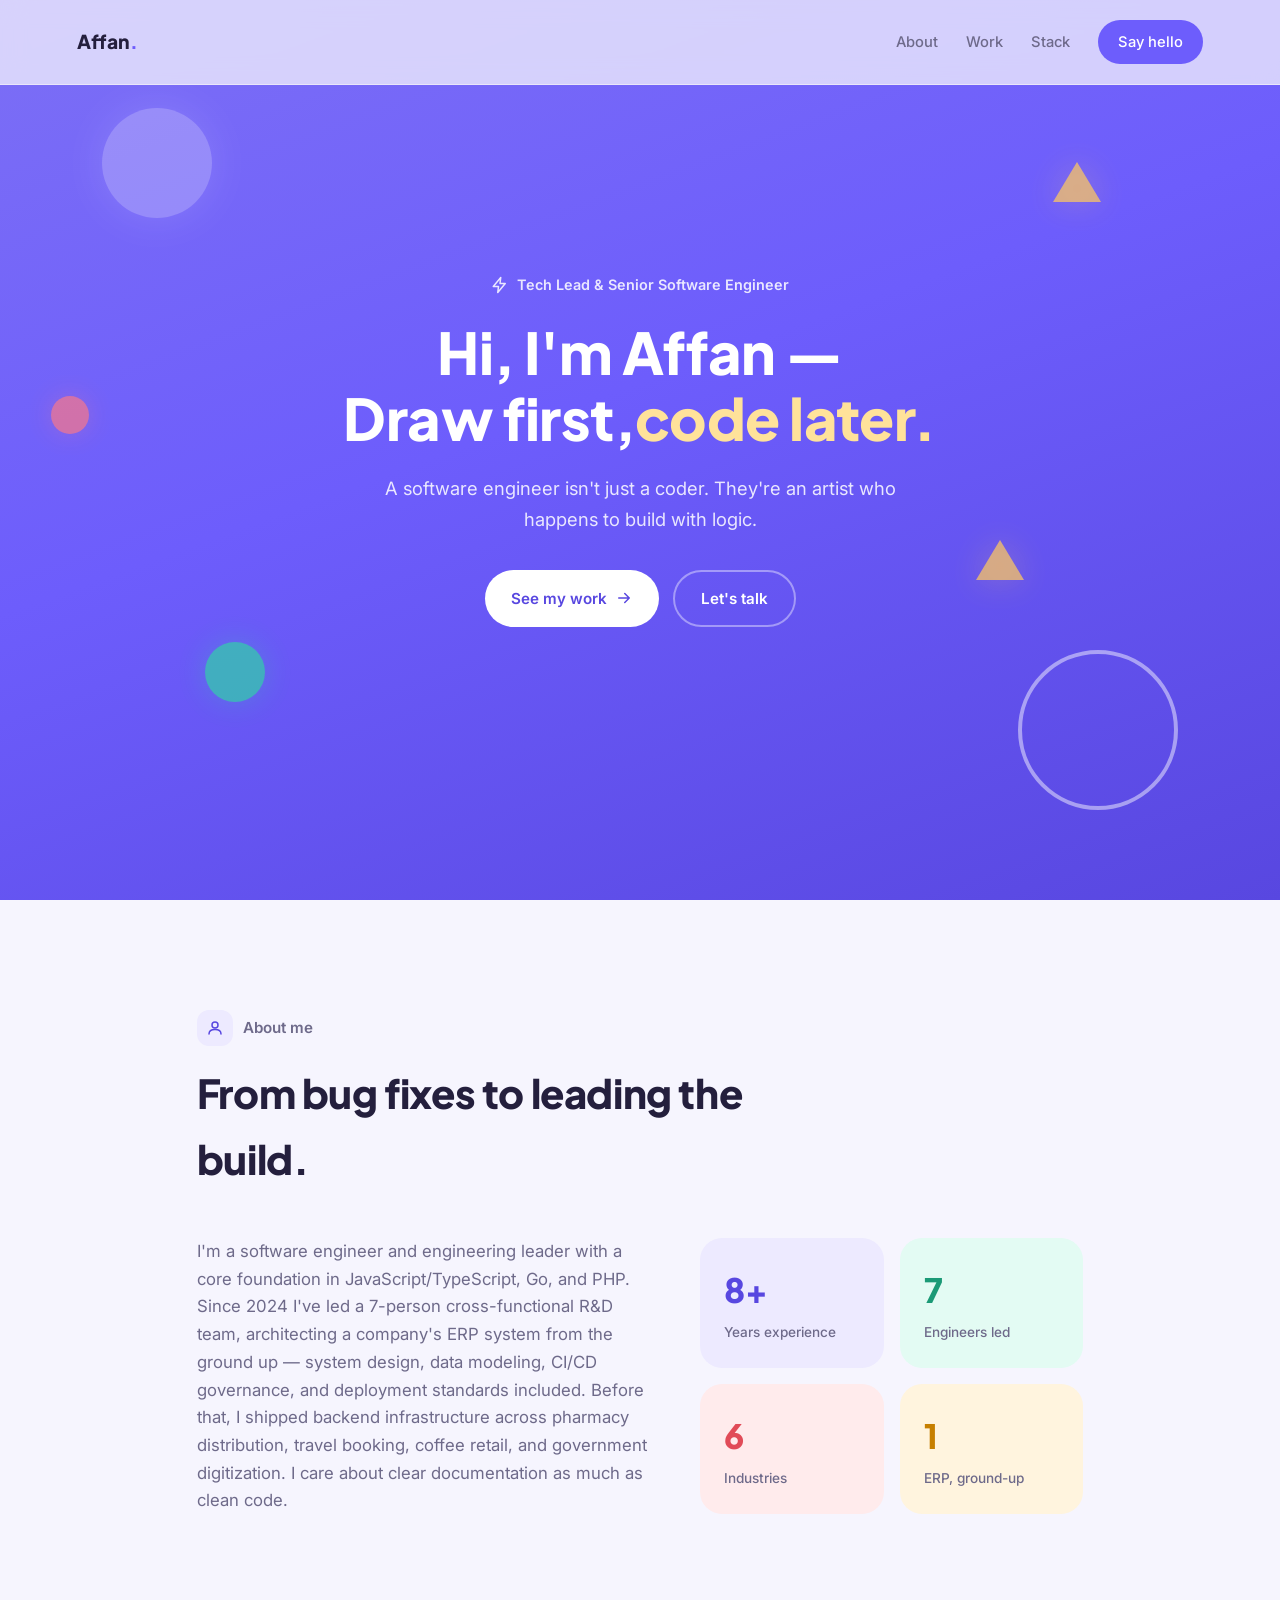
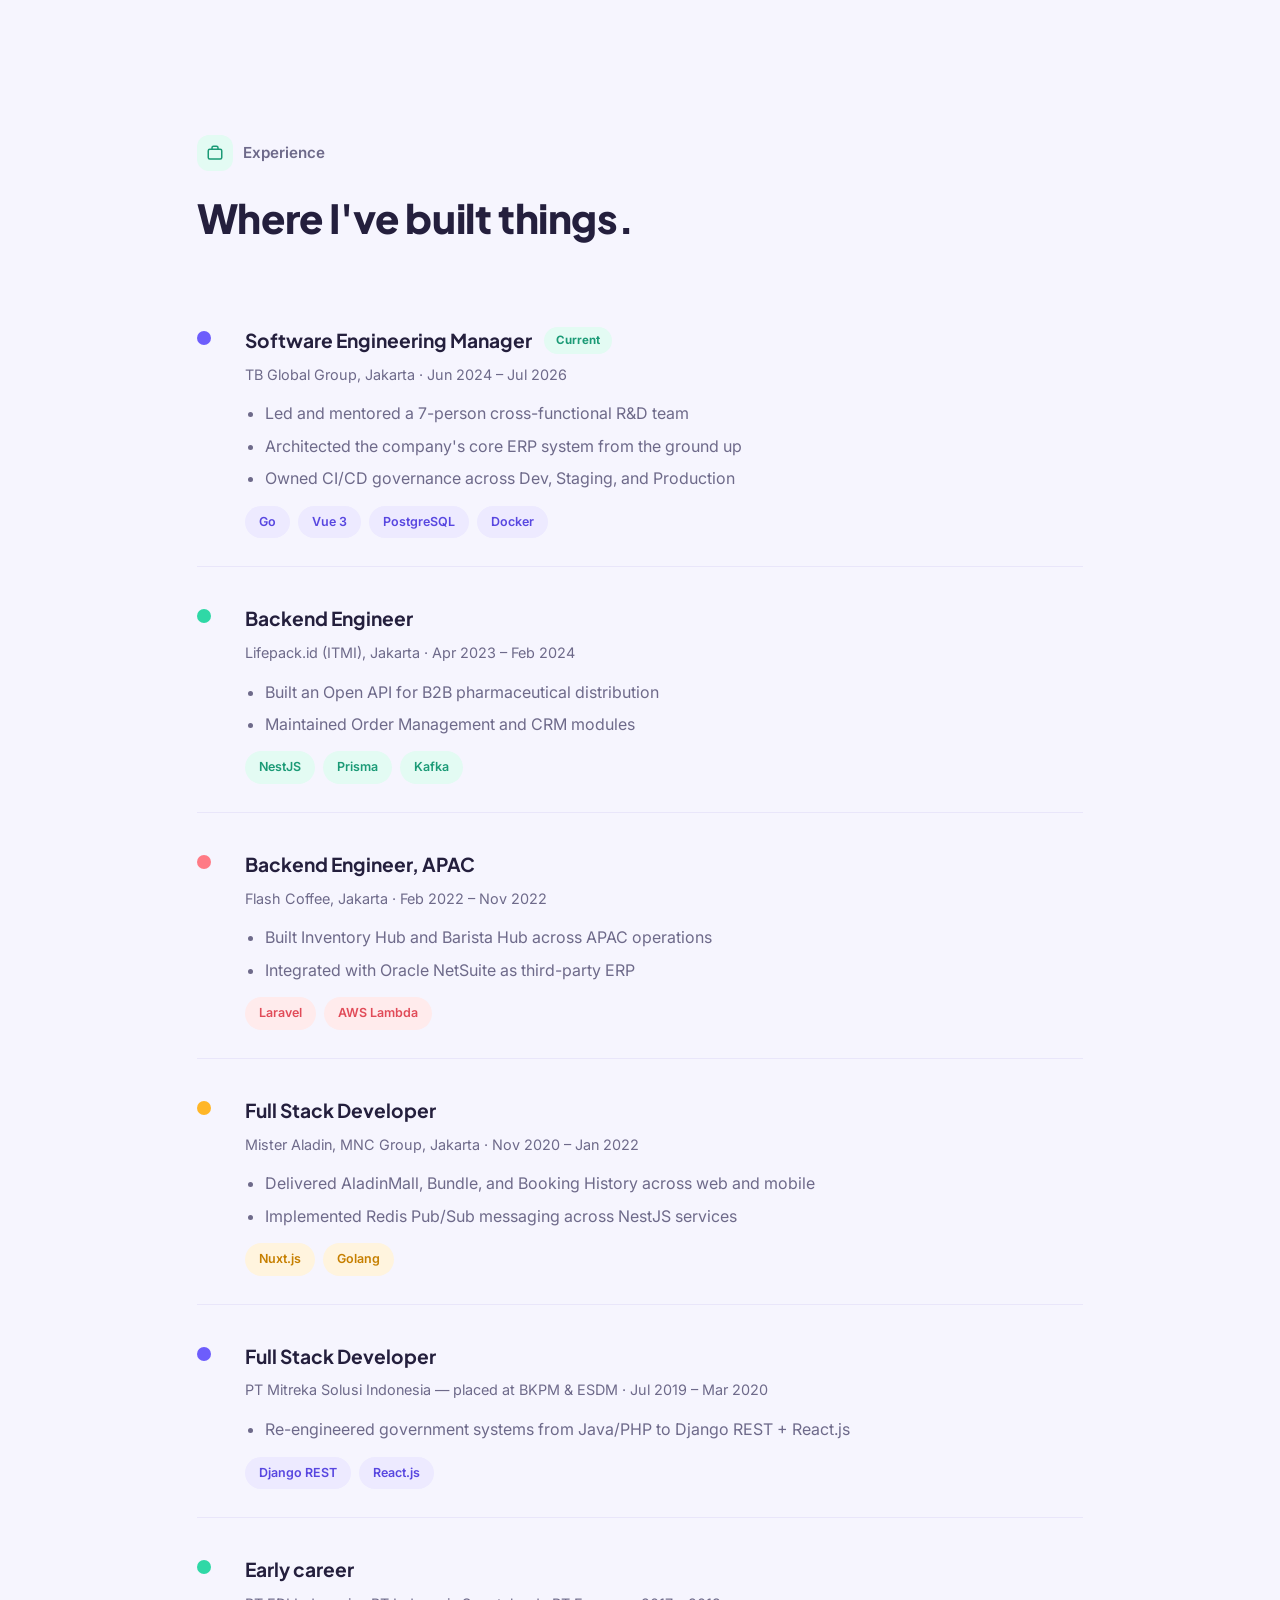
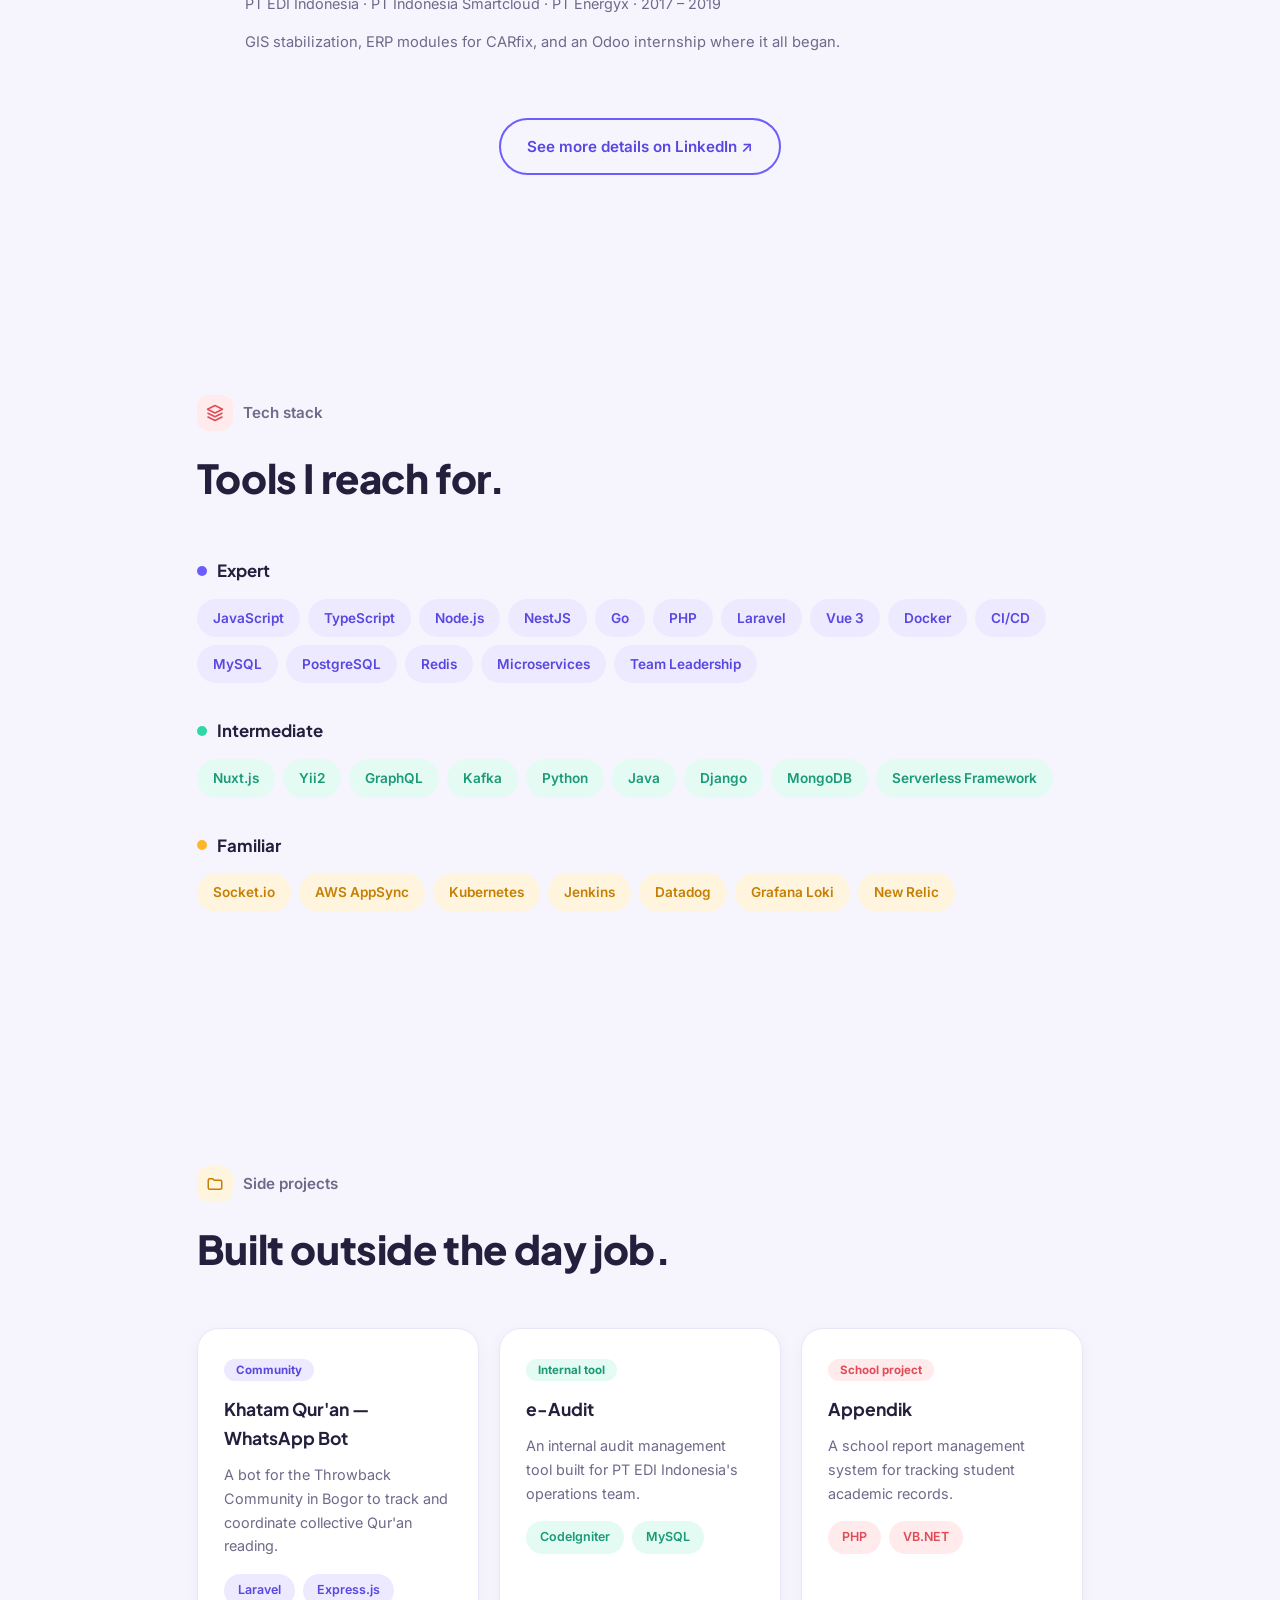
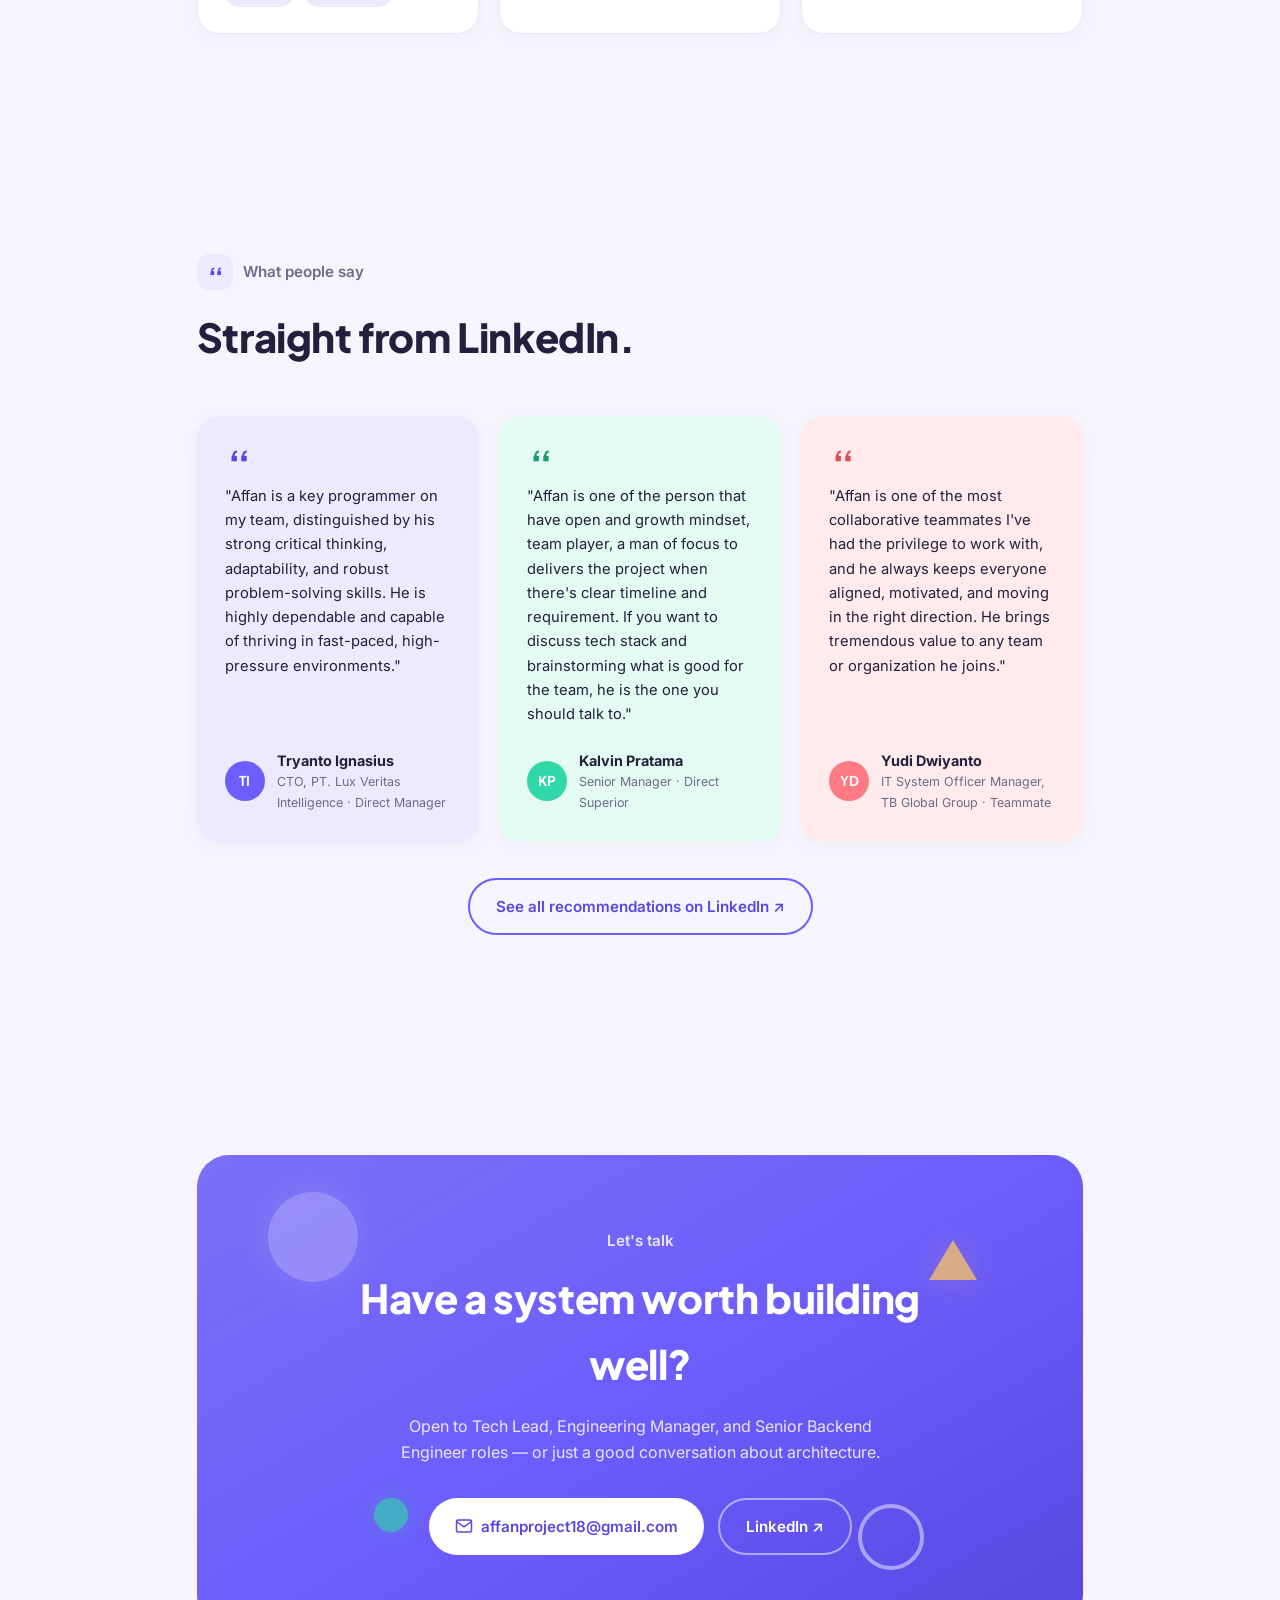
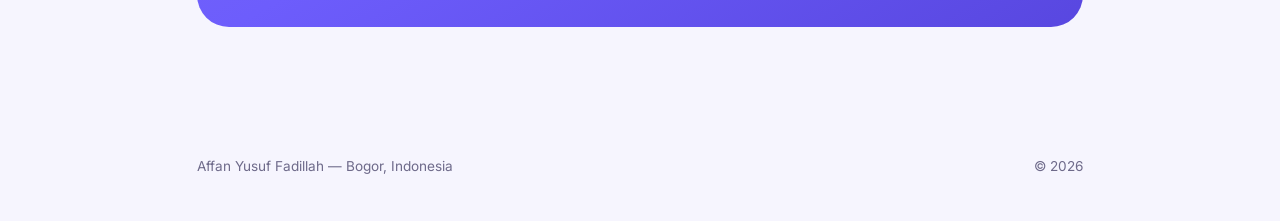
==== index.html @ 43198dc0 "Initial commit" ====
<!DOCTYPE html>
<html lang="en">
<head>
<meta charset="UTF-8">
<meta name="viewport" content="width=device-width, initial-scale=1.0">

<!-- Primary SEO -->
<title>Affan Yusuf Fadillah — Tech Lead & Senior Software Engineer</title>
<meta name="description" content="Affan Yusuf Fadillah (Affan Yusuf, Yusuf Affan) — Tech Lead & Senior Software Engineer based in Bogor, Indonesia. 8+ years building ERP systems, backend infrastructure, and leading engineering teams.">
<meta name="keywords" content="Affan, Affan Yusuf, Yusuf Affan, Affan Fadillah, Affan Yusuf Fadillah, Affan Yusuf Fadillah portfolio, Tech Lead Indonesia, Senior Software Engineer Bogor, Backend Engineer Indonesia">
<meta name="author" content="Affan Yusuf Fadillah">
<link rel="canonical" href="https://affanyf.github.io/">
<meta name="robots" content="index, follow">

<!-- Open Graph / Facebook / LinkedIn -->
<meta property="og:type" content="profile">
<meta property="og:url" content="https://affanyf.github.io/">
<meta property="og:title" content="Affan Yusuf Fadillah — Tech Lead & Senior Software Engineer">
<meta property="og:description" content="Tech Lead & Senior Software Engineer based in Bogor, Indonesia. 8+ years building ERP systems, backend infrastructure, and leading engineering teams.">
<meta property="og:image" content="https://affanyf.github.io/assets/images/og-cover.png">
<meta property="profile:first_name" content="Affan">
<meta property="profile:last_name" content="Yusuf Fadillah">

<!-- Twitter Card -->
<meta name="twitter:card" content="summary_large_image">
<meta name="twitter:title" content="Affan Yusuf Fadillah — Tech Lead & Senior Software Engineer">
<meta name="twitter:description" content="Tech Lead & Senior Software Engineer based in Bogor, Indonesia. 8+ years building ERP systems and leading engineering teams.">
<meta name="twitter:image" content="https://affanyf.github.io/assets/images/og-cover.png">

<!-- Structured Data: Person -->
<script type="application/ld+json">
{
  "@context": "https://schema.org",
  "@type": "Person",
  "name": "Affan Yusuf Fadillah",
  "alternateName": ["Affan Yusuf", "Yusuf Affan", "Affan Fadillah", "Affan"],
  "jobTitle": "Tech Lead & Senior Software Engineer",
  "url": "https://affanyf.github.io/",
  "image": "https://affanyf.github.io/assets/images/og-cover.png",
  "email": "mailto:affanproject18@gmail.com",
  "address": {
    "@type": "PostalAddress",
    "addressLocality": "Bogor",
    "addressCountry": "ID"
  },
  "sameAs": [
    "https://linkedin.com/in/affanyusuff",
    "https://github.com/affanyf"
  ],
  "knowsAbout": ["Software Engineering", "Backend Development", "ERP Systems", "Engineering Leadership", "Go", "TypeScript", "PHP", "Vue.js", "AWS"]
}
</script>

<link rel="preconnect" href="https://fonts.googleapis.com">
<link rel="preconnect" href="https://fonts.gstatic.com" crossorigin>
<link href="https://fonts.googleapis.com/css2?family=Plus+Jakarta+Sans:wght@400;500;600;700;800&family=Inter:wght@400;500;600&display=swap" rel="stylesheet">
<link rel="stylesheet" href="assets/css/styles.css">
</head>
<body>

<nav class="nav">
  <span class="nav-logo">Affan<span class="dot">.</span></span>
  <div class="nav-links">
    <a href="#about">About</a>
    <a href="#work">Work</a>
    <a href="#stack">Stack</a>
    <a href="#contact" class="nav-cta">Say hello</a>
  </div>
</nav>

<!-- HERO -->
<header class="hero" id="top">
  <div class="floaters" aria-hidden="true">
    <span class="floater f-circle f1"></span>
    <span class="floater f-tri f2"></span>
    <span class="floater f-circle f3"></span>
    <span class="floater f-ring f4"></span>
    <span class="floater f-circle f5"></span>
    <span class="floater f-tri f6"></span>
  </div>

  <div class="hero-inner">
    <p class="eyebrow">
      <svg class="icon" viewBox="0 0 24 24" fill="none"><path d="M13 2 3 14h7l-1 8 10-12h-7l1-8z" stroke="currentColor" stroke-width="2" stroke-linejoin="round"/></svg>
      Tech Lead &amp; Senior Software Engineer
    </p>
    <h1>Hi, I'm Affan —<br>Draw first,<span>code later.</span></h1>
    <p class="hero-lede">A software engineer isn't just a coder. They're an artist who happens to build with logic.</p>
    <div class="hero-actions">
      <a href="#work" class="btn btn-primary">
        See my work
        <svg class="icon" viewBox="0 0 24 24" fill="none"><path d="M5 12h14M13 6l6 6-6 6" stroke="currentColor" stroke-width="2" stroke-linecap="round" stroke-linejoin="round"/></svg>
      </a>
      <a href="#contact" class="btn btn-ghost">Let's talk</a>
    </div>
  </div>
</header>

<!-- ABOUT -->
<section class="section about" id="about">
  <div class="section-label">
    <span class="icon-badge icon-badge-purple">
      <svg class="icon" viewBox="0 0 24 24" fill="none"><circle cx="12" cy="8" r="4" stroke="currentColor" stroke-width="2"/><path d="M4 20c0-4 3.6-6 8-6s8 2 8 6" stroke="currentColor" stroke-width="2" stroke-linecap="round"/></svg>
    </span>
    <p class="eyebrow">About me</p>
  </div>
  <h2>From bug fixes to leading the build.</h2>
  <div class="about-grid">
    <p class="about-copy">
      I'm a software engineer and engineering leader with a core foundation in JavaScript/TypeScript, Go, and PHP.
      Since 2024 I've led a 7-person cross-functional R&D team, architecting a company's ERP system from the
      ground up — system design, data modeling, CI/CD governance, and deployment standards included. Before that,
      I shipped backend infrastructure across pharmacy distribution, travel booking, coffee retail, and government
      digitization. I care about clear documentation as much as clean code.
    </p>
    <div class="metric-cards">
      <div class="metric-card mc-purple">
        <span class="metric-value">8+</span>
        <span class="metric-label">Years experience</span>
      </div>
      <div class="metric-card mc-mint">
        <span class="metric-value">7</span>
        <span class="metric-label">Engineers led</span>
      </div>
      <div class="metric-card mc-coral">
        <span class="metric-value">6</span>
        <span class="metric-label">Industries</span>
      </div>
      <div class="metric-card mc-yellow">
        <span class="metric-value">1</span>
        <span class="metric-label">ERP, ground-up</span>
      </div>
    </div>
  </div>
</section>

<!-- WORK -->
<section class="section work" id="work">
  <div class="section-label">
    <span class="icon-badge icon-badge-mint">
      <svg class="icon" viewBox="0 0 24 24" fill="none"><rect x="3" y="7" width="18" height="13" rx="2" stroke="currentColor" stroke-width="2"/><path d="M8 7V5a2 2 0 0 1 2-2h4a2 2 0 0 1 2 2v2" stroke="currentColor" stroke-width="2"/></svg>
    </span>
    <p class="eyebrow">Experience</p>
  </div>
  <h2>Where I've built things.</h2>

  <div class="timeline">
    <article class="entry reveal">
      <div class="entry-dot dot-purple"></div>
      <div class="entry-body">
        <div class="entry-head">
          <h3>Software Engineering Manager</h3>
          <span class="badge badge-current">Current</span>
        </div>
        <p class="entry-meta">TB Global Group, Jakarta · Jun 2024 – Jul 2026</p>
        <ul>
          <li>Led and mentored a 7-person cross-functional R&D team</li>
          <li>Architected the company's core ERP system from the ground up</li>
          <li>Owned CI/CD governance across Dev, Staging, and Production</li>
        </ul>
        <div class="chips"><span class="chip chip-purple">Go</span><span class="chip chip-purple">Vue 3</span><span class="chip chip-purple">PostgreSQL</span><span class="chip chip-purple">Docker</span></div>
      </div>
    </article>

    <article class="entry reveal">
      <div class="entry-dot dot-mint"></div>
      <div class="entry-body">
        <h3>Backend Engineer</h3>
        <p class="entry-meta">Lifepack.id (ITMI), Jakarta · Apr 2023 – Feb 2024</p>
        <ul>
          <li>Built an Open API for B2B pharmaceutical distribution</li>
          <li>Maintained Order Management and CRM modules</li>
        </ul>
        <div class="chips"><span class="chip chip-mint">NestJS</span><span class="chip chip-mint">Prisma</span><span class="chip chip-mint">Kafka</span></div>
      </div>
    </article>

    <article class="entry reveal">
      <div class="entry-dot dot-coral"></div>
      <div class="entry-body">
        <h3>Backend Engineer, APAC</h3>
        <p class="entry-meta">Flash Coffee, Jakarta · Feb 2022 – Nov 2022</p>
        <ul>
          <li>Built Inventory Hub and Barista Hub across APAC operations</li>
          <li>Integrated with Oracle NetSuite as third-party ERP</li>
        </ul>
        <div class="chips"><span class="chip chip-coral">Laravel</span><span class="chip chip-coral">AWS Lambda</span></div>
      </div>
    </article>

    <article class="entry reveal">
      <div class="entry-dot dot-yellow"></div>
      <div class="entry-body">
        <h3>Full Stack Developer</h3>
        <p class="entry-meta">Mister Aladin, MNC Group, Jakarta · Nov 2020 – Jan 2022</p>
        <ul>
          <li>Delivered AladinMall, Bundle, and Booking History across web and mobile</li>
          <li>Implemented Redis Pub/Sub messaging across NestJS services</li>
        </ul>
        <div class="chips"><span class="chip chip-yellow">Nuxt.js</span><span class="chip chip-yellow">Golang</span></div>
      </div>
    </article>

    <article class="entry reveal">
      <div class="entry-dot dot-purple"></div>
      <div class="entry-body">
        <h3>Full Stack Developer</h3>
        <p class="entry-meta">PT Mitreka Solusi Indonesia — placed at BKPM & ESDM · Jul 2019 – Mar 2020</p>
        <ul>
          <li>Re-engineered government systems from Java/PHP to Django REST + React.js</li>
        </ul>
        <div class="chips"><span class="chip chip-purple">Django REST</span><span class="chip chip-purple">React.js</span></div>
      </div>
    </article>

    <article class="entry reveal">
      <div class="entry-dot dot-mint"></div>
      <div class="entry-body">
        <h3>Early career</h3>
        <p class="entry-meta">PT EDI Indonesia · PT Indonesia Smartcloud · PT Energyx · 2017 – 2019</p>
        <p class="entry-note">GIS stabilization, ERP modules for CARfix, and an Odoo internship where it all began.</p>
      </div>
    </article>
  </div>

  <div class="testimonial-more">
    <a href="https://www.linkedin.com/in/affanyusuff/details/experience/" target="_blank" rel="noopener" class="btn btn-outline-purple">
      See more details on LinkedIn ↗
    </a>
  </div>
</section>

<!-- STACK -->
<section class="section stack" id="stack">
  <div class="section-label">
    <span class="icon-badge icon-badge-coral">
      <svg class="icon" viewBox="0 0 24 24" fill="none"><path d="M12 2 2 7l10 5 10-5-10-5Z" stroke="currentColor" stroke-width="2" stroke-linejoin="round"/><path d="m2 17 10 5 10-5M2 12l10 5 10-5" stroke="currentColor" stroke-width="2" stroke-linejoin="round"/></svg>
    </span>
    <p class="eyebrow">Tech stack</p>
  </div>
  <h2>Tools I reach for.</h2>

  <div class="tier">
    <h4><span class="dot-legend dot-purple"></span> Expert</h4>
    <div class="chips chips-lg">
      <span class="chip chip-purple">JavaScript</span><span class="chip chip-purple">TypeScript</span><span class="chip chip-purple">Node.js</span><span class="chip chip-purple">NestJS</span><span class="chip chip-purple">Go</span><span class="chip chip-purple">PHP</span><span class="chip chip-purple">Laravel</span><span class="chip chip-purple">Vue 3</span><span class="chip chip-purple">Docker</span><span class="chip chip-purple">CI/CD</span><span class="chip chip-purple">MySQL</span><span class="chip chip-purple">PostgreSQL</span><span class="chip chip-purple">Redis</span><span class="chip chip-purple">Microservices</span><span class="chip chip-purple">Team Leadership</span>
    </div>
  </div>
  <div class="tier">
    <h4><span class="dot-legend dot-mint"></span> Intermediate</h4>
    <div class="chips chips-lg">
      <span class="chip chip-mint">Nuxt.js</span><span class="chip chip-mint">Yii2</span><span class="chip chip-mint">GraphQL</span><span class="chip chip-mint">Kafka</span><span class="chip chip-mint">Python</span><span class="chip chip-mint">Java</span><span class="chip chip-mint">Django</span><span class="chip chip-mint">MongoDB</span><span class="chip chip-mint">Serverless Framework</span>
    </div>
  </div>
  <div class="tier">
    <h4><span class="dot-legend dot-yellow"></span> Familiar</h4>
    <div class="chips chips-lg">
      <span class="chip chip-yellow">Socket.io</span><span class="chip chip-yellow">AWS AppSync</span><span class="chip chip-yellow">Kubernetes</span><span class="chip chip-yellow">Jenkins</span><span class="chip chip-yellow">Datadog</span><span class="chip chip-yellow">Grafana Loki</span><span class="chip chip-yellow">New Relic</span>
    </div>
  </div>
</section>

<!-- PROJECTS -->
<section class="section projects">
  <div class="section-label">
    <span class="icon-badge icon-badge-yellow">
      <svg class="icon" viewBox="0 0 24 24" fill="none"><path d="M3 7a2 2 0 0 1 2-2h4l2 2h8a2 2 0 0 1 2 2v8a2 2 0 0 1-2 2H5a2 2 0 0 1-2-2V7Z" stroke="currentColor" stroke-width="2" stroke-linejoin="round"/></svg>
    </span>
    <p class="eyebrow">Side projects</p>
  </div>
  <h2>Built outside the day job.</h2>

  <div class="project-grid">
    <div class="project-card">
      <span class="project-tag tag-purple">Community</span>
      <h3>Khatam Qur'an — WhatsApp Bot</h3>
      <p>A bot for the Throwback Community in Bogor to track and coordinate collective Qur'an reading.</p>
      <div class="chips"><span class="chip chip-purple">Laravel</span><span class="chip chip-purple">Express.js</span></div>
    </div>
    <div class="project-card">
      <span class="project-tag tag-mint">Internal tool</span>
      <h3>e-Audit</h3>
      <p>An internal audit management tool built for PT EDI Indonesia's operations team.</p>
      <div class="chips"><span class="chip chip-mint">CodeIgniter</span><span class="chip chip-mint">MySQL</span></div>
    </div>
    <div class="project-card">
      <span class="project-tag tag-coral">School project</span>
      <h3>Appendik</h3>
      <p>A school report management system for tracking student academic records.</p>
      <div class="chips"><span class="chip chip-coral">PHP</span><span class="chip chip-coral">VB.NET</span></div>
    </div>
  </div>
</section>

<!-- TESTIMONIALS -->
<section class="section testimonials">
  <div class="section-label">
    <span class="icon-badge icon-badge-purple">
      <svg class="icon" viewBox="0 0 24 24" fill="none"><path d="M7 10a4 4 0 0 1 4-4v2a2 2 0 0 0-2 2v1h2v5H6v-4a4 4 0 0 1 1-2Zm9 0a4 4 0 0 1 4-4v2a2 2 0 0 0-2 2v1h2v5h-5v-4a4 4 0 0 1 1-2Z" fill="currentColor"/></svg>
    </span>
    <p class="eyebrow">What people say</p>
  </div>
  <h2>Straight from LinkedIn.</h2>

  <div class="testimonial-grid">
    <div class="testimonial-card tc-purple reveal">
      <svg class="quote-mark" viewBox="0 0 24 24" fill="none"><path d="M7 10a4 4 0 0 1 4-4v2a2 2 0 0 0-2 2v1h2v5H6v-4a4 4 0 0 1 1-2Zm9 0a4 4 0 0 1 4-4v2a2 2 0 0 0-2 2v1h2v5h-5v-4a4 4 0 0 1 1-2Z" fill="currentColor"/></svg>
      <p class="testimonial-text">"Affan is a key programmer on my team, distinguished by his strong critical thinking, adaptability, and robust problem-solving skills. He is highly dependable and capable of thriving in fast-paced, high-pressure environments."</p>
      <div class="testimonial-person">
        <span class="avatar avatar-purple">TI</span>
        <div>
          <span class="person-name">Tryanto Ignasius</span>
          <span class="person-role">CTO, PT. Lux Veritas Intelligence · Direct Manager</span>
        </div>
      </div>
    </div>

    <div class="testimonial-card tc-mint reveal">
      <svg class="quote-mark" viewBox="0 0 24 24" fill="none"><path d="M7 10a4 4 0 0 1 4-4v2a2 2 0 0 0-2 2v1h2v5H6v-4a4 4 0 0 1 1-2Zm9 0a4 4 0 0 1 4-4v2a2 2 0 0 0-2 2v1h2v5h-5v-4a4 4 0 0 1 1-2Z" fill="currentColor"/></svg>
      <p class="testimonial-text">"Affan is one of the person that have open and growth mindset, team player, a man of focus to delivers the project when there's clear timeline and requirement. If you want to discuss tech stack and brainstorming what is good for the team, he is the one you should talk to."</p>
      <div class="testimonial-person">
        <span class="avatar avatar-mint">KP</span>
        <div>
          <span class="person-name">Kalvin Pratama</span>
          <span class="person-role">Senior Manager · Direct Superior</span>
        </div>
      </div>
    </div>

    <div class="testimonial-card tc-coral reveal">
      <svg class="quote-mark" viewBox="0 0 24 24" fill="none"><path d="M7 10a4 4 0 0 1 4-4v2a2 2 0 0 0-2 2v1h2v5H6v-4a4 4 0 0 1 1-2Zm9 0a4 4 0 0 1 4-4v2a2 2 0 0 0-2 2v1h2v5h-5v-4a4 4 0 0 1 1-2Z" fill="currentColor"/></svg>
      <p class="testimonial-text">"Affan is one of the most collaborative teammates I've had the privilege to work with, and he always keeps everyone aligned, motivated, and moving in the right direction. He brings tremendous value to any team or organization he joins."</p>
      <div class="testimonial-person">
        <span class="avatar avatar-coral">YD</span>
        <div>
          <span class="person-name">Yudi Dwiyanto</span>
          <span class="person-role">IT System Officer Manager, TB Global Group · Teammate</span>
        </div>
      </div>
    </div>
  </div>

  <div class="testimonial-more">
    <a href="https://www.linkedin.com/in/affanyusuff/details/recommendations/?detailScreenTabIndex=0" target="_blank" rel="noopener" class="btn btn-outline-purple">
      See all recommendations on LinkedIn ↗
    </a>
  </div>
</section>

<!-- CONTACT -->
<section class="section contact" id="contact">
  <div class="contact-panel">
    <div class="floaters floaters-contact" aria-hidden="true">
      <span class="floater f-circle fc1"></span>
      <span class="floater f-tri fc2"></span>
      <span class="floater f-ring fc3"></span>
      <span class="floater f-circle fc4"></span>
    </div>
    <p class="eyebrow">Let's talk</p>
    <h2>Have a system worth building well?</h2>
    <p class="contact-lede">Open to Tech Lead, Engineering Manager, and Senior Backend Engineer roles — or just a good conversation about architecture.</p>
    <div class="hero-actions">
      <a href="mailto:affanproject18@gmail.com" class="btn btn-white">
        <svg class="icon" viewBox="0 0 24 24" fill="none"><rect x="2" y="4" width="20" height="16" rx="2" stroke="currentColor" stroke-width="2"/><path d="m2 6 10 7 10-7" stroke="currentColor" stroke-width="2"/></svg>
        affanproject18@gmail.com
      </a>
      <a href="https://linkedin.com/in/affanyusuff" class="btn btn-outline-white" target="_blank" rel="noopener">LinkedIn ↗</a>
    </div>
  </div>
</section>

<footer class="footer">
  <span>Affan Yusuf Fadillah — Bogor, Indonesia</span>
  <span>© 2026</span>
</footer>

<script src="assets/js/script.js"></script>
</body>
</html>
---- assets/css/styles.css ----
:root {
  --bg: #F6F5FE;
  --card: #FFFFFF;
  --text: #241F3D;
  --muted: #6E6A8A;
  --line: #E9E6FA;

  --purple: #6D5DFC;
  --purple-dark: #5847E0;
  --purple-light: #EDEAFF;

  --mint: #2FD8A6;
  --mint-light: #E3FBF3;

  --coral: #FF7A85;
  --coral-light: #FFEBEC;

  --yellow: #FFB627;
  --yellow-light: #FFF4DE;

  --font-display: 'Plus Jakarta Sans', sans-serif;
  --font-body: 'Inter', sans-serif;

  --max-width: 1040px;
  --radius: 22px;
}

* { box-sizing: border-box; margin: 0; padding: 0; }
html { scroll-behavior: smooth; }

body {
  background: var(--bg);
  color: var(--text);
  font-family: var(--font-body);
  line-height: 1.65;
  overflow-x: hidden;
}
a { color: inherit; text-decoration: none; }
.icon { width: 18px; height: 18px; }

/* NAV */
.nav {
  position: fixed;
  top: 0; left: 0; right: 0;
  z-index: 100;
  display: flex;
  justify-content: space-between;
  align-items: center;
  padding: 20px 6vw;
  backdrop-filter: blur(12px);
  background: rgba(246, 245, 254, 0.75);
  border-bottom: 1px solid var(--line);
}
.nav-logo { font-family: var(--font-display); font-weight: 800; font-size: 1.2rem; }
.dot { color: var(--purple); }
.nav-links { display: flex; gap: 28px; align-items: center; font-size: 0.92rem; font-weight: 500; }
.nav-links a { color: var(--muted); transition: color 0.2s; }
.nav-links a:hover { color: var(--text); }
.nav-cta {
  background: var(--purple);
  color: #fff !important;
  padding: 10px 20px;
  border-radius: 100px;
  transition: transform 0.2s, box-shadow 0.2s;
}
.nav-cta:hover { transform: translateY(-2px); box-shadow: 0 8px 20px rgba(109, 93, 252, 0.35); }

/* HERO */
.hero {
  position: relative;
  min-height: 100vh;
  display: flex;
  align-items: center;
  padding: 0 6vw;
  overflow: hidden;
  background: linear-gradient(160deg, #7C6FF5 0%, #6D5DFC 45%, #5847E0 100%);
}
.hero-inner { position: relative; z-index: 2; max-width: 720px; margin: 0 auto; text-align: center; }

.floaters { position: absolute; inset: 0; z-index: 1; pointer-events: none; }
.floater { position: absolute; opacity: 0.85; }
.f-circle { border-radius: 50%; background: rgba(255,255,255,0.28); box-shadow: 0 0 40px rgba(255,255,255,0.15); }
.f-ring { border-radius: 50%; border: 4px solid rgba(255,255,255,0.55); }
.f-tri {
  width: 0; height: 0;
  border-left: 24px solid transparent;
  border-right: 24px solid transparent;
  border-bottom: 40px solid rgba(255,201,96,0.85);
  filter: drop-shadow(0 0 16px rgba(255,201,96,0.35));
}
.f1 { width: 110px; height: 110px; top: 12%; left: 8%; animation: floatA 9s ease-in-out infinite; }
.f2 { top: 18%; right: 14%; animation: floatB 7.5s ease-in-out infinite; }
.f3 { width: 60px; height: 60px; bottom: 22%; left: 16%; background: rgba(47,216,166,0.8); box-shadow: 0 0 30px rgba(47,216,166,0.3); animation: floatC 10s ease-in-out infinite; }
.f4 { width: 160px; height: 160px; bottom: 10%; right: 8%; animation: floatA 12s ease-in-out infinite reverse; }
.f5 { width: 38px; height: 38px; top: 44%; left: 4%; background: rgba(255,122,133,0.8); box-shadow: 0 0 26px rgba(255,122,133,0.3); animation: floatB 6.5s ease-in-out infinite; }
.f6 { top: 60%; right: 20%; animation: floatC 9s ease-in-out infinite; }

@keyframes floatA { 0%,100%{ transform: translate(0,0) rotate(0deg) scale(1);} 50%{ transform: translate(34px,-46px) rotate(14deg) scale(1.08);} }
@keyframes floatB { 0%,100%{ transform: translate(0,0) rotate(0deg);} 50%{ transform: translate(-32px,38px) rotate(-18deg);} }
@keyframes floatC { 0%,100%{ transform: translate(0,0) scale(1);} 50%{ transform: translate(28px,28px) scale(1.12);} }

.eyebrow {
  display: inline-flex; align-items: center; gap: 8px;
  font-size: 0.9rem; font-weight: 600;
  color: rgba(255,255,255,0.85);
  margin-bottom: 22px;
}
.hero h1 {
  font-family: var(--font-display);
  font-weight: 800;
  font-size: clamp(2.4rem, 6vw, 3.6rem);
  line-height: 1.15;
  color: #fff;
  margin-bottom: 22px;
  letter-spacing: -0.01em;
}
.hero h1 span { color: #FFE29A; }
.hero-lede {
  color: rgba(255,255,255,0.85);
  font-size: clamp(1rem, 1.6vw, 1.15rem);
  max-width: 540px;
  margin: 0 auto 36px;
}
.hero-actions { display: flex; gap: 14px; justify-content: center; flex-wrap: wrap; }

.btn {
  display: inline-flex; align-items: center; gap: 8px;
  font-weight: 600; font-size: 0.95rem;
  padding: 14px 26px;
  border-radius: 100px;
  transition: transform 0.25s cubic-bezier(.34,1.56,.64,1), box-shadow 0.25s;
}
.btn-primary { background: #fff; color: var(--purple-dark); }
.btn-primary:hover { transform: translateY(-3px) scale(1.02); box-shadow: 0 14px 30px rgba(0,0,0,0.18); }
.btn-ghost { border: 2px solid rgba(255,255,255,0.4); color: #fff; }
.btn-ghost:hover { transform: translateY(-3px); background: rgba(255,255,255,0.12); }
.btn-white { background: #fff; color: var(--purple-dark); }
.btn-white:hover { transform: translateY(-3px) scale(1.02); box-shadow: 0 14px 30px rgba(0,0,0,0.18); }
.btn-outline-white { border: 2px solid rgba(255,255,255,0.5); color: #fff; }
.btn-outline-white:hover { transform: translateY(-3px); background: rgba(255,255,255,0.12); }

/* SECTIONS */
.section { max-width: var(--max-width); margin: 0 auto; padding: 110px 6vw; }
.section-label { display: flex; align-items: center; gap: 10px; margin-bottom: 14px; }
.icon-badge {
  width: 36px; height: 36px;
  border-radius: 12px;
  display: flex; align-items: center; justify-content: center;
}
.icon-badge-purple { background: var(--purple-light); color: var(--purple-dark); }
.icon-badge-mint { background: var(--mint-light); color: #1B9A76; }
.icon-badge-coral { background: var(--coral-light); color: #E14B58; }
.icon-badge-yellow { background: var(--yellow-light); color: #C67F00; }
.section .eyebrow { color: var(--muted); font-size: 0.95rem; margin: 0; }
.section h2 {
  font-family: var(--font-display);
  font-weight: 800;
  font-size: clamp(1.7rem, 3.6vw, 2.5rem);
  margin-bottom: 46px;
  letter-spacing: -0.01em;
  max-width: 620px;
}

/* ABOUT */
.about-grid { display: grid; grid-template-columns: 1.2fr 1fr; gap: 44px; align-items: start; }
.about-copy { color: var(--muted); font-size: 1.05rem; }
.metric-cards { display: grid; grid-template-columns: 1fr 1fr; gap: 16px; }
.metric-card {
  border-radius: var(--radius);
  padding: 24px;
  display: flex; flex-direction: column; gap: 4px;
  transition: transform 0.25s;
}
.metric-card:hover { transform: translateY(-4px); }
.metric-value { font-family: var(--font-display); font-weight: 800; font-size: 2.1rem; }
.metric-label { font-size: 0.85rem; color: var(--muted); font-weight: 500; }
.mc-purple { background: var(--purple-light); }
.mc-purple .metric-value { color: var(--purple-dark); }
.mc-mint { background: var(--mint-light); }
.mc-mint .metric-value { color: #1B9A76; }
.mc-coral { background: var(--coral-light); }
.mc-coral .metric-value { color: #E14B58; }
.mc-yellow { background: var(--yellow-light); }
.mc-yellow .metric-value { color: #C67F00; }

/* TIMELINE */
.timeline { display: flex; flex-direction: column; gap: 8px; }
.entry {
  display: grid;
  grid-template-columns: 24px 1fr;
  gap: 24px;
  padding: 28px 0;
  border-bottom: 1px solid var(--line);
}
.entry:last-child { border-bottom: none; }
.entry-dot { width: 14px; height: 14px; border-radius: 50%; margin-top: 6px; }
.dot-purple { background: var(--purple); }
.dot-mint { background: var(--mint); }
.dot-coral { background: var(--coral); }
.dot-yellow { background: var(--yellow); }
.entry-head { display: flex; align-items: center; gap: 12px; flex-wrap: wrap; }
.entry h3 { font-family: var(--font-display); font-weight: 700; font-size: 1.2rem; }
.badge {
  font-size: 0.72rem; font-weight: 700;
  padding: 4px 12px; border-radius: 100px;
}
.badge-current { background: var(--mint-light); color: #1B9A76; }
.entry-meta { color: var(--muted); font-size: 0.9rem; margin: 6px 0 14px; }
.entry ul { padding-left: 20px; color: var(--muted); display: flex; flex-direction: column; gap: 6px; margin-bottom: 14px; }
.entry-note { color: var(--muted); font-size: 0.92rem; }

.chips { display: flex; flex-wrap: wrap; gap: 8px; }
.chip {
  font-size: 0.78rem; font-weight: 600;
  padding: 6px 14px; border-radius: 100px;
}
.chip-purple { background: var(--purple-light); color: var(--purple-dark); }
.chip-mint { background: var(--mint-light); color: #1B9A76; }
.chip-coral { background: var(--coral-light); color: #E14B58; }
.chip-yellow { background: var(--yellow-light); color: #C67F00; }
.chips-lg .chip { font-size: 0.85rem; padding: 8px 16px; }

/* STACK */
.tier { margin-bottom: 34px; }
.tier h4 { display: flex; align-items: center; gap: 10px; font-family: var(--font-display); font-weight: 700; font-size: 1.05rem; margin-bottom: 14px; }
.dot-legend { width: 10px; height: 10px; border-radius: 50%; display: inline-block; }

/* PROJECTS */
.project-grid { display: grid; grid-template-columns: repeat(3, 1fr); gap: 20px; }
.project-card {
  background: var(--card);
  border: 1px solid var(--line);
  border-radius: var(--radius);
  padding: 26px;
  box-shadow: 0 4px 16px rgba(36, 31, 61, 0.04);
  transition: transform 0.25s, box-shadow 0.25s;
}
.project-card:hover { transform: translateY(-6px); box-shadow: 0 16px 32px rgba(36, 31, 61, 0.1); }
.project-tag { font-size: 0.72rem; font-weight: 700; padding: 4px 12px; border-radius: 100px; }
.tag-purple { background: var(--purple-light); color: var(--purple-dark); }
.tag-mint { background: var(--mint-light); color: #1B9A76; }
.tag-coral { background: var(--coral-light); color: #E14B58; }
.project-card h3 { font-family: var(--font-display); font-weight: 700; font-size: 1.1rem; margin: 14px 0 10px; }
.project-card p { color: var(--muted); font-size: 0.9rem; margin-bottom: 16px; }

/* TESTIMONIALS */
.testimonial-grid { display: grid; grid-template-columns: repeat(3, 1fr); gap: 20px; }
.testimonial-card {
  border-radius: var(--radius);
  padding: 28px;
  box-shadow: 0 4px 16px rgba(36, 31, 61, 0.04);
  transition: transform 0.25s, box-shadow 0.25s;
  display: flex; flex-direction: column;
}
.testimonial-card:hover { transform: translateY(-6px); box-shadow: 0 16px 32px rgba(36, 31, 61, 0.1); }
.tc-purple { background: var(--purple-light); }
.tc-mint { background: var(--mint-light); }
.tc-coral { background: var(--coral-light); }
.quote-mark { width: 26px; height: 26px; margin-bottom: 14px; }
.tc-purple .quote-mark { color: var(--purple-dark); }
.tc-mint .quote-mark { color: #1B9A76; }
.tc-coral .quote-mark { color: #E14B58; }
.testimonial-text { font-size: 0.92rem; color: var(--text); margin-bottom: 22px; flex: 1; }
.testimonial-person { display: flex; align-items: center; gap: 12px; }
.avatar {
  width: 40px; height: 40px; border-radius: 50%;
  display: flex; align-items: center; justify-content: center;
  font-family: var(--font-display); font-weight: 700; font-size: 0.85rem;
  flex-shrink: 0;
}
.avatar-purple { background: var(--purple); color: #fff; }
.avatar-mint { background: var(--mint); color: #fff; }
.avatar-coral { background: var(--coral); color: #fff; }
.person-name { display: block; font-weight: 700; font-size: 0.9rem; }
.person-role { display: block; font-size: 0.78rem; color: var(--muted); }
.testimonial-more { text-align: center; margin-top: 36px; }
.btn-outline-purple { border: 2px solid var(--purple); color: var(--purple-dark); font-weight: 600; }
.btn-outline-purple:hover { background: var(--purple-light); transform: translateY(-2px); }

/* CONTACT */
.contact { padding-bottom: 100px; }
.contact-panel {
  position: relative;
  overflow: hidden;
  background: linear-gradient(150deg, #7C6FF5 0%, #6D5DFC 50%, #5847E0 100%);
  border-radius: 32px;
  padding: 72px 6vw;
  text-align: center;
}
.contact-panel .eyebrow { color: rgba(255,255,255,0.85); justify-content: center; }
.contact-panel h2 { color: #fff; margin: 12px auto 16px; }
.contact-lede { color: rgba(255,255,255,0.85); max-width: 480px; margin: 0 auto 32px; }
.floaters-contact { z-index: 1; }
.fc1 { width: 90px; height: 90px; top: 8%; left: 8%; animation: floatA 8s ease-in-out infinite; }
.fc2 { top: 18%; right: 12%; animation: floatB 6.5s ease-in-out infinite; }
.fc3 { width: 66px; height: 66px; bottom: 12%; right: 18%; animation: floatC 9.5s ease-in-out infinite; }
.fc4 { width: 34px; height: 34px; bottom: 20%; left: 20%; background: rgba(47,216,166,0.75); box-shadow: 0 0 24px rgba(47,216,166,0.3); animation: floatB 7s ease-in-out infinite; }

/* FOOTER */
.footer {
  display: flex; justify-content: space-between;
  padding: 28px 6vw 44px;
  font-size: 0.85rem; color: var(--muted);
  max-width: var(--max-width); margin: 0 auto;
  flex-wrap: wrap; gap: 8px;
}

/* REVEAL */
.reveal { opacity: 0; transform: translateY(24px); transition: opacity 0.6s ease, transform 0.6s ease; }
.reveal.in-view { opacity: 1; transform: translateY(0); }

/* RESPONSIVE */
@media (max-width: 800px) {
  .nav-links { gap: 16px; font-size: 0.8rem; }
  .about-grid { grid-template-columns: 1fr; }
  .project-grid { grid-template-columns: 1fr; }
  .entry { grid-template-columns: 16px 1fr; gap: 16px; }
  .section { padding: 80px 6vw; }
}

@media (prefers-reduced-motion: reduce) {
  * { animation: none !important; transition: none !important; }
  html { scroll-behavior: auto; }
}

a:focus-visible, button:focus-visible { outline: 2px solid var(--purple-dark); outline-offset: 3px; }
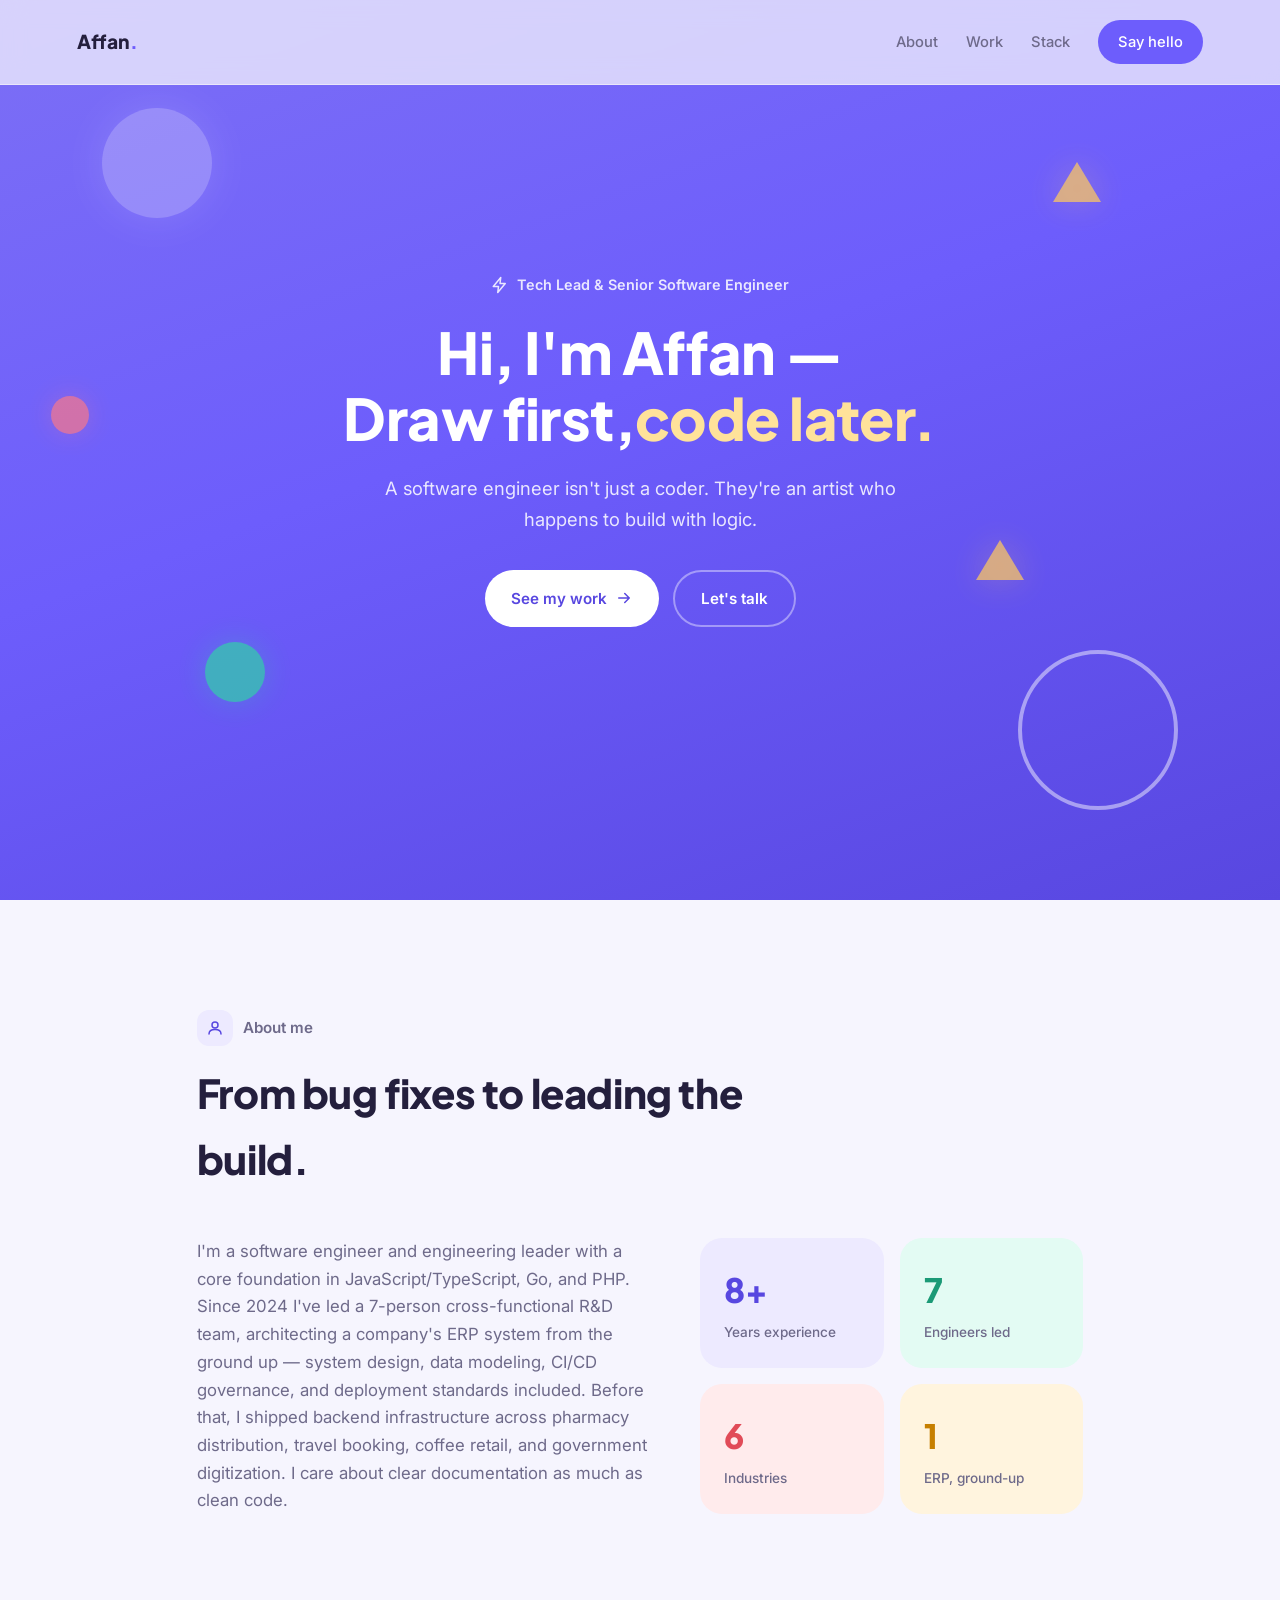
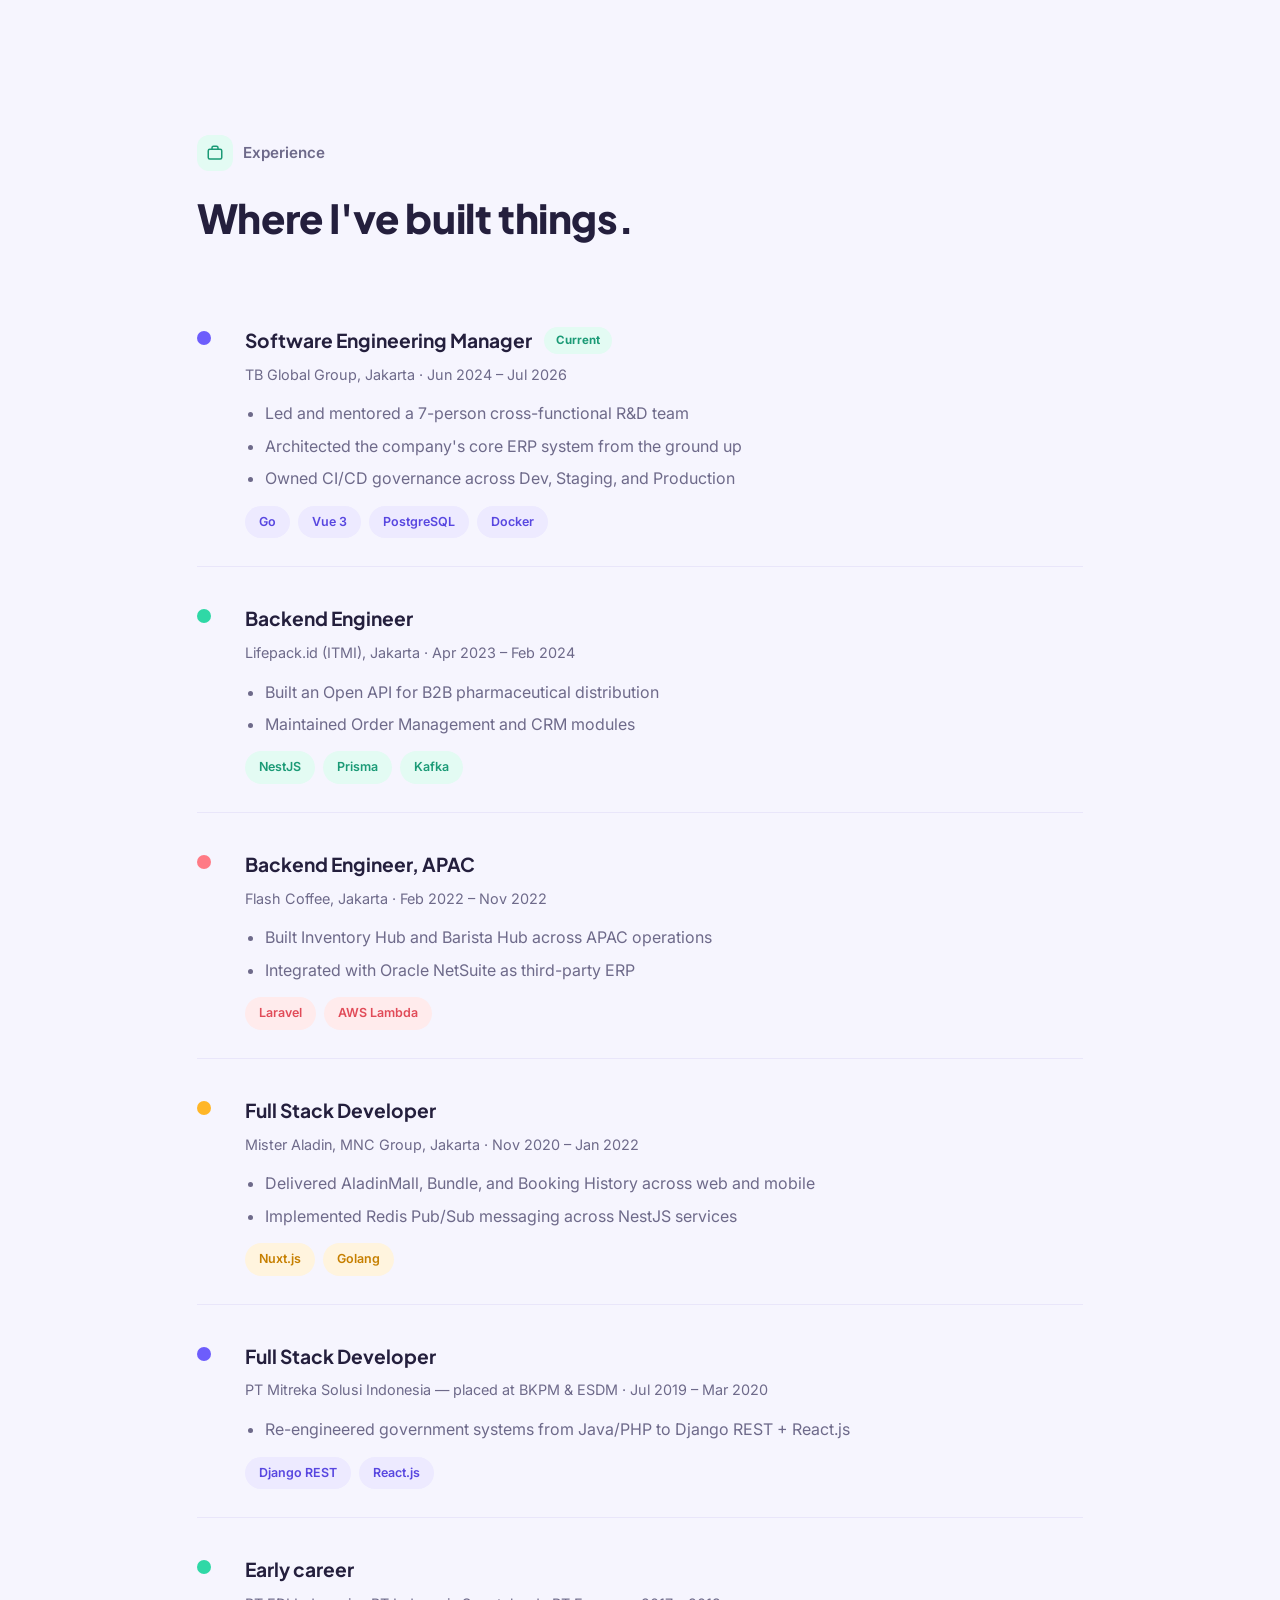
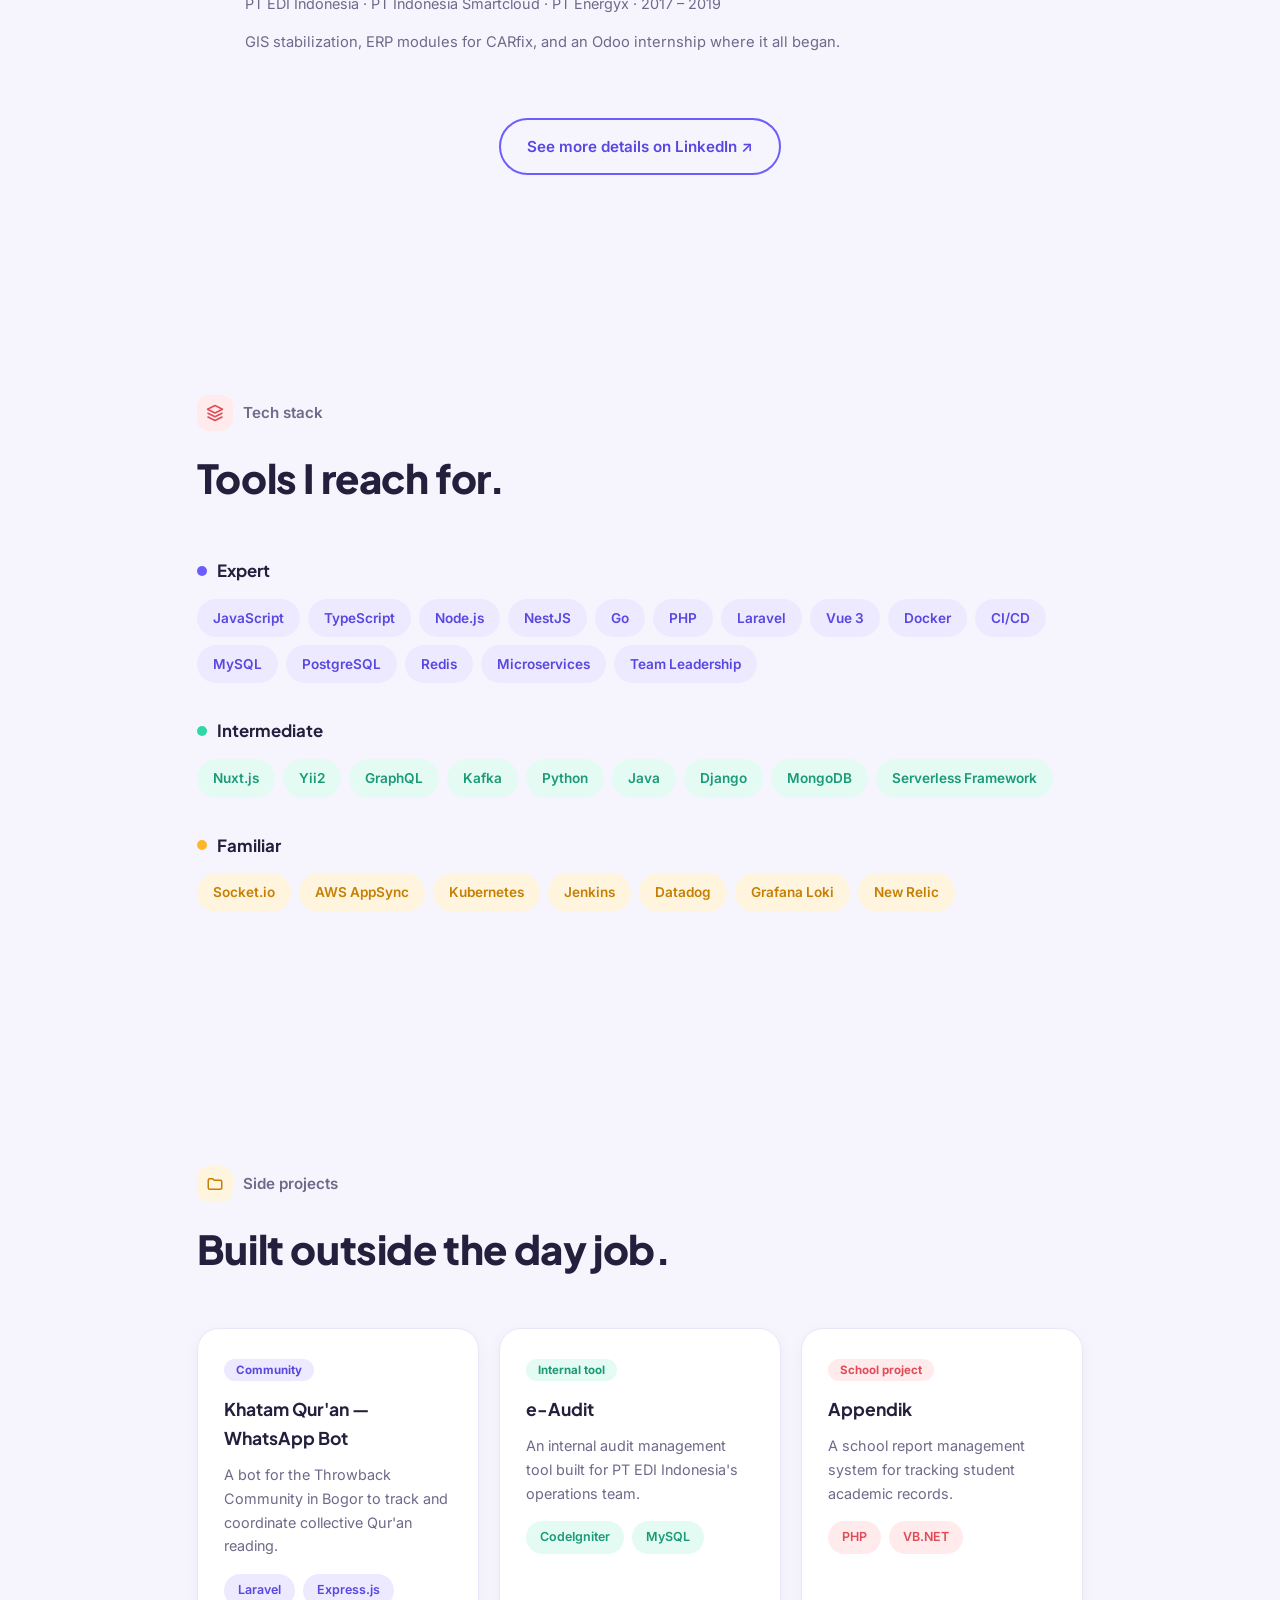
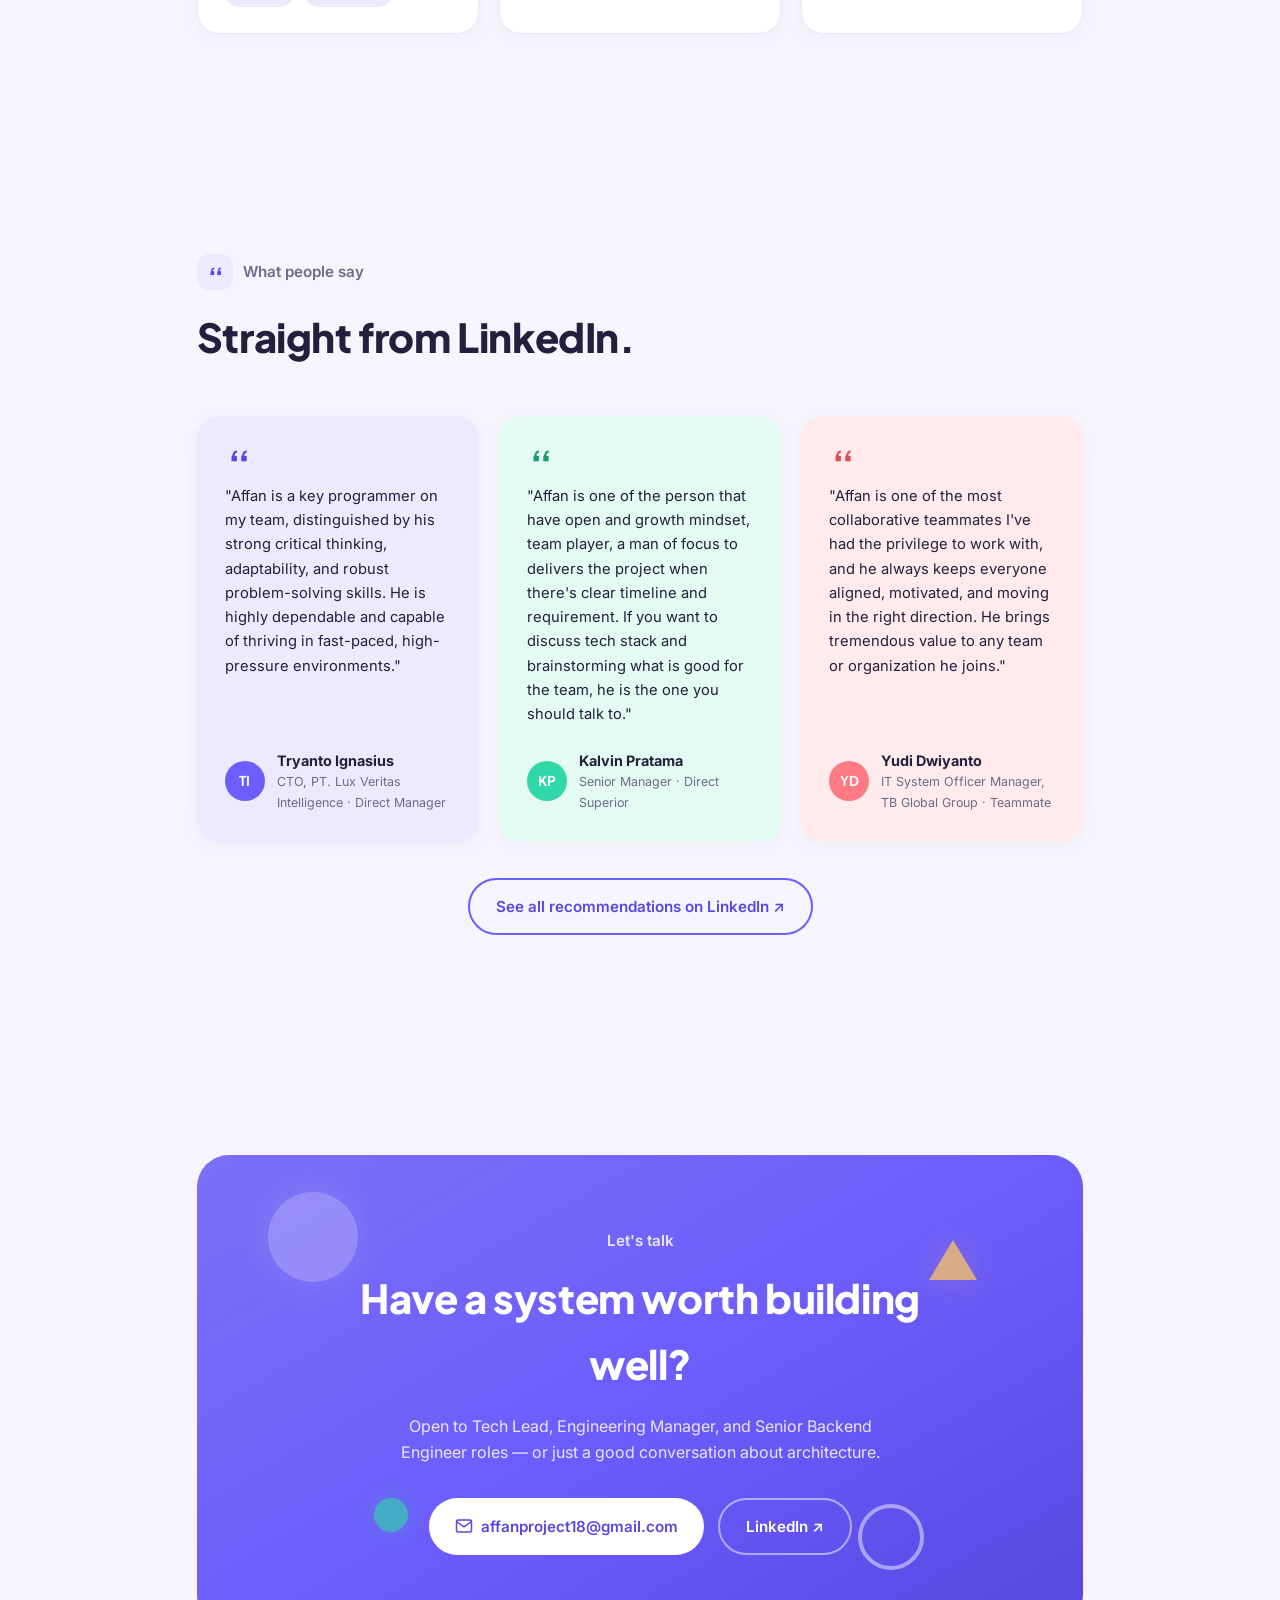
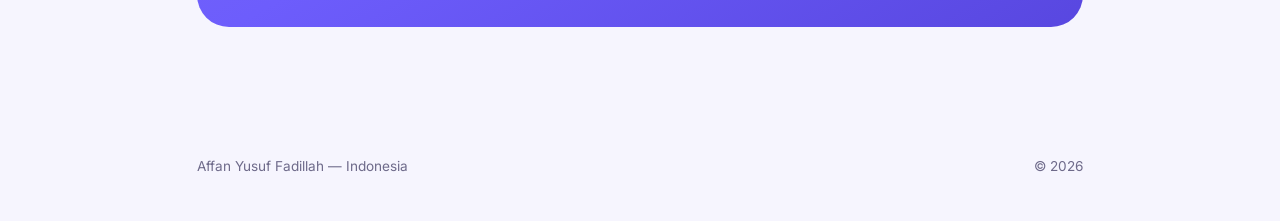
==== commit b34fa6de: "move keyword and adjust footer" ====
--- a/index.html
+++ b/index.html
@@ -3,28 +3,37 @@
 <head>
 <meta charset="UTF-8">
 <meta name="viewport" content="width=device-width, initial-scale=1.0">
+<meta name="theme-color" content="#6D5DFC">
+
+<!-- Favicon -->
+<link rel="icon" type="image/png" href="assets/images/favicon.png">
+<link rel="apple-touch-icon" href="assets/images/favicon.png">
 
 <!-- Primary SEO -->
 <title>Affan Yusuf Fadillah — Tech Lead & Senior Software Engineer</title>
-<meta name="description" content="Affan Yusuf Fadillah (Affan Yusuf, Yusuf Affan) — Tech Lead & Senior Software Engineer based in Bogor, Indonesia. 8+ years building ERP systems, backend infrastructure, and leading engineering teams.">
-<meta name="keywords" content="Affan, Affan Yusuf, Yusuf Affan, Affan Fadillah, Affan Yusuf Fadillah, Affan Yusuf Fadillah portfolio, Tech Lead Indonesia, Senior Software Engineer Bogor, Backend Engineer Indonesia">
+<meta name="description" content="Affan Yusuf Fadillah (Affan Yusuf) — Tech Lead & Senior Software Engineer in Bogor/Jakarta, Indonesia. 8+ years building ERP systems and leading engineering teams.">
+<meta name="keywords" content="Affan Yusuf Fadillah, Affan, Affan Yusuf, Yusuf Affan, Affan Fadillah, Affan Yusuf Fadillah, Affan Yusuf Fadillah portfolio, Tech Lead Indonesia, Senior Software Engineer Bogor, Senior Software Engineer Jakarta, Backend Engineer Indonesia">
 <meta name="author" content="Affan Yusuf Fadillah">
 <link rel="canonical" href="https://affanyf.github.io/">
 <meta name="robots" content="index, follow">
 
 <!-- Open Graph / Facebook / LinkedIn -->
 <meta property="og:type" content="profile">
+<meta property="og:locale" content="en_US">
 <meta property="og:url" content="https://affanyf.github.io/">
+<meta property="og:site_name" content="Affan Yusuf Fadillah">
 <meta property="og:title" content="Affan Yusuf Fadillah — Tech Lead & Senior Software Engineer">
-<meta property="og:description" content="Tech Lead & Senior Software Engineer based in Bogor, Indonesia. 8+ years building ERP systems, backend infrastructure, and leading engineering teams.">
+<meta property="og:description" content="Tech Lead & Senior Software Engineer in Bogor/Jakarta, Indonesia. 8+ years building ERP systems and leading engineering teams.">
 <meta property="og:image" content="https://affanyf.github.io/assets/images/og-cover.png">
+<meta property="og:image:width" content="1200">
+<meta property="og:image:height" content="630">
 <meta property="profile:first_name" content="Affan">
 <meta property="profile:last_name" content="Yusuf Fadillah">
 
 <!-- Twitter Card -->
 <meta name="twitter:card" content="summary_large_image">
 <meta name="twitter:title" content="Affan Yusuf Fadillah — Tech Lead & Senior Software Engineer">
-<meta name="twitter:description" content="Tech Lead & Senior Software Engineer based in Bogor, Indonesia. 8+ years building ERP systems and leading engineering teams.">
+<meta name="twitter:description" content="Tech Lead & Senior Software Engineer in Bogor/Jakarta, Indonesia. 8+ years building ERP systems and leading engineering teams.">
 <meta name="twitter:image" content="https://affanyf.github.io/assets/images/og-cover.png">
 
 <!-- Structured Data: Person -->
@@ -38,10 +47,25 @@
   "url": "https://affanyf.github.io/",
   "image": "https://affanyf.github.io/assets/images/og-cover.png",
   "email": "mailto:affanproject18@gmail.com",
-  "address": {
-    "@type": "PostalAddress",
-    "addressLocality": "Bogor",
-    "addressCountry": "ID"
+  "address": [
+    {
+      "@type": "PostalAddress",
+      "addressLocality": "Bogor",
+      "addressCountry": "ID"
+    },
+    {
+      "@type": "PostalAddress",
+      "addressLocality": "Jakarta",
+      "addressCountry": "ID"
+    }
+  ],
+  "worksFor": {
+    "@type": "Organization",
+    "name": "TB Global Group"
+  },
+  "alumniOf": {
+    "@type": "CollegeOrUniversity",
+    "name": "Universitas Indraprasta PGRI (UNINDRA)"
   },
   "sameAs": [
     "https://linkedin.com/in/affanyusuff",
@@ -60,7 +84,10 @@
 
 <nav class="nav">
   <span class="nav-logo">Affan<span class="dot">.</span></span>
-  <div class="nav-links">
+  <button class="nav-toggle" id="navToggle" aria-label="Open menu" aria-expanded="false">
+    <span></span><span></span><span></span>
+  </button>
+  <div class="nav-links" id="navLinks">
     <a href="#about">About</a>
     <a href="#work">Work</a>
     <a href="#stack">Stack</a>
@@ -370,7 +397,7 @@
 </section>
 
 <footer class="footer">
-  <span>Affan Yusuf Fadillah — Bogor, Indonesia</span>
+  <span>Affan Yusuf Fadillah — Indonesia</span>
   <span>© 2026</span>
 </footer>
 
--- a/assets/css/styles.css
+++ b/assets/css/styles.css
@@ -64,6 +64,27 @@
   transition: transform 0.2s, box-shadow 0.2s;
 }
 .nav-cta:hover { transform: translateY(-2px); box-shadow: 0 8px 20px rgba(109, 93, 252, 0.35); }
+
+.nav-toggle {
+  display: none;
+  flex-direction: column;
+  justify-content: center;
+  gap: 5px;
+  width: 32px; height: 32px;
+  background: none; border: none;
+  cursor: pointer;
+  z-index: 110;
+}
+.nav-toggle span {
+  display: block;
+  width: 100%; height: 2px;
+  background: var(--text);
+  border-radius: 2px;
+  transition: transform 0.25s ease, opacity 0.25s ease;
+}
+.nav-toggle.open span:nth-child(1) { transform: translateY(7px) rotate(45deg); }
+.nav-toggle.open span:nth-child(2) { opacity: 0; }
+.nav-toggle.open span:nth-child(3) { transform: translateY(-7px) rotate(-45deg); }
 
 /* HERO */
 .hero {
@@ -310,12 +331,59 @@
 .reveal.in-view { opacity: 1; transform: translateY(0); }
 
 /* RESPONSIVE */
-@media (max-width: 800px) {
-  .nav-links { gap: 16px; font-size: 0.8rem; }
+@media (max-width: 860px) {
+  .nav-toggle { display: flex; }
+
+  .nav-links {
+    position: fixed;
+    top: 68px; right: 0;
+    width: min(280px, 80vw);
+    height: calc(100vh - 68px);
+    background: #fff;
+    flex-direction: column;
+    align-items: flex-start;
+    gap: 22px;
+    padding: 32px 28px;
+    box-shadow: -8px 0 30px rgba(36, 31, 61, 0.12);
+    transform: translateX(100%);
+    transition: transform 0.3s ease;
+    font-size: 1rem;
+  }
+  .nav-links.open { transform: translateX(0); }
+  .nav-links .nav-cta { width: 100%; text-align: center; }
+
   .about-grid { grid-template-columns: 1fr; }
   .project-grid { grid-template-columns: 1fr; }
+  .testimonial-grid { grid-template-columns: 1fr; }
+  .now-grid { grid-template-columns: 1fr; }
+  .metric-cards { grid-template-columns: 1fr 1fr; }
   .entry { grid-template-columns: 16px 1fr; gap: 16px; }
   .section { padding: 80px 6vw; }
+}
+
+@media (max-width: 520px) {
+  .hero { min-height: 100svh; padding: 100px 6vw 60px; }
+  .hero h1 { font-size: clamp(2rem, 9vw, 2.6rem); }
+  .hero-lede { font-size: 0.98rem; }
+  .hero-actions, .contact-panel .hero-actions { flex-direction: column; width: 100%; }
+  .hero-actions .btn, .contact-panel .btn { width: 100%; justify-content: center; }
+
+  .section { padding: 64px 6vw; }
+  .section h2 { font-size: clamp(1.4rem, 6vw, 1.9rem); margin-bottom: 32px; }
+
+  .metric-cards { grid-template-columns: 1fr 1fr; gap: 12px; }
+  .metric-card { padding: 18px; }
+  .metric-value { font-size: 1.7rem; }
+
+  .entry { grid-template-columns: 12px 1fr; gap: 12px; padding: 22px 0; }
+  .entry-dot { width: 10px; height: 10px; margin-top: 4px; }
+  .entry h3 { font-size: 1.05rem; }
+
+  .contact-panel { padding: 48px 6vw; border-radius: 24px; }
+
+  .footer { flex-direction: column; text-align: center; padding: 24px 6vw 36px; }
+
+  .floater { transform: scale(0.75); }
 }
 
 @media (prefers-reduced-motion: reduce) {
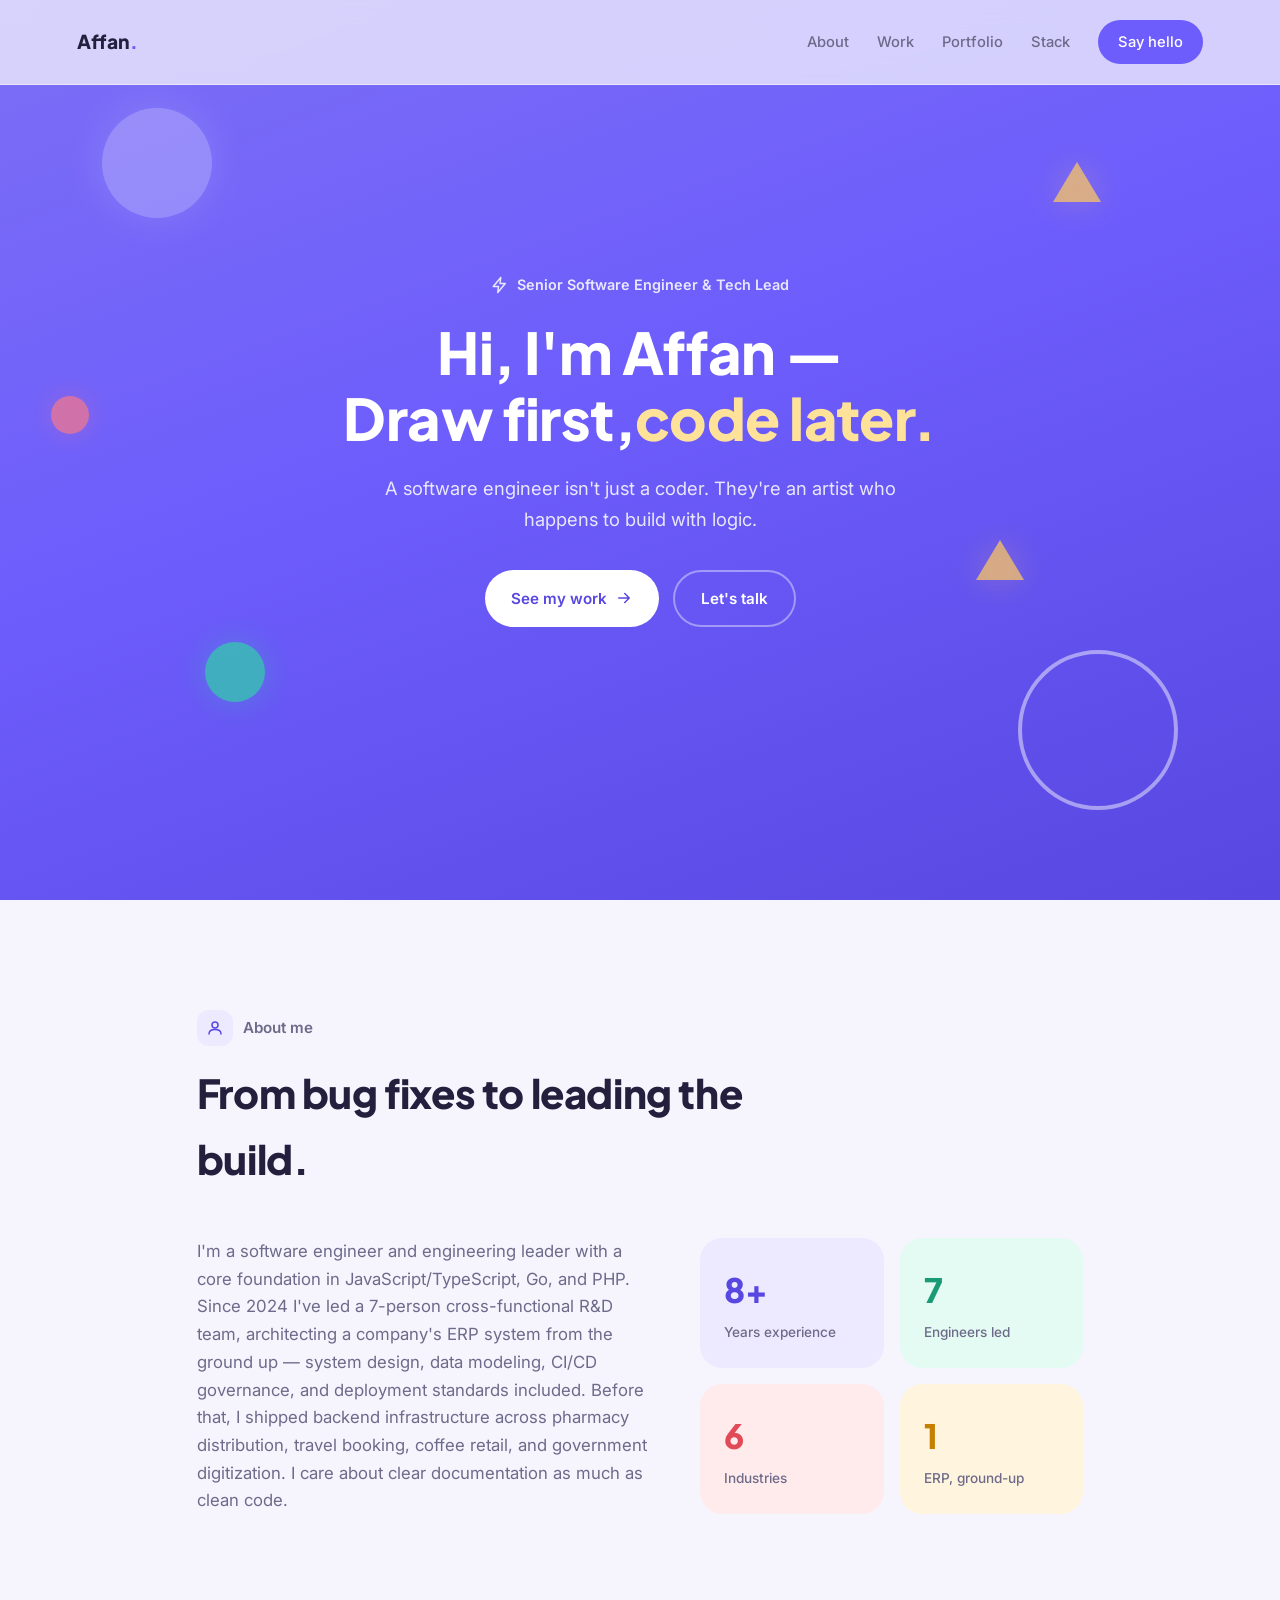
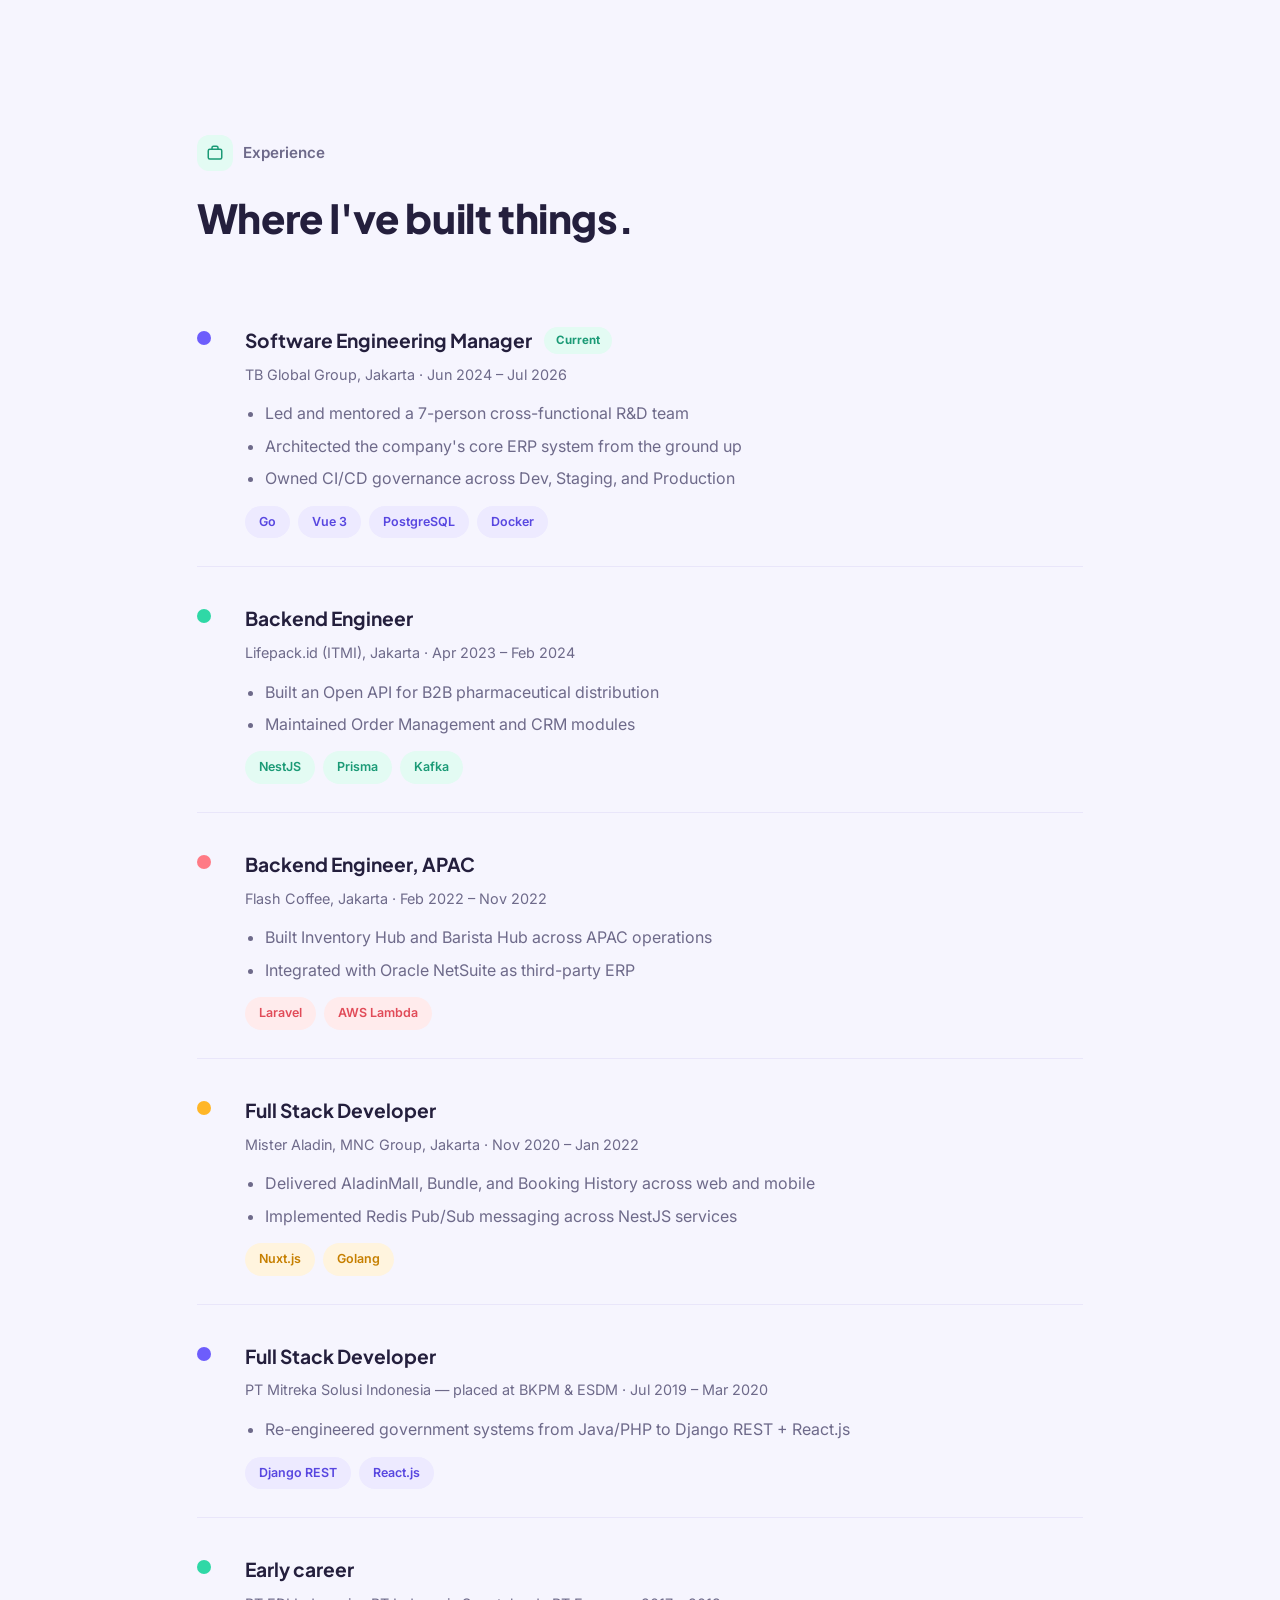
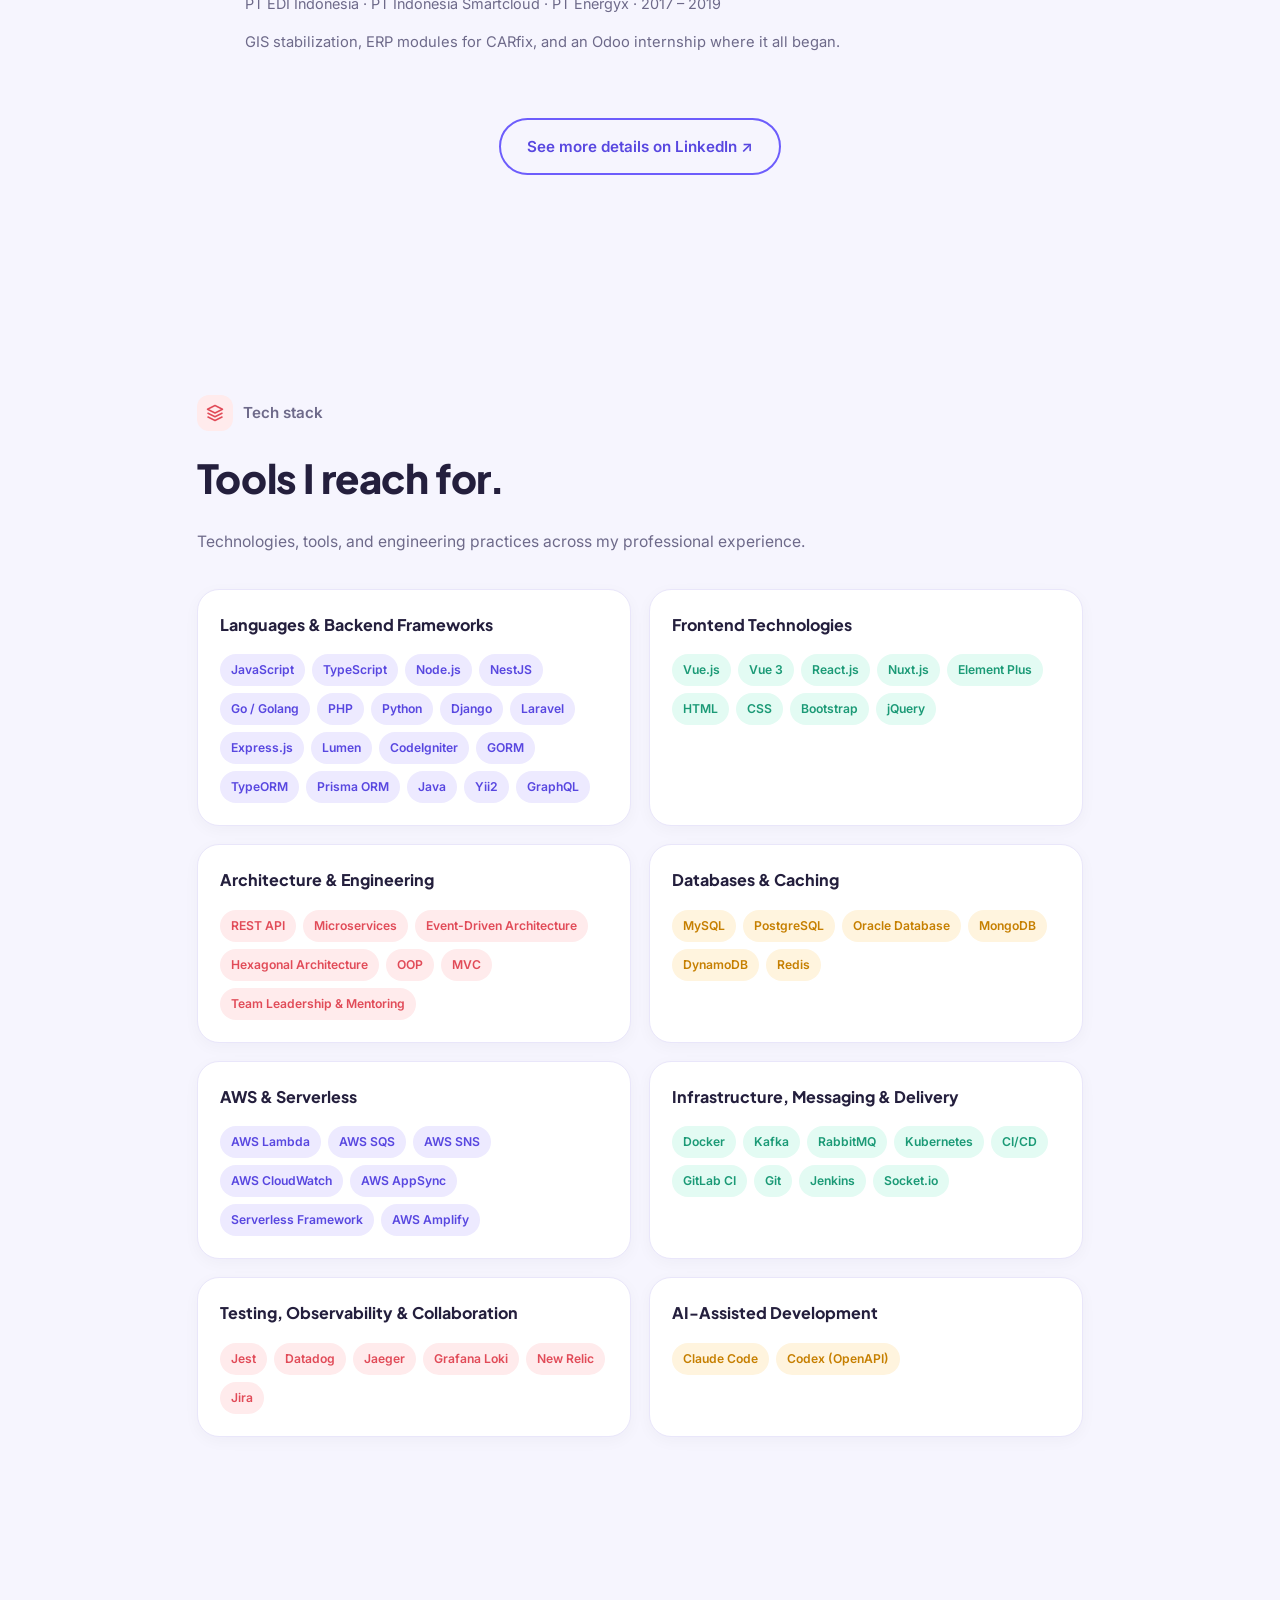
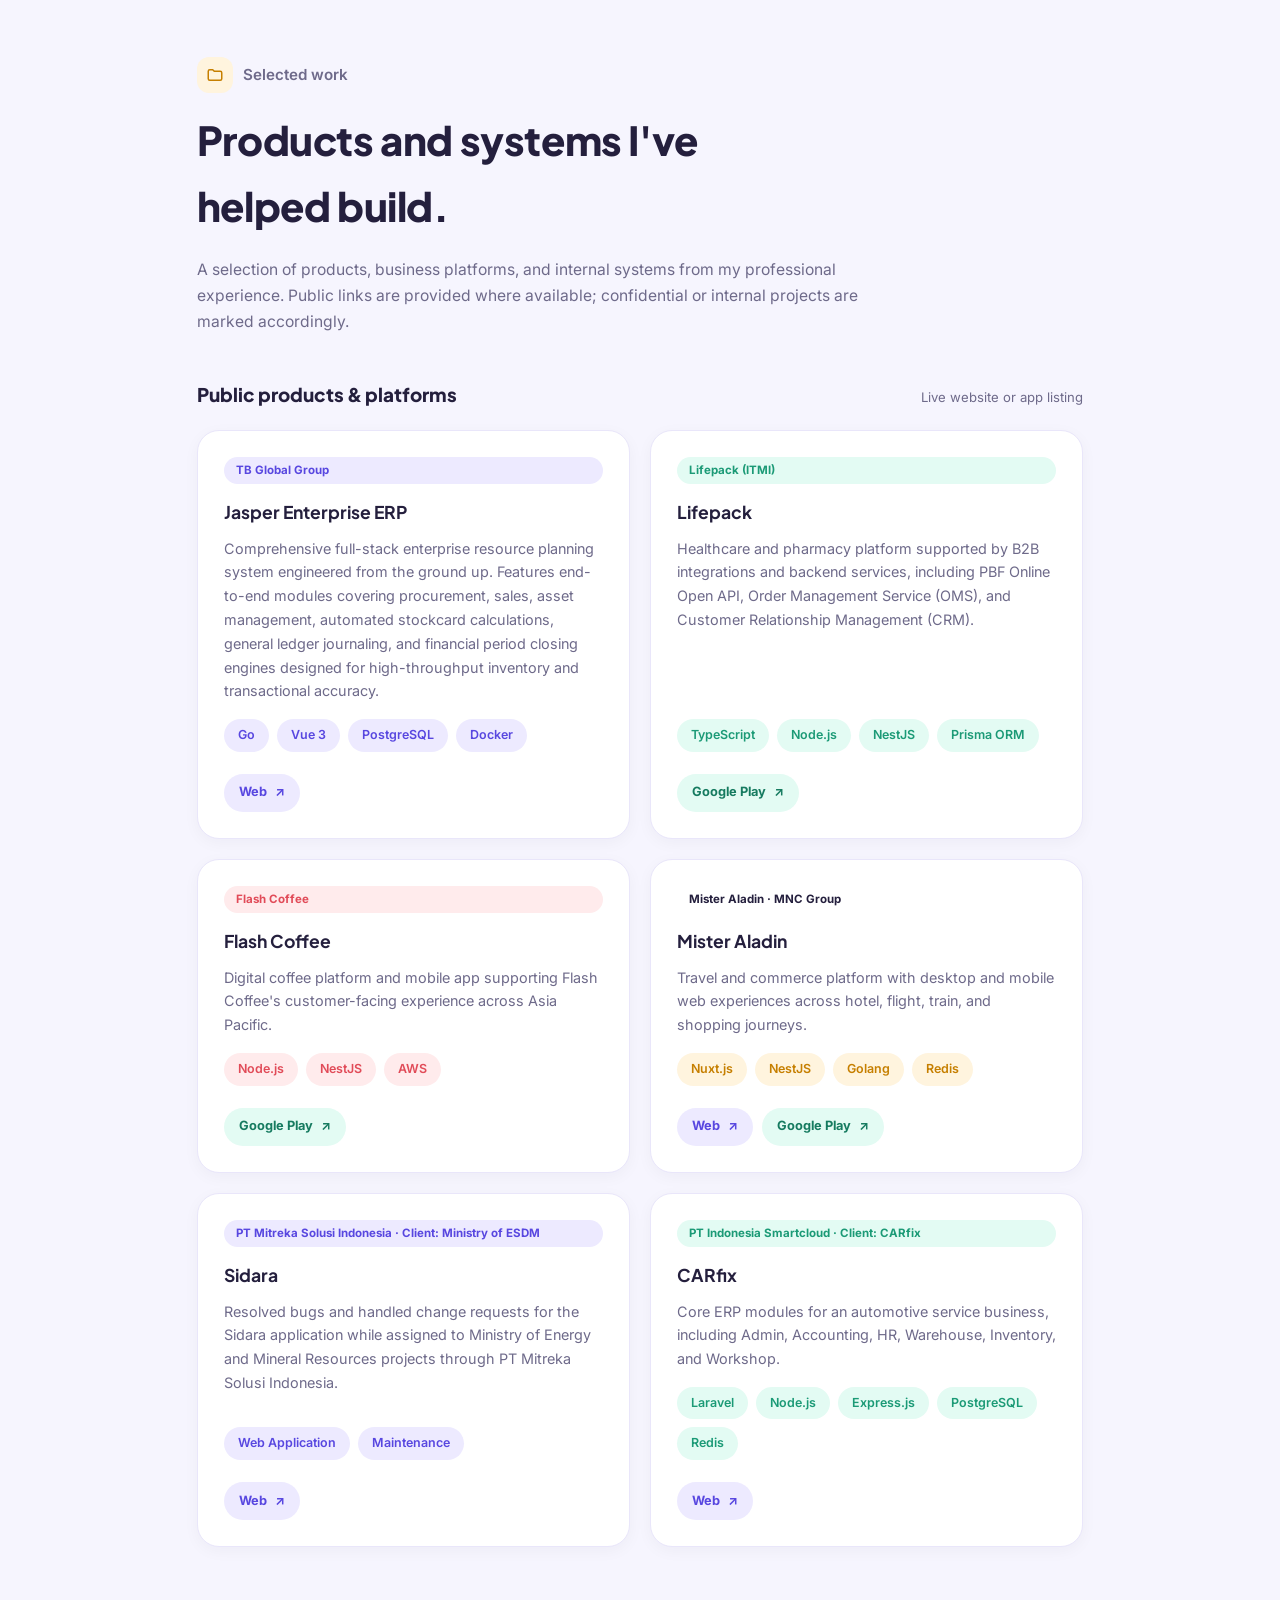
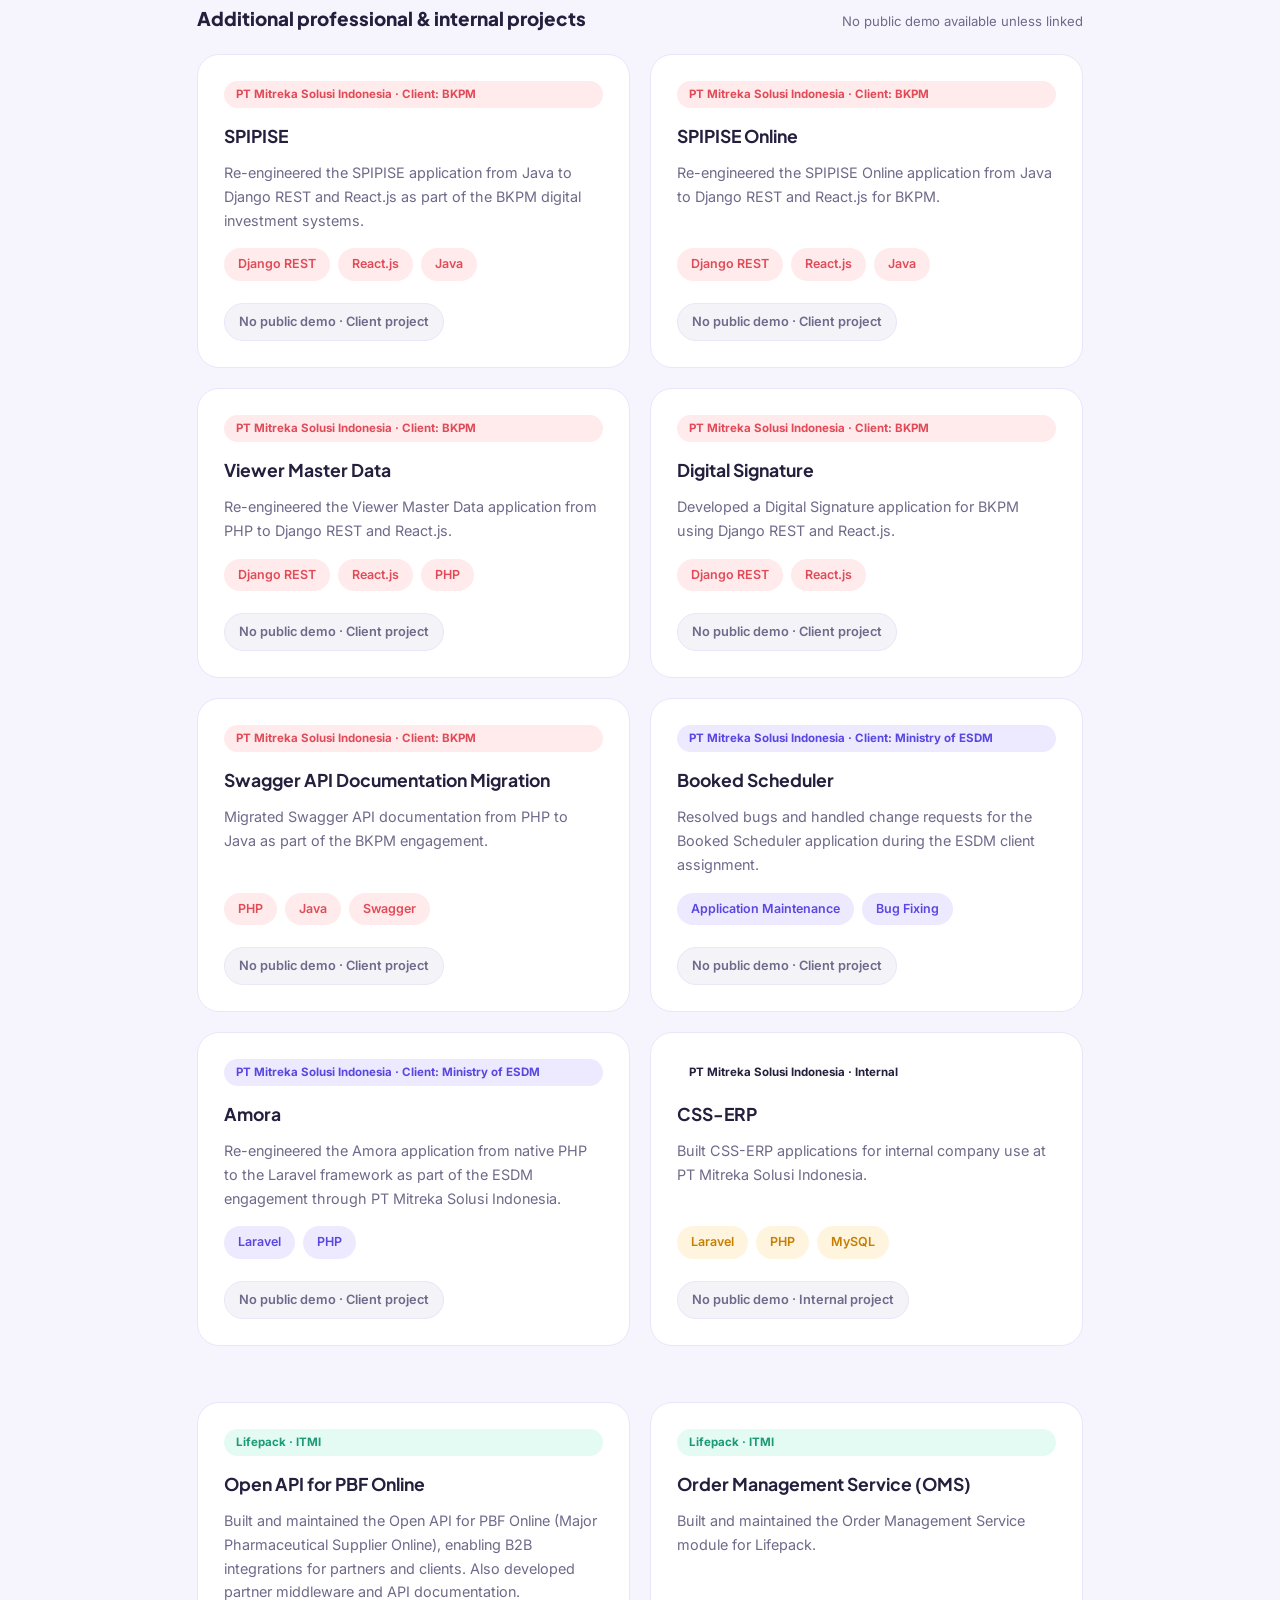
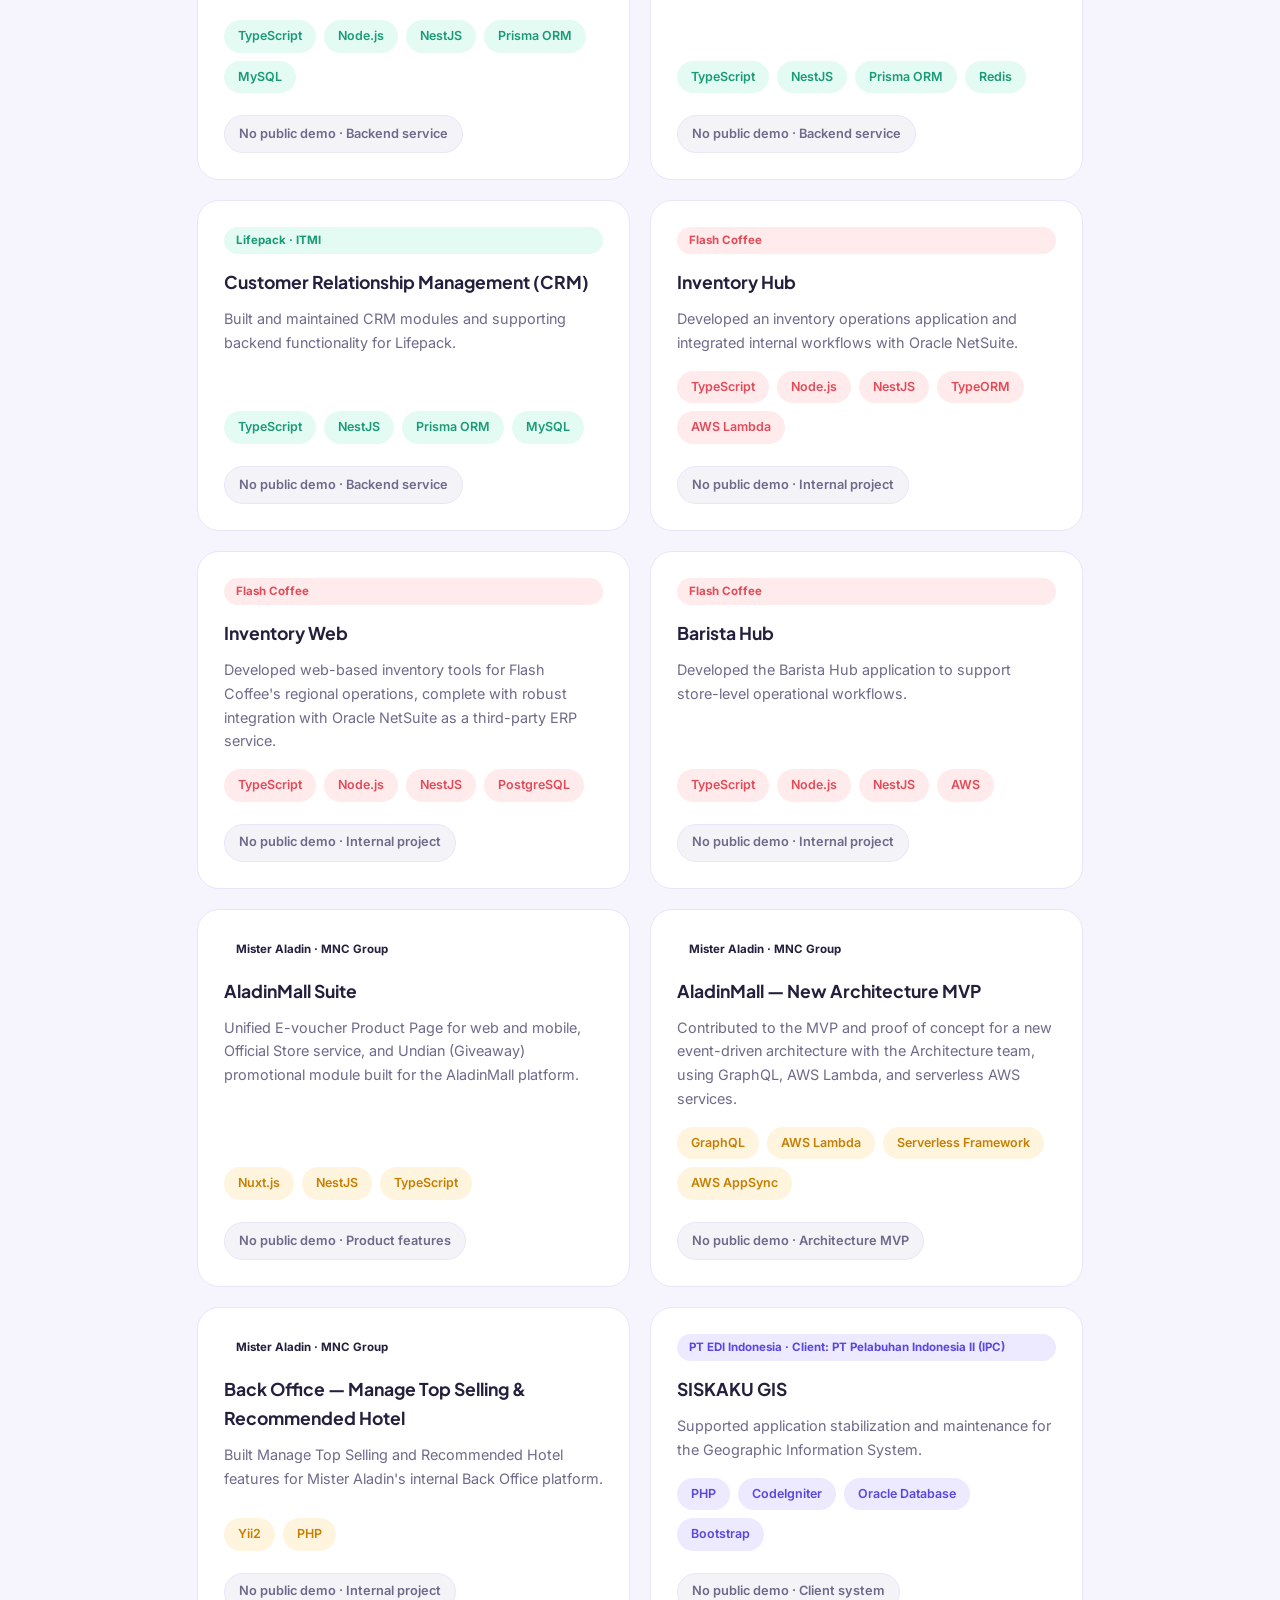
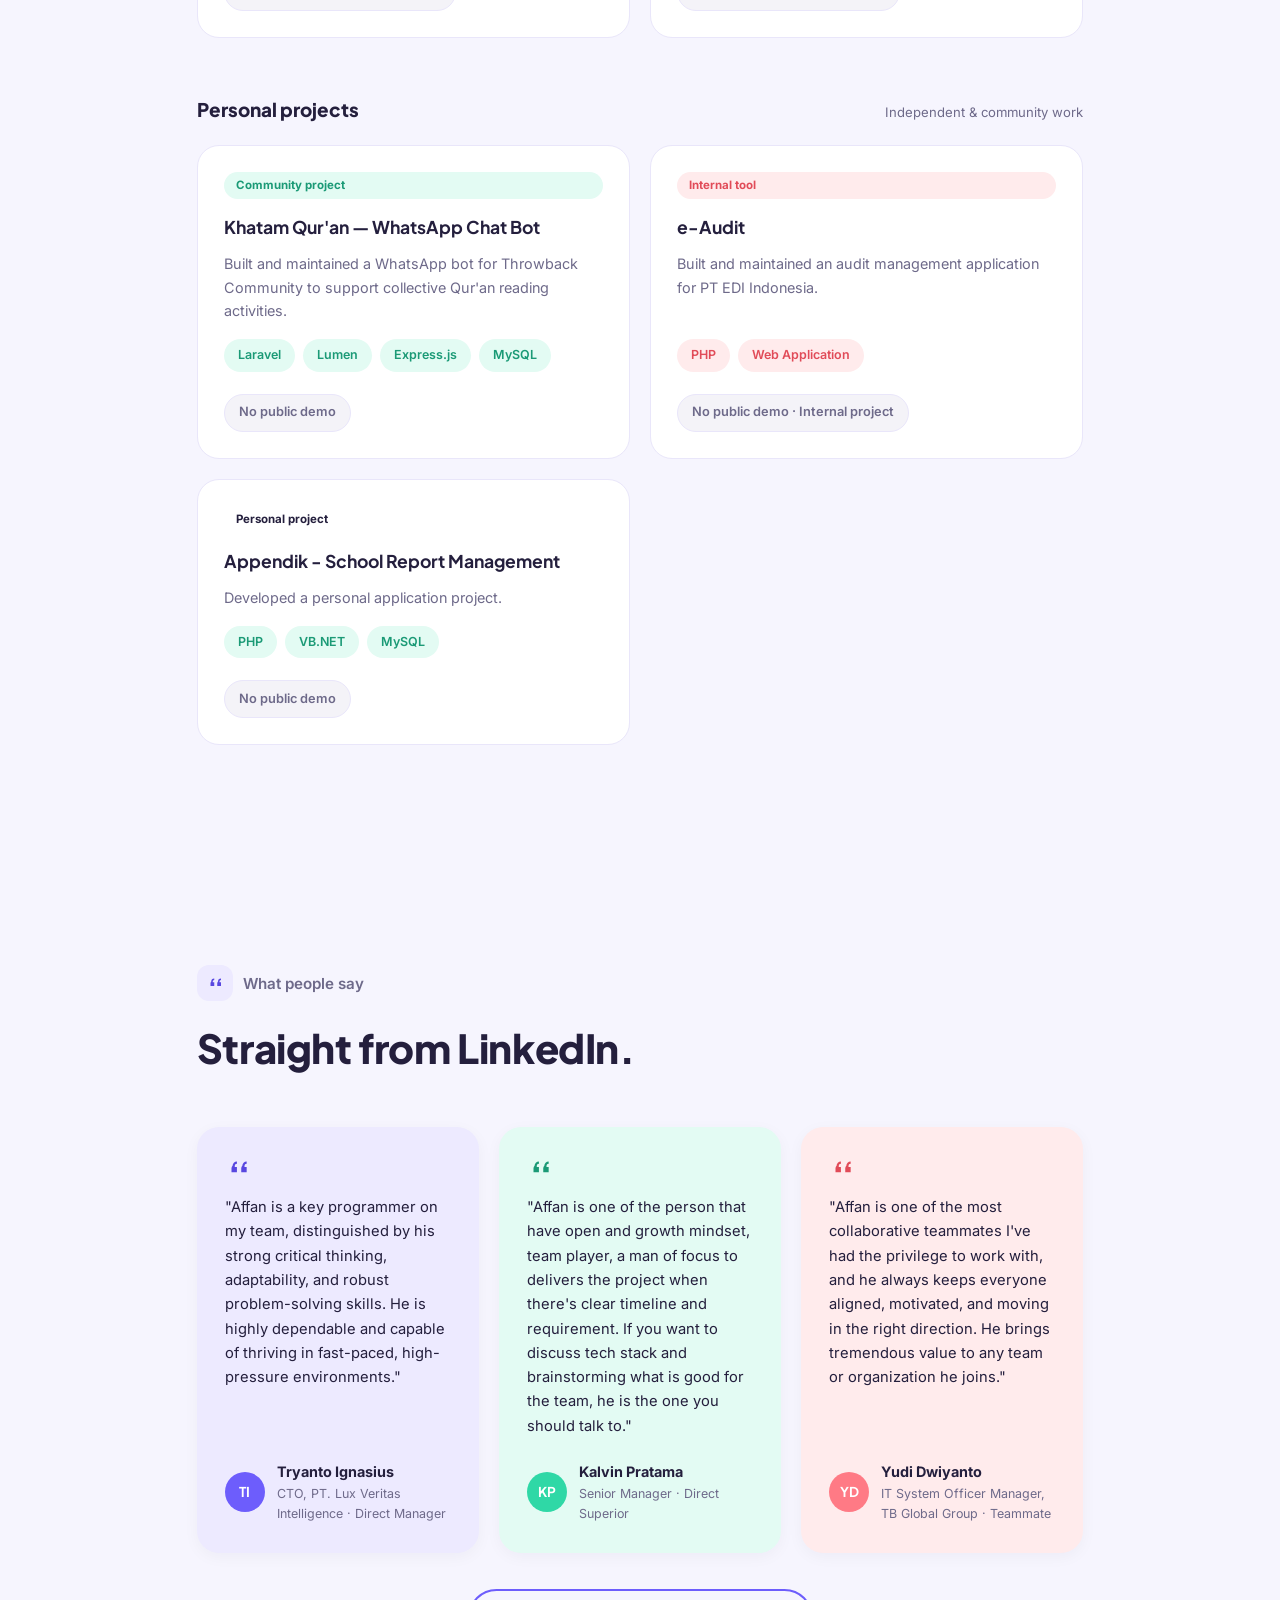
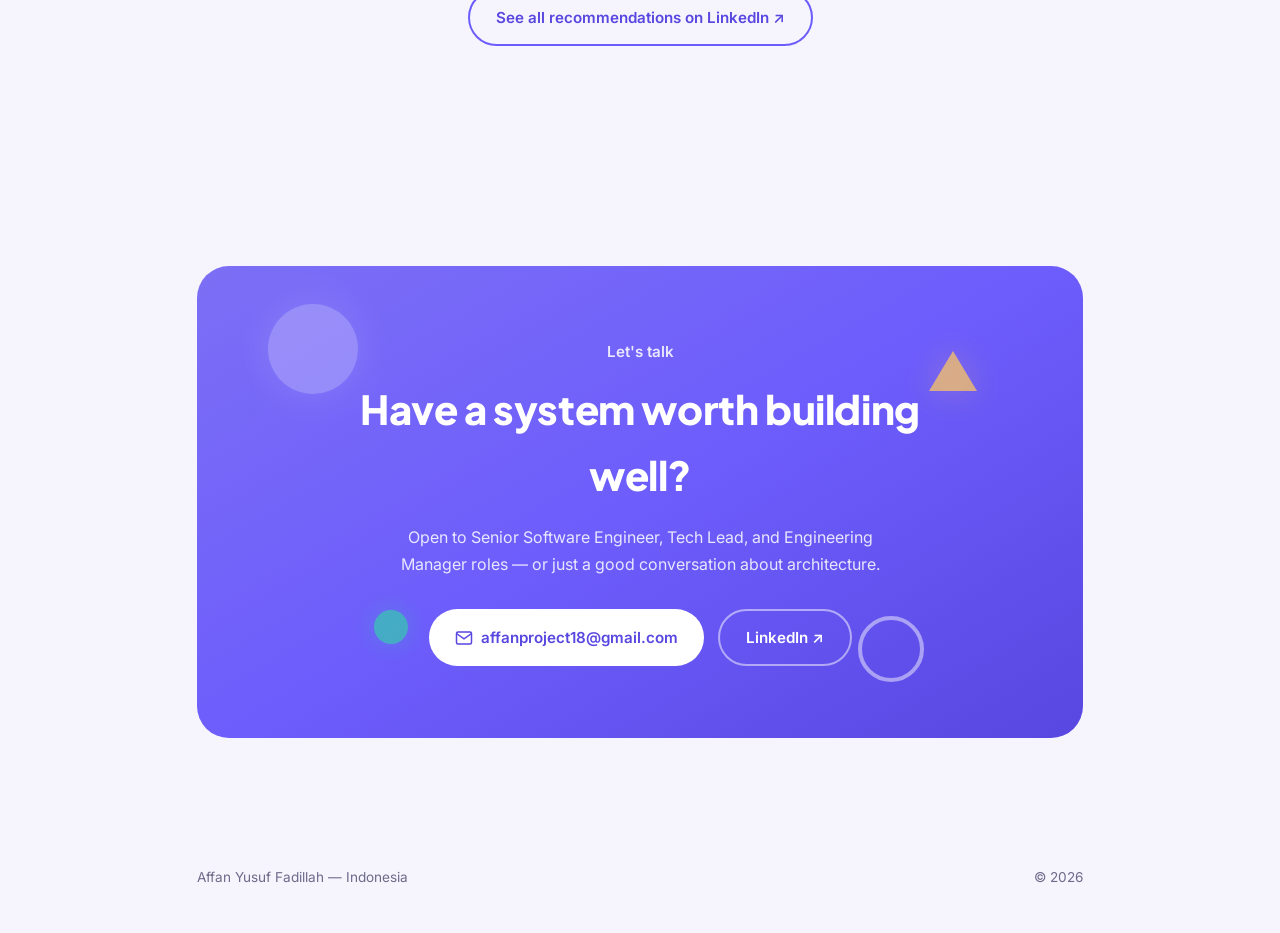
==== commit 8ed02a28: "add portfolio" ====
--- a/index.html
+++ b/index.html
@@ -90,6 +90,7 @@
   <div class="nav-links" id="navLinks">
     <a href="#about">About</a>
     <a href="#work">Work</a>
+    <a href="#portfolio">Portfolio</a>
     <a href="#stack">Stack</a>
     <a href="#contact" class="nav-cta">Say hello</a>
   </div>
@@ -109,7 +110,7 @@
   <div class="hero-inner">
     <p class="eyebrow">
       <svg class="icon" viewBox="0 0 24 24" fill="none"><path d="M13 2 3 14h7l-1 8 10-12h-7l1-8z" stroke="currentColor" stroke-width="2" stroke-linejoin="round"/></svg>
-      Tech Lead &amp; Senior Software Engineer
+      Senior Software Engineer &amp; Tech Lead
     </p>
     <h1>Hi, I'm Affan —<br>Draw first,<span>code later.</span></h1>
     <p class="hero-lede">A software engineer isn't just a coder. They're an artist who happens to build with logic.</p>
@@ -267,54 +268,255 @@
   </div>
   <h2>Tools I reach for.</h2>
 
-  <div class="tier">
-    <h4><span class="dot-legend dot-purple"></span> Expert</h4>
-    <div class="chips chips-lg">
-      <span class="chip chip-purple">JavaScript</span><span class="chip chip-purple">TypeScript</span><span class="chip chip-purple">Node.js</span><span class="chip chip-purple">NestJS</span><span class="chip chip-purple">Go</span><span class="chip chip-purple">PHP</span><span class="chip chip-purple">Laravel</span><span class="chip chip-purple">Vue 3</span><span class="chip chip-purple">Docker</span><span class="chip chip-purple">CI/CD</span><span class="chip chip-purple">MySQL</span><span class="chip chip-purple">PostgreSQL</span><span class="chip chip-purple">Redis</span><span class="chip chip-purple">Microservices</span><span class="chip chip-purple">Team Leadership</span>
-    </div>
-  </div>
-  <div class="tier">
-    <h4><span class="dot-legend dot-mint"></span> Intermediate</h4>
-    <div class="chips chips-lg">
-      <span class="chip chip-mint">Nuxt.js</span><span class="chip chip-mint">Yii2</span><span class="chip chip-mint">GraphQL</span><span class="chip chip-mint">Kafka</span><span class="chip chip-mint">Python</span><span class="chip chip-mint">Java</span><span class="chip chip-mint">Django</span><span class="chip chip-mint">MongoDB</span><span class="chip chip-mint">Serverless Framework</span>
-    </div>
-  </div>
-  <div class="tier">
-    <h4><span class="dot-legend dot-yellow"></span> Familiar</h4>
-    <div class="chips chips-lg">
-      <span class="chip chip-yellow">Socket.io</span><span class="chip chip-yellow">AWS AppSync</span><span class="chip chip-yellow">Kubernetes</span><span class="chip chip-yellow">Jenkins</span><span class="chip chip-yellow">Datadog</span><span class="chip chip-yellow">Grafana Loki</span><span class="chip chip-yellow">New Relic</span>
-    </div>
+  <p class="stack-intro">Technologies, tools, and engineering practices across my professional experience.</p>
+  <div class="stack-category-grid">
+    <article class="stack-category"><h4>Languages &amp; Backend Frameworks</h4><div class="chips chips-lg">
+      <span class="chip chip-purple">JavaScript</span><span class="chip chip-purple">TypeScript</span><span class="chip chip-purple">Node.js</span><span class="chip chip-purple">NestJS</span><span class="chip chip-purple">Go / Golang</span><span class="chip chip-purple">PHP</span><span class="chip chip-purple">Python</span><span class="chip chip-purple">Django</span><span class="chip chip-purple">Laravel</span><span class="chip chip-purple">Express.js</span><span class="chip chip-purple">Lumen</span><span class="chip chip-purple">CodeIgniter</span><span class="chip chip-purple">GORM</span><span class="chip chip-purple">TypeORM</span><span class="chip chip-purple">Prisma ORM</span><span class="chip chip-purple">Java</span><span class="chip chip-purple">Yii2</span><span class="chip chip-purple">GraphQL</span>
+    </div></article>
+    <article class="stack-category"><h4>Frontend Technologies</h4><div class="chips chips-lg">
+      <span class="chip chip-mint">Vue.js</span><span class="chip chip-mint">Vue 3</span><span class="chip chip-mint">React.js</span><span class="chip chip-mint">Nuxt.js</span><span class="chip chip-mint">Element Plus</span><span class="chip chip-mint">HTML</span><span class="chip chip-mint">CSS</span><span class="chip chip-mint">Bootstrap</span><span class="chip chip-mint">jQuery</span>
+    </div></article>
+    <article class="stack-category"><h4>Architecture &amp; Engineering</h4><div class="chips chips-lg">
+      <span class="chip chip-coral">REST API</span><span class="chip chip-coral">Microservices</span><span class="chip chip-coral">Event-Driven Architecture</span><span class="chip chip-coral">Hexagonal Architecture</span><span class="chip chip-coral">OOP</span><span class="chip chip-coral">MVC</span><span class="chip chip-coral">Team Leadership &amp; Mentoring</span>
+    </div></article>
+    <article class="stack-category"><h4>Databases &amp; Caching</h4><div class="chips chips-lg">
+      <span class="chip chip-yellow">MySQL</span><span class="chip chip-yellow">PostgreSQL</span><span class="chip chip-yellow">Oracle Database</span><span class="chip chip-yellow">MongoDB</span><span class="chip chip-yellow">DynamoDB</span><span class="chip chip-yellow">Redis</span>
+    </div></article>
+    <article class="stack-category"><h4>AWS &amp; Serverless</h4><div class="chips chips-lg">
+      <span class="chip chip-purple">AWS Lambda</span><span class="chip chip-purple">AWS SQS</span><span class="chip chip-purple">AWS SNS</span><span class="chip chip-purple">AWS CloudWatch</span><span class="chip chip-purple">AWS AppSync</span><span class="chip chip-purple">Serverless Framework</span><span class="chip chip-purple">AWS Amplify</span>
+    </div></article>
+    <article class="stack-category"><h4>Infrastructure, Messaging &amp; Delivery</h4><div class="chips chips-lg">
+      <span class="chip chip-mint">Docker</span><span class="chip chip-mint">Kafka</span><span class="chip chip-mint">RabbitMQ</span><span class="chip chip-mint">Kubernetes</span><span class="chip chip-mint">CI/CD</span><span class="chip chip-mint">GitLab CI</span><span class="chip chip-mint">Git</span><span class="chip chip-mint">Jenkins</span><span class="chip chip-mint">Socket.io</span>
+    </div></article>
+    <article class="stack-category"><h4>Testing, Observability &amp; Collaboration</h4><div class="chips chips-lg">
+      <span class="chip chip-coral">Jest</span><span class="chip chip-coral">Datadog</span><span class="chip chip-coral">Jaeger</span><span class="chip chip-coral">Grafana Loki</span><span class="chip chip-coral">New Relic</span><span class="chip chip-coral">Jira</span>
+    </div></article>
+    <article class="stack-category"><h4>AI-Assisted Development</h4><div class="chips chips-lg">
+      <span class="chip chip-yellow">Claude Code</span><span class="chip chip-yellow">Codex (OpenAPI)</span>
+    </div></article>
   </div>
 </section>
 
-<!-- PROJECTS -->
-<section class="section projects">
+<!-- PORTFOLIO -->
+<section class="section projects portfolio" id="portfolio">
   <div class="section-label">
     <span class="icon-badge icon-badge-yellow">
       <svg class="icon" viewBox="0 0 24 24" fill="none"><path d="M3 7a2 2 0 0 1 2-2h4l2 2h8a2 2 0 0 1 2 2v8a2 2 0 0 1-2 2H5a2 2 0 0 1-2-2V7Z" stroke="currentColor" stroke-width="2" stroke-linejoin="round"/></svg>
     </span>
-    <p class="eyebrow">Side projects</p>
-  </div>
-  <h2>Built outside the day job.</h2>
-
-  <div class="project-grid">
-    <div class="project-card">
-      <span class="project-tag tag-purple">Community</span>
-      <h3>Khatam Qur'an — WhatsApp Bot</h3>
-      <p>A bot for the Throwback Community in Bogor to track and coordinate collective Qur'an reading.</p>
-      <div class="chips"><span class="chip chip-purple">Laravel</span><span class="chip chip-purple">Express.js</span></div>
-    </div>
-    <div class="project-card">
-      <span class="project-tag tag-mint">Internal tool</span>
-      <h3>e-Audit</h3>
-      <p>An internal audit management tool built for PT EDI Indonesia's operations team.</p>
-      <div class="chips"><span class="chip chip-mint">CodeIgniter</span><span class="chip chip-mint">MySQL</span></div>
-    </div>
-    <div class="project-card">
-      <span class="project-tag tag-coral">School project</span>
-      <h3>Appendik</h3>
-      <p>A school report management system for tracking student academic records.</p>
-      <div class="chips"><span class="chip chip-coral">PHP</span><span class="chip chip-coral">VB.NET</span></div>
+    <p class="eyebrow">Selected work</p>
+  </div>
+  <h2>Products and systems I've helped build.</h2>
+  <p class="portfolio-intro">A selection of products, business platforms, and internal systems from my professional experience. Public links are provided where available; confidential or internal projects are marked accordingly.</p>
+
+  <div class="portfolio-group">
+    <div class="portfolio-group-heading"><h3>Public products &amp; platforms</h3><span>Live website or app listing</span></div>
+    <div class="project-grid">
+      <article class="project-card portfolio-card">
+        <span class="project-tag tag-purple">TB Global Group</span>
+        <h3>Jasper Enterprise ERP</h3>
+        <p>Comprehensive full-stack enterprise resource planning system engineered from the ground up. Features end-to-end modules covering procurement, sales, asset management, automated stockcard calculations, general ledger journaling, and financial period closing engines designed for high-throughput inventory and transactional accuracy.</p>
+        <div class="chips"><span class="chip chip-purple">Go</span><span class="chip chip-purple">Vue 3</span><span class="chip chip-purple">PostgreSQL</span><span class="chip chip-purple">Docker</span></div>
+        <div class="project-actions"><a class="project-link" href="https://jet.tbglobal.id/" target="_blank" rel="noopener noreferrer"><span>Web</span><span aria-hidden="true">↗</span></a></div>
+      </article>
+      <article class="project-card portfolio-card">
+        <span class="project-tag tag-mint">Lifepack (ITMI)</span>
+        <h3>Lifepack</h3>
+        <p>Healthcare and pharmacy platform supported by B2B integrations and backend services, including PBF Online Open API, Order Management Service (OMS), and Customer Relationship Management (CRM).</p>
+        <div class="chips"><span class="chip chip-mint">TypeScript</span><span class="chip chip-mint">Node.js</span><span class="chip chip-mint">NestJS</span><span class="chip chip-mint">Prisma ORM</span></div>
+        <div class="project-actions"><a class="project-link project-link-app" href="https://play.google.com/store/apps/details?id=com.itmi.lifepack&amp;hl=en" target="_blank" rel="noopener noreferrer"><span>Google Play</span><span aria-hidden="true">↗</span></a></div>
+      </article>
+      <article class="project-card portfolio-card">
+        <span class="project-tag tag-coral">Flash Coffee</span>
+        <h3>Flash Coffee</h3>
+        <p>Digital coffee platform and mobile app supporting Flash Coffee's customer-facing experience across Asia Pacific.</p>
+        <div class="chips"><span class="chip chip-coral">Node.js</span><span class="chip chip-coral">NestJS</span><span class="chip chip-coral">AWS</span></div>
+        <div class="project-actions"><a class="project-link project-link-app" href="https://play.google.com/store/apps/details?id=com.flashcoffee&amp;hl=en" target="_blank" rel="noopener noreferrer"><span>Google Play</span><span aria-hidden="true">↗</span></a></div>
+      </article>
+      <article class="project-card portfolio-card">
+        <span class="project-tag tag-yellow">Mister Aladin · MNC Group</span>
+        <h3>Mister Aladin</h3>
+        <p>Travel and commerce platform with desktop and mobile web experiences across hotel, flight, train, and shopping journeys.</p>
+        <div class="chips"><span class="chip chip-yellow">Nuxt.js</span><span class="chip chip-yellow">NestJS</span><span class="chip chip-yellow">Golang</span><span class="chip chip-yellow">Redis</span></div>
+        <div class="project-actions"><a class="project-link" href="https://www.misteraladin.com/" target="_blank" rel="noopener noreferrer"><span>Web</span><span aria-hidden="true">↗</span></a><a class="project-link project-link-app" href="https://play.google.com/store/apps/details?id=com.misteraladin.android&amp;hl=en" target="_blank" rel="noopener noreferrer"><span>Google Play</span><span aria-hidden="true">↗</span></a></div>
+      </article>
+      <article class="project-card portfolio-card">
+        <span class="project-tag tag-purple">PT Mitreka Solusi Indonesia · Client: Ministry of ESDM</span>
+        <h3>Sidara</h3>
+        <p>Resolved bugs and handled change requests for the Sidara application while assigned to Ministry of Energy and Mineral Resources projects through PT Mitreka Solusi Indonesia.</p>
+        <div class="chips"><span class="chip chip-purple">Web Application</span><span class="chip chip-purple">Maintenance</span></div>
+        <div class="project-actions"><a class="project-link" href="https://sidara.esdm.go.id/" target="_blank" rel="noopener noreferrer"><span>Web</span><span aria-hidden="true">↗</span></a></div>
+      </article>
+      <article class="project-card portfolio-card">
+        <span class="project-tag tag-mint">PT Indonesia Smartcloud · Client: CARfix</span>
+        <h3>CARfix</h3>
+        <p>Core ERP modules for an automotive service business, including Admin, Accounting, HR, Warehouse, Inventory, and Workshop.</p>
+        <div class="chips"><span class="chip chip-mint">Laravel</span><span class="chip chip-mint">Node.js</span><span class="chip chip-mint">Express.js</span><span class="chip chip-mint">PostgreSQL</span><span class="chip chip-mint">Redis</span></div>
+        <div class="project-actions"><a class="project-link" href="https://carfix.co.id/" target="_blank" rel="noopener noreferrer"><span>Web</span><span aria-hidden="true">↗</span></a></div>
+      </article>
+    </div>
+  </div>
+
+  <div class="portfolio-group portfolio-internal">
+    <div class="portfolio-group-heading"><h3>Additional professional &amp; internal projects</h3><span>No public demo available unless linked</span></div>
+    <div class="project-grid">
+      <article class="project-card portfolio-card">
+        <span class="project-tag tag-coral">PT Mitreka Solusi Indonesia · Client: BKPM</span>
+        <h3>SPIPISE</h3>
+        <p>Re-engineered the SPIPISE application from Java to Django REST and React.js as part of the BKPM digital investment systems.</p>
+        <div class="chips"><span class="chip chip-coral">Django REST</span><span class="chip chip-coral">React.js</span><span class="chip chip-coral">Java</span></div>
+        <div class="project-actions"><span class="project-status">No public demo · Client project</span></div>
+      </article>
+      <article class="project-card portfolio-card">
+        <span class="project-tag tag-coral">PT Mitreka Solusi Indonesia · Client: BKPM</span>
+        <h3>SPIPISE Online</h3>
+        <p>Re-engineered the SPIPISE Online application from Java to Django REST and React.js for BKPM.</p>
+        <div class="chips"><span class="chip chip-coral">Django REST</span><span class="chip chip-coral">React.js</span><span class="chip chip-coral">Java</span></div>
+        <div class="project-actions"><span class="project-status">No public demo · Client project</span></div>
+      </article>
+      <article class="project-card portfolio-card">
+        <span class="project-tag tag-coral">PT Mitreka Solusi Indonesia · Client: BKPM</span>
+        <h3>Viewer Master Data</h3>
+        <p>Re-engineered the Viewer Master Data application from PHP to Django REST and React.js.</p>
+        <div class="chips"><span class="chip chip-coral">Django REST</span><span class="chip chip-coral">React.js</span><span class="chip chip-coral">PHP</span></div>
+        <div class="project-actions"><span class="project-status">No public demo · Client project</span></div>
+      </article>
+      <article class="project-card portfolio-card">
+        <span class="project-tag tag-coral">PT Mitreka Solusi Indonesia · Client: BKPM</span>
+        <h3>Digital Signature</h3>
+        <p>Developed a Digital Signature application for BKPM using Django REST and React.js.</p>
+        <div class="chips"><span class="chip chip-coral">Django REST</span><span class="chip chip-coral">React.js</span></div>
+        <div class="project-actions"><span class="project-status">No public demo · Client project</span></div>
+      </article>
+      <article class="project-card portfolio-card">
+        <span class="project-tag tag-coral">PT Mitreka Solusi Indonesia · Client: BKPM</span>
+        <h3>Swagger API Documentation Migration</h3>
+        <p>Migrated Swagger API documentation from PHP to Java as part of the BKPM engagement.</p>
+        <div class="chips"><span class="chip chip-coral">PHP</span><span class="chip chip-coral">Java</span><span class="chip chip-coral">Swagger</span></div>
+        <div class="project-actions"><span class="project-status">No public demo · Client project</span></div>
+      </article>
+      <article class="project-card portfolio-card">
+        <span class="project-tag tag-purple">PT Mitreka Solusi Indonesia · Client: Ministry of ESDM</span>
+        <h3>Booked Scheduler</h3>
+        <p>Resolved bugs and handled change requests for the Booked Scheduler application during the ESDM client assignment.</p>
+        <div class="chips"><span class="chip chip-purple">Application Maintenance</span><span class="chip chip-purple">Bug Fixing</span></div>
+        <div class="project-actions"><span class="project-status">No public demo · Client project</span></div>
+      </article>
+      <article class="project-card portfolio-card">
+        <span class="project-tag tag-purple">PT Mitreka Solusi Indonesia · Client: Ministry of ESDM</span>
+        <h3>Amora</h3>
+        <p>Re-engineered the Amora application from native PHP to the Laravel framework as part of the ESDM engagement through PT Mitreka Solusi Indonesia.</p>
+        <div class="chips"><span class="chip chip-purple">Laravel</span><span class="chip chip-purple">PHP</span></div>
+        <div class="project-actions"><span class="project-status">No public demo · Client project</span></div>
+      </article>
+      <article class="project-card portfolio-card">
+        <span class="project-tag tag-yellow">PT Mitreka Solusi Indonesia · Internal</span>
+        <h3>CSS-ERP</h3>
+        <p>Built CSS-ERP applications for internal company use at PT Mitreka Solusi Indonesia.</p>
+        <div class="chips"><span class="chip chip-yellow">Laravel</span><span class="chip chip-yellow">PHP</span><span class="chip chip-yellow">MySQL</span></div>
+        <div class="project-actions"><span class="project-status">No public demo · Internal project</span></div>
+      </article>
+    </div>
+  </div>
+
+  <div class="portfolio-group portfolio-internal">
+    <div class="project-grid">
+      <article class="project-card portfolio-card">
+        <span class="project-tag tag-mint">Lifepack · ITMI</span>
+        <h3>Open API for PBF Online</h3>
+        <p>Built and maintained the Open API for PBF Online (Major Pharmaceutical Supplier Online), enabling B2B integrations for partners and clients. Also developed partner middleware and API documentation.</p>
+        <div class="chips"><span class="chip chip-mint">TypeScript</span><span class="chip chip-mint">Node.js</span><span class="chip chip-mint">NestJS</span><span class="chip chip-mint">Prisma ORM</span><span class="chip chip-mint">MySQL</span></div>
+        <div class="project-actions"><span class="project-status">No public demo · Backend service</span></div>
+      </article>
+      <article class="project-card portfolio-card">
+        <span class="project-tag tag-mint">Lifepack · ITMI</span>
+        <h3>Order Management Service (OMS)</h3>
+        <p>Built and maintained the Order Management Service module for Lifepack.</p>
+        <div class="chips"><span class="chip chip-mint">TypeScript</span><span class="chip chip-mint">NestJS</span><span class="chip chip-mint">Prisma ORM</span><span class="chip chip-mint">Redis</span></div>
+        <div class="project-actions"><span class="project-status">No public demo · Backend service</span></div>
+      </article>
+      <article class="project-card portfolio-card">
+        <span class="project-tag tag-mint">Lifepack · ITMI</span>
+        <h3>Customer Relationship Management (CRM)</h3>
+        <p>Built and maintained CRM modules and supporting backend functionality for Lifepack.</p>
+        <div class="chips"><span class="chip chip-mint">TypeScript</span><span class="chip chip-mint">NestJS</span><span class="chip chip-mint">Prisma ORM</span><span class="chip chip-mint">MySQL</span></div>
+        <div class="project-actions"><span class="project-status">No public demo · Backend service</span></div>
+      </article>
+      <article class="project-card portfolio-card">
+        <span class="project-tag tag-coral">Flash Coffee</span>
+        <h3>Inventory Hub</h3>
+        <p>Developed an inventory operations application and integrated internal workflows with Oracle NetSuite.</p>
+        <div class="chips"><span class="chip chip-coral">TypeScript</span><span class="chip chip-coral">Node.js</span><span class="chip chip-coral">NestJS</span><span class="chip chip-coral">TypeORM</span><span class="chip chip-coral">AWS Lambda</span></div>
+        <div class="project-actions"><span class="project-status">No public demo · Internal project</span></div>
+      </article>
+      <article class="project-card portfolio-card">
+        <span class="project-tag tag-coral">Flash Coffee</span>
+        <h3>Inventory Web</h3>
+        <p>Developed web-based inventory tools for Flash Coffee's regional operations, complete with robust integration with Oracle NetSuite as a third-party ERP service.</p>
+        <div class="chips"><span class="chip chip-coral">TypeScript</span><span class="chip chip-coral">Node.js</span><span class="chip chip-coral">NestJS</span><span class="chip chip-coral">PostgreSQL</span></div>
+        <div class="project-actions"><span class="project-status">No public demo · Internal project</span></div>
+      </article>
+      <article class="project-card portfolio-card">
+        <span class="project-tag tag-coral">Flash Coffee</span>
+        <h3>Barista Hub</h3>
+        <p>Developed the Barista Hub application to support store-level operational workflows.</p>
+        <div class="chips"><span class="chip chip-coral">TypeScript</span><span class="chip chip-coral">Node.js</span><span class="chip chip-coral">NestJS</span><span class="chip chip-coral">AWS</span></div>
+        <div class="project-actions"><span class="project-status">No public demo · Internal project</span></div>
+      </article>
+      <article class="project-card portfolio-card">
+        <span class="project-tag tag-yellow">Mister Aladin · MNC Group</span>
+        <h3>AladinMall Suite</h3>
+        <p>Unified E-voucher Product Page for web and mobile, Official Store service, and Undian (Giveaway) promotional module built for the AladinMall platform.</p>
+        <div class="chips"><span class="chip chip-yellow">Nuxt.js</span><span class="chip chip-yellow">NestJS</span><span class="chip chip-yellow">TypeScript</span></div>
+        <div class="project-actions"><span class="project-status">No public demo · Product features</span></div>
+      </article>
+      <article class="project-card portfolio-card">
+        <span class="project-tag tag-yellow">Mister Aladin · MNC Group</span>
+        <h3>AladinMall — New Architecture MVP</h3>
+        <p>Contributed to the MVP and proof of concept for a new event-driven architecture with the Architecture team, using GraphQL, AWS Lambda, and serverless AWS services.</p>
+        <div class="chips"><span class="chip chip-yellow">GraphQL</span><span class="chip chip-yellow">AWS Lambda</span><span class="chip chip-yellow">Serverless Framework</span><span class="chip chip-yellow">AWS AppSync</span></div>
+        <div class="project-actions"><span class="project-status">No public demo · Architecture MVP</span></div>
+      </article>
+      <article class="project-card portfolio-card">
+        <span class="project-tag tag-yellow">Mister Aladin · MNC Group</span>
+        <h3>Back Office — Manage Top Selling &amp; Recommended Hotel</h3>
+        <p>Built Manage Top Selling and Recommended Hotel features for Mister Aladin's internal Back Office platform.</p>
+        <div class="chips"><span class="chip chip-yellow">Yii2</span><span class="chip chip-yellow">PHP</span></div>
+        <div class="project-actions"><span class="project-status">No public demo · Internal project</span></div>
+      </article>
+      <article class="project-card portfolio-card">
+        <span class="project-tag tag-purple">PT EDI Indonesia · Client: PT Pelabuhan Indonesia II (IPC)</span>
+        <h3>SISKAKU GIS</h3>
+        <p>Supported application stabilization and maintenance for the Geographic Information System.</p>
+        <div class="chips"><span class="chip chip-purple">PHP</span><span class="chip chip-purple">CodeIgniter</span><span class="chip chip-purple">Oracle Database</span><span class="chip chip-purple">Bootstrap</span></div>
+        <div class="project-actions"><span class="project-status">No public demo · Client system</span></div>
+      </article>
+    </div>
+  </div>
+
+  <div class="portfolio-group portfolio-internal">
+    <div class="portfolio-group-heading"><h3>Personal projects</h3><span>Independent &amp; community work</span></div>
+    <div class="project-grid">
+      <article class="project-card portfolio-card">
+        <span class="project-tag tag-mint">Community project</span>
+        <h3>Khatam Qur'an — WhatsApp Chat Bot</h3>
+        <p>Built and maintained a WhatsApp bot for Throwback Community to support collective Qur'an reading activities.</p>
+        <div class="chips"><span class="chip chip-mint">Laravel</span><span class="chip chip-mint">Lumen</span><span class="chip chip-mint">Express.js</span><span class="chip chip-mint">MySQL</span></div>
+        <div class="project-actions"><span class="project-status">No public demo</span></div>
+      </article>
+      <article class="project-card portfolio-card">
+        <span class="project-tag tag-coral">Internal tool</span>
+        <h3>e-Audit</h3>
+        <p>Built and maintained an audit management application for PT EDI Indonesia.</p>
+        <div class="chips"><span class="chip chip-coral">PHP</span><span class="chip chip-coral">Web Application</span></div>
+        <div class="project-actions"><span class="project-status">No public demo · Internal project</span></div>
+      </article>
+      <article class="project-card portfolio-card">
+        <span class="project-tag tag-yellow">Personal project</span>
+        <h3>Appendik - School Report Management</h3>
+        <p>Developed a personal application project.</p>
+        <div class="chips"><span class="chip chip-mint">PHP</span><span class="chip chip-mint">VB.NET</span><span class="chip chip-mint">MySQL</span></div>
+        <div class="project-actions"><span class="project-status">No public demo</span></div>
+      </article>
     </div>
   </div>
 </section>
@@ -385,7 +587,7 @@
     </div>
     <p class="eyebrow">Let's talk</p>
     <h2>Have a system worth building well?</h2>
-    <p class="contact-lede">Open to Tech Lead, Engineering Manager, and Senior Backend Engineer roles — or just a good conversation about architecture.</p>
+    <p class="contact-lede">Open to Senior Software Engineer, Tech Lead, and Engineering Manager roles — or just a good conversation about architecture.</p>
     <div class="hero-actions">
       <a href="mailto:affanproject18@gmail.com" class="btn btn-white">
         <svg class="icon" viewBox="0 0 24 24" fill="none"><rect x="2" y="4" width="20" height="16" rx="2" stroke="currentColor" stroke-width="2"/><path d="m2 6 10 7 10-7" stroke="currentColor" stroke-width="2"/></svg>
--- a/assets/css/styles.css
+++ b/assets/css/styles.css
@@ -392,3 +392,95 @@
 }
 
 a:focus-visible, button:focus-visible { outline: 2px solid var(--purple-dark); outline-offset: 3px; }
+
+.portfolio-intro {
+  color: var(--muted);
+  max-width: 700px;
+  margin: -28px 0 44px;
+  font-size: 0.98rem;
+}
+.portfolio-group { margin-top: 42px; }
+.portfolio-group-heading {
+  display: flex;
+  align-items: baseline;
+  justify-content: space-between;
+  gap: 16px;
+  margin-bottom: 20px;
+}
+.portfolio-group-heading h3 {
+  font-family: var(--font-display);
+  font-size: 1.18rem;
+  font-weight: 800;
+}
+.portfolio-group-heading > span {
+  color: var(--muted);
+  font-size: 0.82rem;
+}
+.portfolio .project-grid { grid-template-columns: repeat(2, minmax(0, 1fr)); }
+.portfolio-card { display: flex; flex-direction: column; min-width: 0; }
+.portfolio-card p { flex: 1; }
+.project-actions {
+  display: flex;
+  align-items: center;
+  flex-wrap: wrap;
+  gap: 9px;
+  margin-top: 22px;
+}
+.project-link, .project-status {
+  display: inline-flex;
+  align-items: center;
+  justify-content: center;
+  gap: 8px;
+  min-height: 38px;
+  padding: 8px 14px;
+  border-radius: 100px;
+  font-size: 0.8rem;
+  font-weight: 700;
+  line-height: 1.3;
+}
+.project-link {
+  color: var(--purple-dark);
+  background: var(--purple-light);
+  border: 1px solid transparent;
+  transition: transform 0.2s, background 0.2s, box-shadow 0.2s;
+}
+.project-link:hover {
+  transform: translateY(-2px);
+  background: #e2ddff;
+  box-shadow: 0 5px 14px rgba(109, 93, 252, 0.13);
+}
+.project-link-app {
+  color: #167b60;
+  background: var(--mint-light);
+}
+.project-link-app:hover { background: #d2f7eb; }
+.project-status {
+  color: var(--muted);
+  background: #f4f3f8;
+  border: 1px solid var(--line);
+  font-weight: 600;
+}
+.portfolio-internal { padding-top: 14px; }
+.portfolio-internal .project-card { box-shadow: none; }
+@media (max-width: 860px) {
+  .portfolio .project-grid { grid-template-columns: 1fr; }
+}
+@media (max-width: 520px) {
+  .portfolio-intro { margin-top: -18px; }
+  .portfolio-group-heading { align-items: flex-start; flex-direction: column; gap: 4px; }
+  .project-actions { gap: 8px; }
+  .project-link, .project-status { font-size: 0.76rem; }
+}
+
+
+.stack-intro { color: var(--muted); max-width: 700px; margin: -28px 0 34px; font-size: .98rem; }
+.stack-category-grid { display: grid; grid-template-columns: repeat(2, minmax(0, 1fr)); gap: 18px; }
+.stack-category { min-width: 0; padding: 22px; border: 1px solid var(--line); border-radius: var(--radius); background: var(--card); box-shadow: 0 4px 16px rgba(36,31,61,.035); }
+.stack-category h4 { font-family: var(--font-display); font-size: 1rem; font-weight: 750; margin: 0 0 16px; }
+.stack-category .chips { gap: 7px; }
+.stack-category .chip { font-size: .76rem; padding: 6px 11px; }
+.engagement-banner { margin: 26px 0 20px; padding: 22px 24px; border: 1px solid var(--line); border-left: 4px solid var(--purple); border-radius: 14px; background: var(--card); }
+.engagement-banner strong { display: block; font-family: var(--font-display); font-size: 1.05rem; margin-bottom: 4px; }
+.engagement-banner > span { display: block; color: var(--purple-dark); font-size: .82rem; font-weight: 700; margin-bottom: 10px; }
+.engagement-banner p { color: var(--muted); font-size: .9rem; margin: 0; }
+@media (max-width: 860px) { .stack-category-grid { grid-template-columns: 1fr; } }
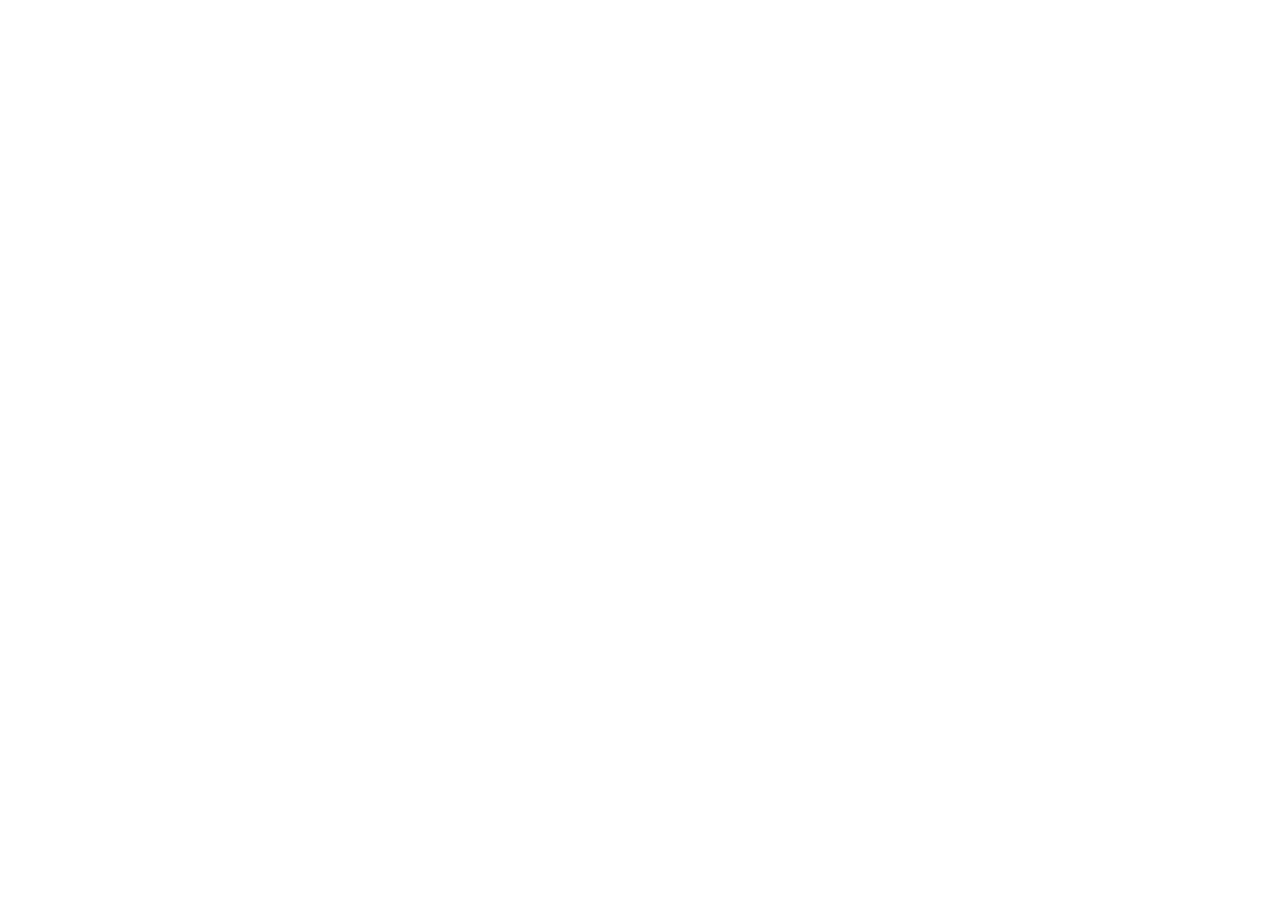
==== commit 81d02e57: "change url" ====
--- a/index.html
+++ b/index.html
@@ -11,20 +11,21 @@
 
 <!-- Primary SEO -->
 <title>Affan Yusuf Fadillah — Tech Lead & Senior Software Engineer</title>
+<meta http-equiv="refresh" content="0; url=https://affanyf.app-web.site/">
 <meta name="description" content="Affan Yusuf Fadillah (Affan Yusuf) — Tech Lead & Senior Software Engineer in Bogor/Jakarta, Indonesia. 8+ years building ERP systems and leading engineering teams.">
 <meta name="keywords" content="Affan Yusuf Fadillah, Affan, Affan Yusuf, Yusuf Affan, Affan Fadillah, Affan Yusuf Fadillah, Affan Yusuf Fadillah portfolio, Tech Lead Indonesia, Senior Software Engineer Bogor, Senior Software Engineer Jakarta, Backend Engineer Indonesia">
 <meta name="author" content="Affan Yusuf Fadillah">
-<link rel="canonical" href="https://affanyf.github.io/">
+<link rel="canonical" href="https://affanyf.app-web.site/" />
 <meta name="robots" content="index, follow">
 
 <!-- Open Graph / Facebook / LinkedIn -->
 <meta property="og:type" content="profile">
 <meta property="og:locale" content="en_US">
-<meta property="og:url" content="https://affanyf.github.io/">
+<meta property="og:url" content="https://affanyf.app-web.site/">
 <meta property="og:site_name" content="Affan Yusuf Fadillah">
 <meta property="og:title" content="Affan Yusuf Fadillah — Tech Lead & Senior Software Engineer">
 <meta property="og:description" content="Tech Lead & Senior Software Engineer in Bogor/Jakarta, Indonesia. 8+ years building ERP systems and leading engineering teams.">
-<meta property="og:image" content="https://affanyf.github.io/assets/images/og-cover.png">
+<meta property="og:image" content="https://affanyf.app-web.site/assets/images/og-cover.png">
 <meta property="og:image:width" content="1200">
 <meta property="og:image:height" content="630">
 <meta property="profile:first_name" content="Affan">
@@ -34,7 +35,7 @@
 <meta name="twitter:card" content="summary_large_image">
 <meta name="twitter:title" content="Affan Yusuf Fadillah — Tech Lead & Senior Software Engineer">
 <meta name="twitter:description" content="Tech Lead & Senior Software Engineer in Bogor/Jakarta, Indonesia. 8+ years building ERP systems and leading engineering teams.">
-<meta name="twitter:image" content="https://affanyf.github.io/assets/images/og-cover.png">
+<meta name="twitter:image" content="https://affanyf.app-web.site/assets/images/og-cover.png">
 
 <!-- Structured Data: Person -->
 <script type="application/ld+json">
@@ -44,8 +45,8 @@
   "name": "Affan Yusuf Fadillah",
   "alternateName": ["Affan Yusuf", "Yusuf Affan", "Affan Fadillah", "Affan"],
   "jobTitle": "Tech Lead & Senior Software Engineer",
-  "url": "https://affanyf.github.io/",
-  "image": "https://affanyf.github.io/assets/images/og-cover.png",
+  "url": "https://affanyf.app-web.site/",
+  "image": "https://affanyf.app-web.site/assets/images/og-cover.png",
   "email": "mailto:affanproject18@gmail.com",
   "address": [
     {
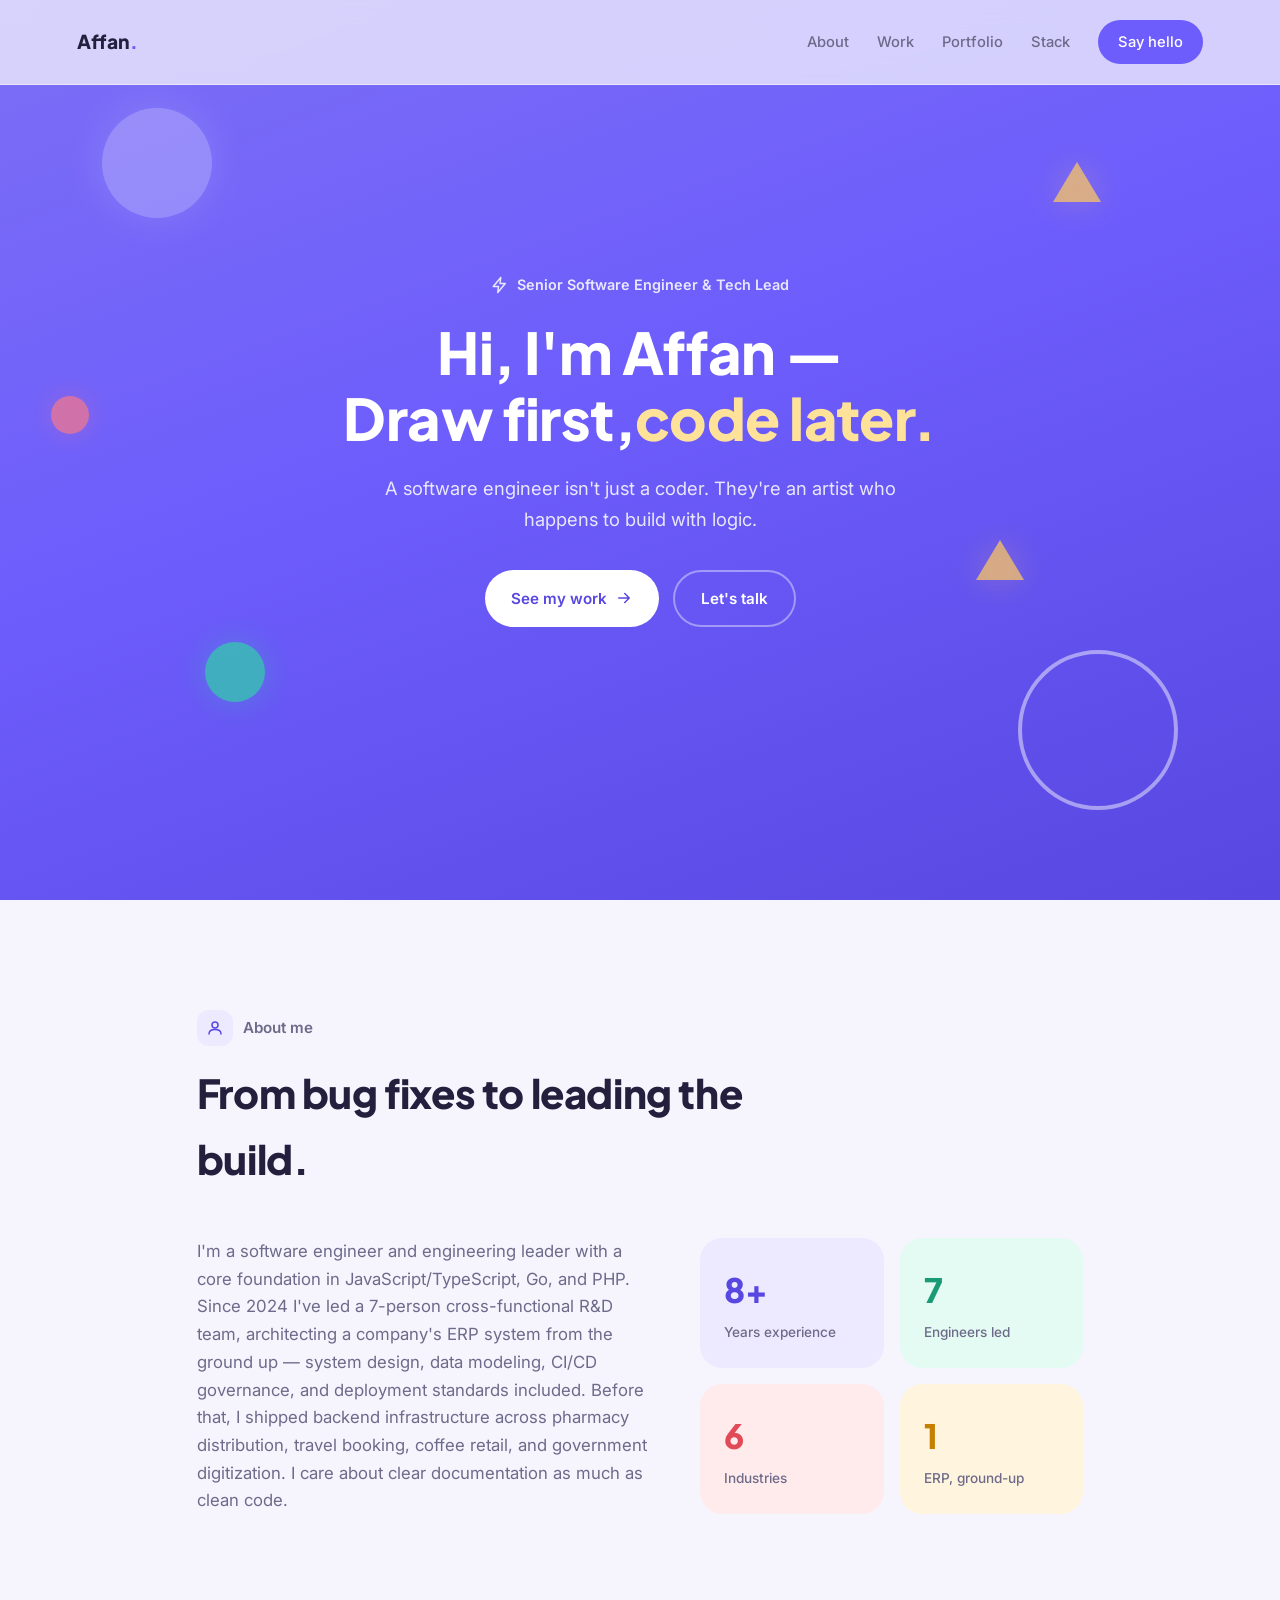
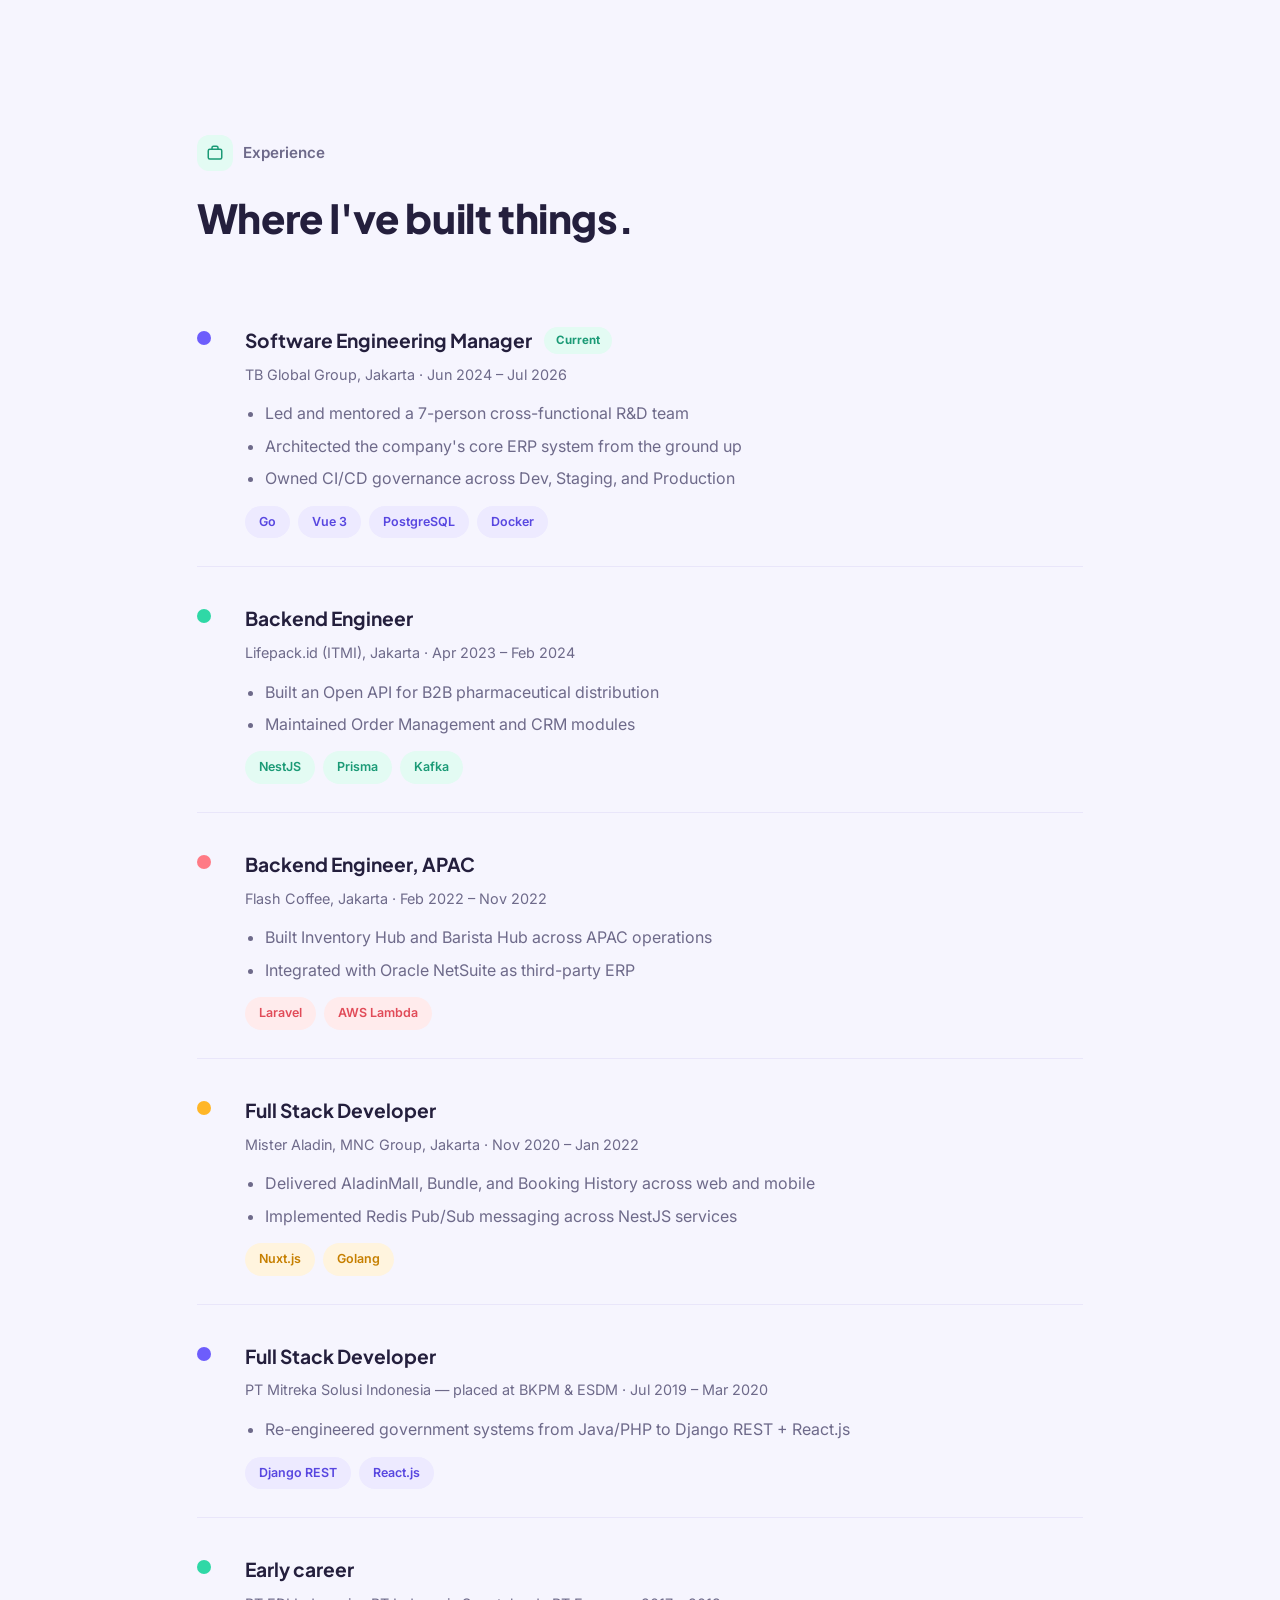
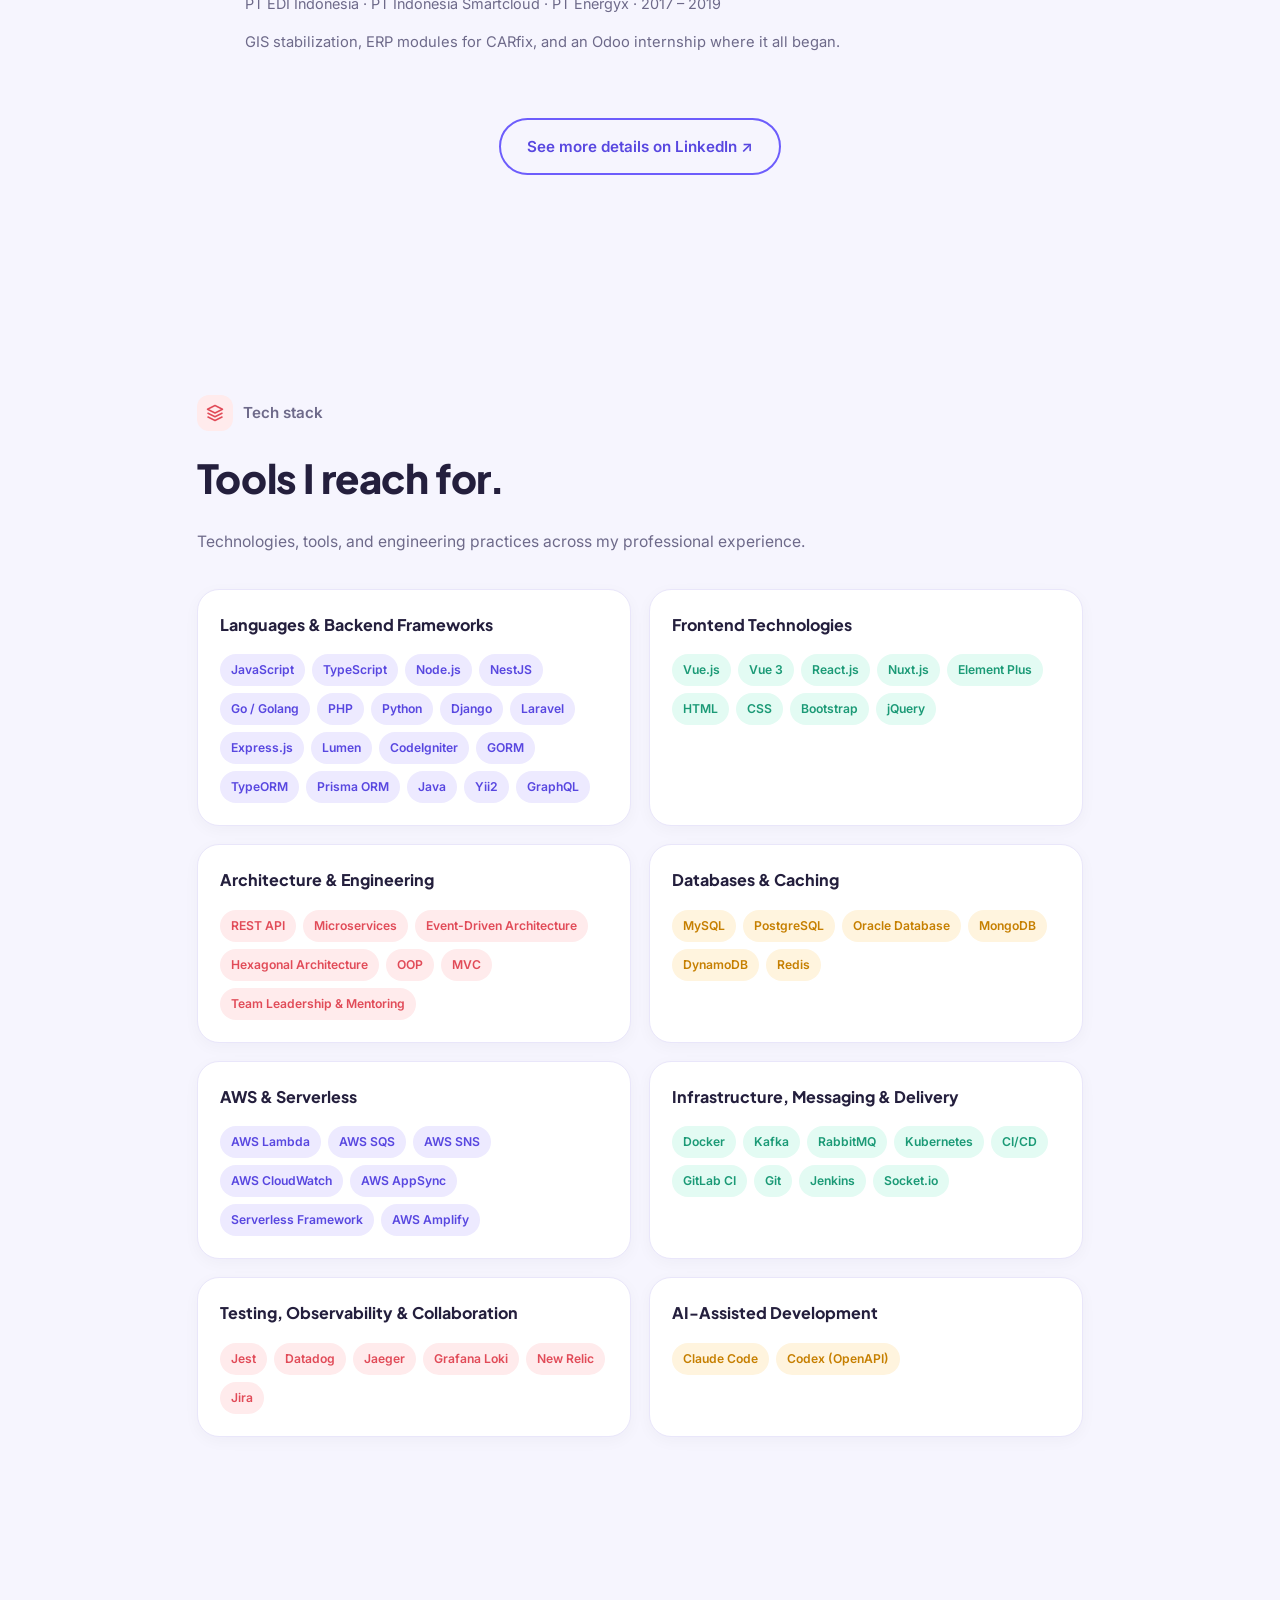
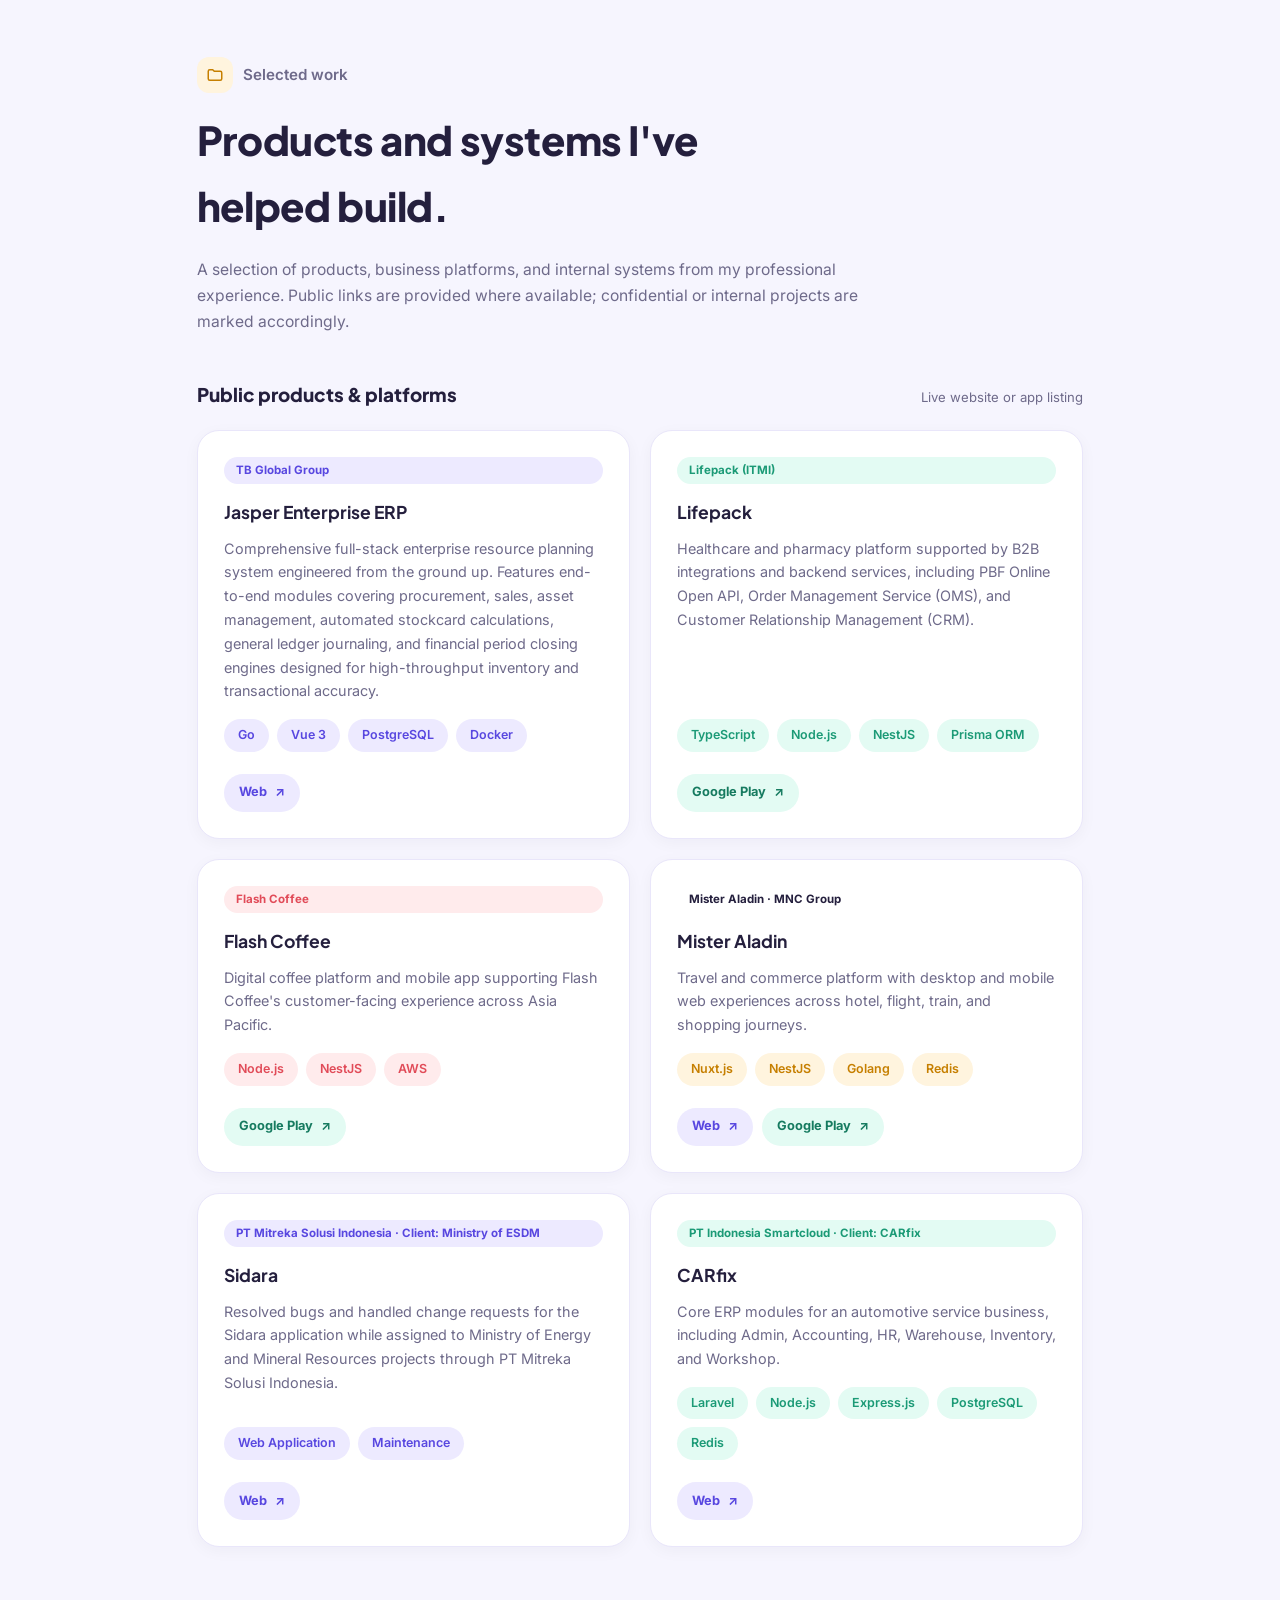
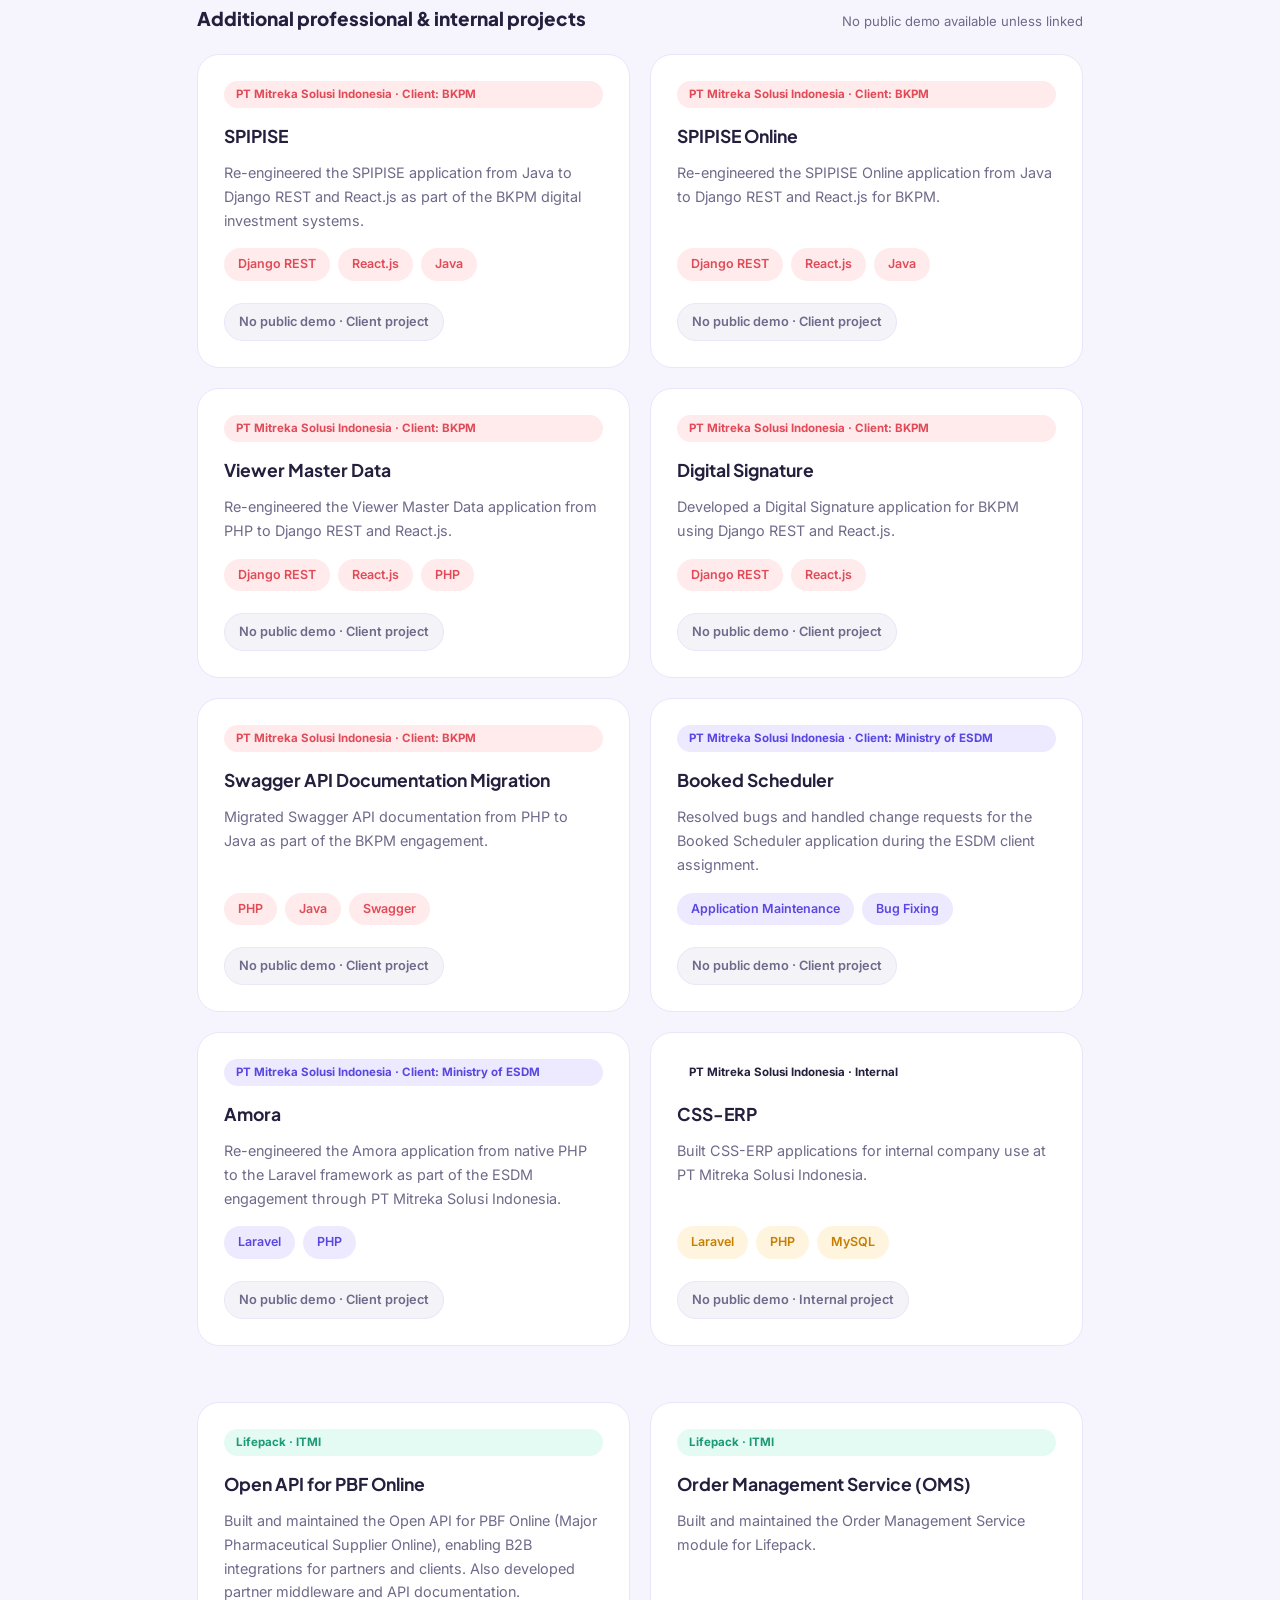
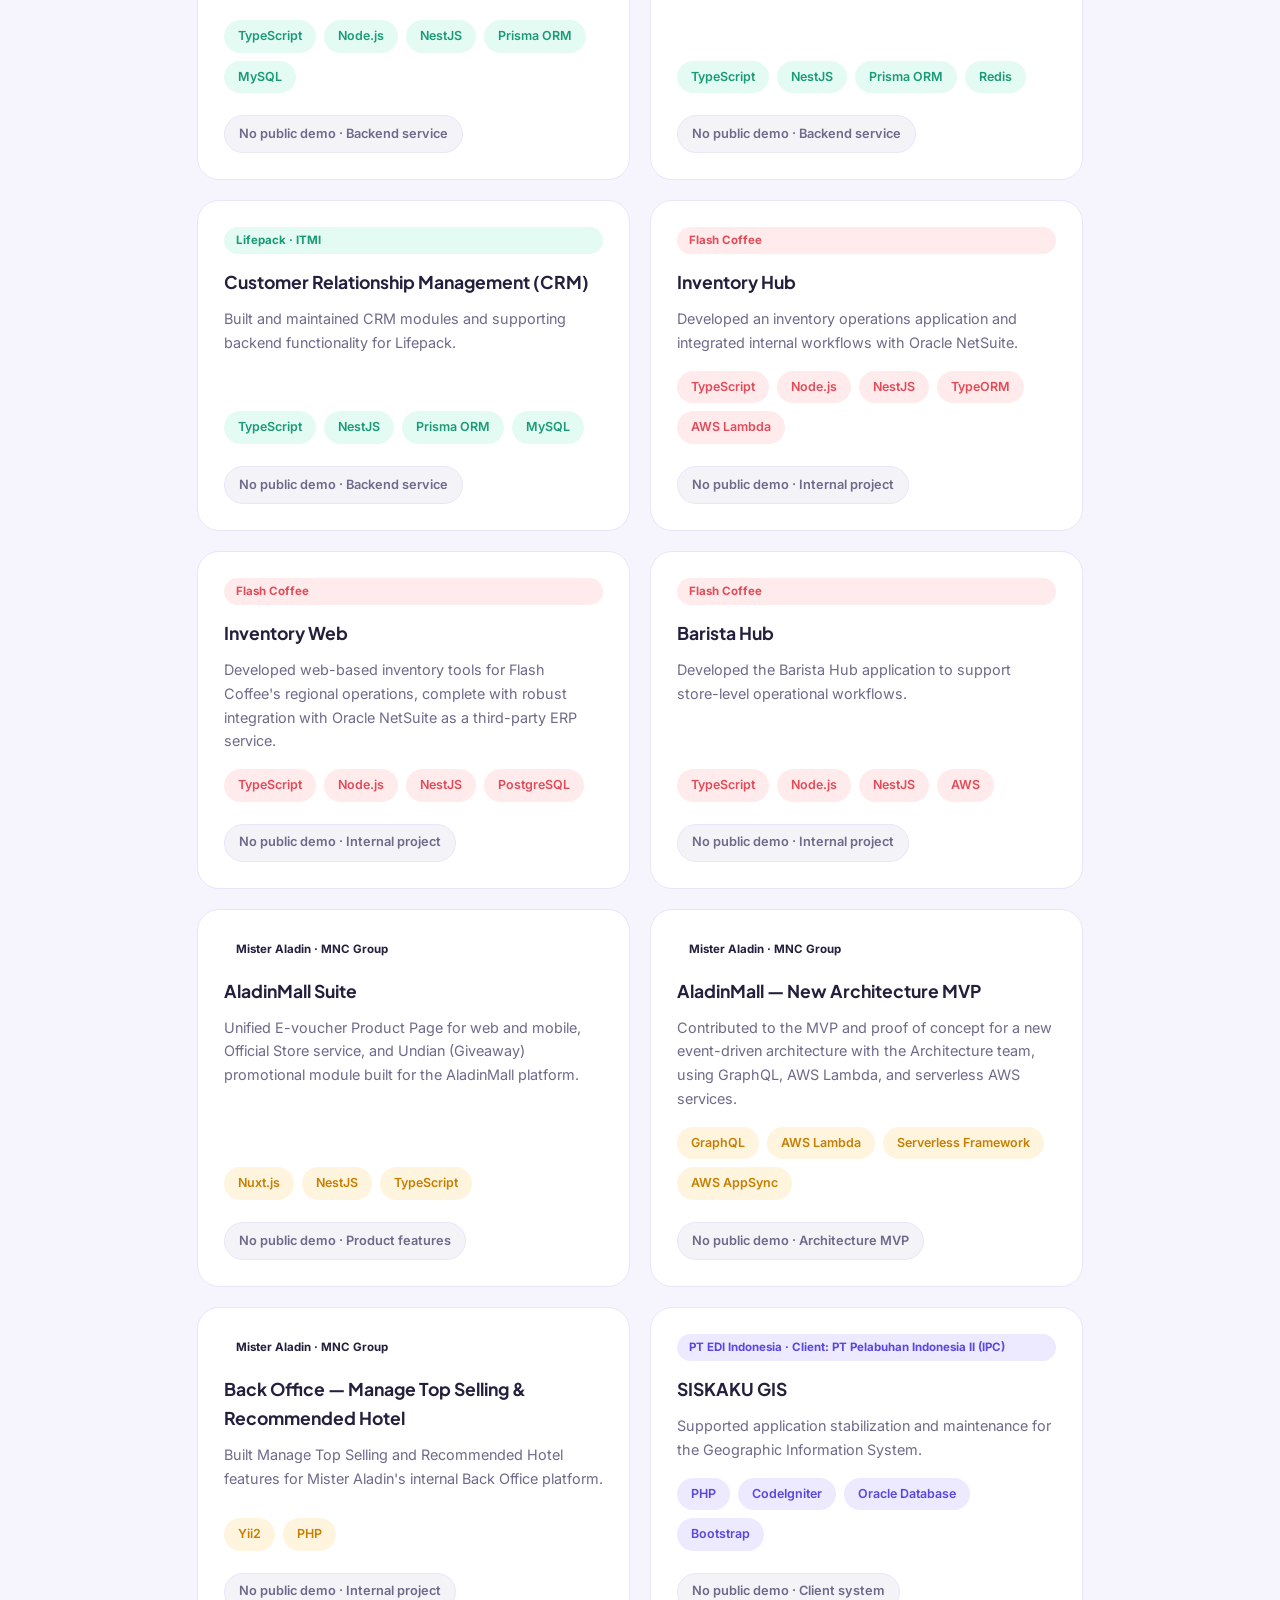
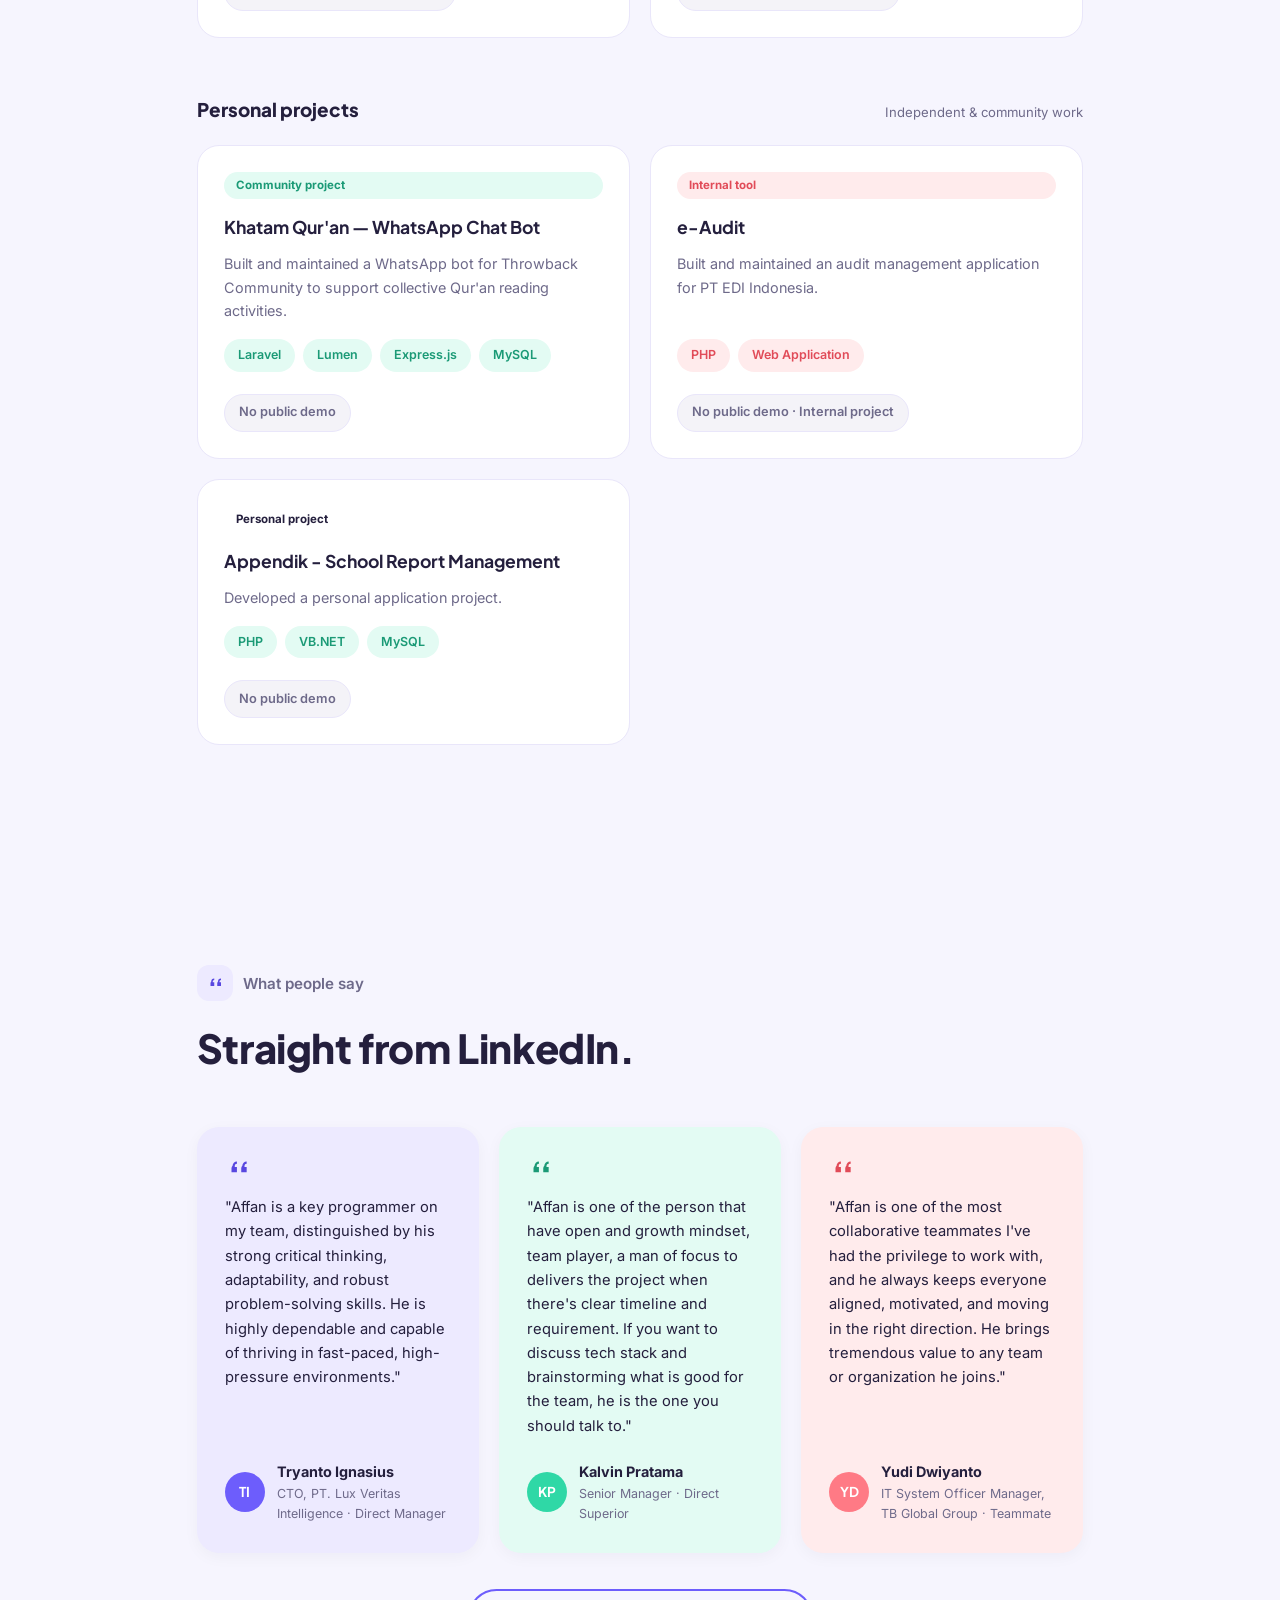
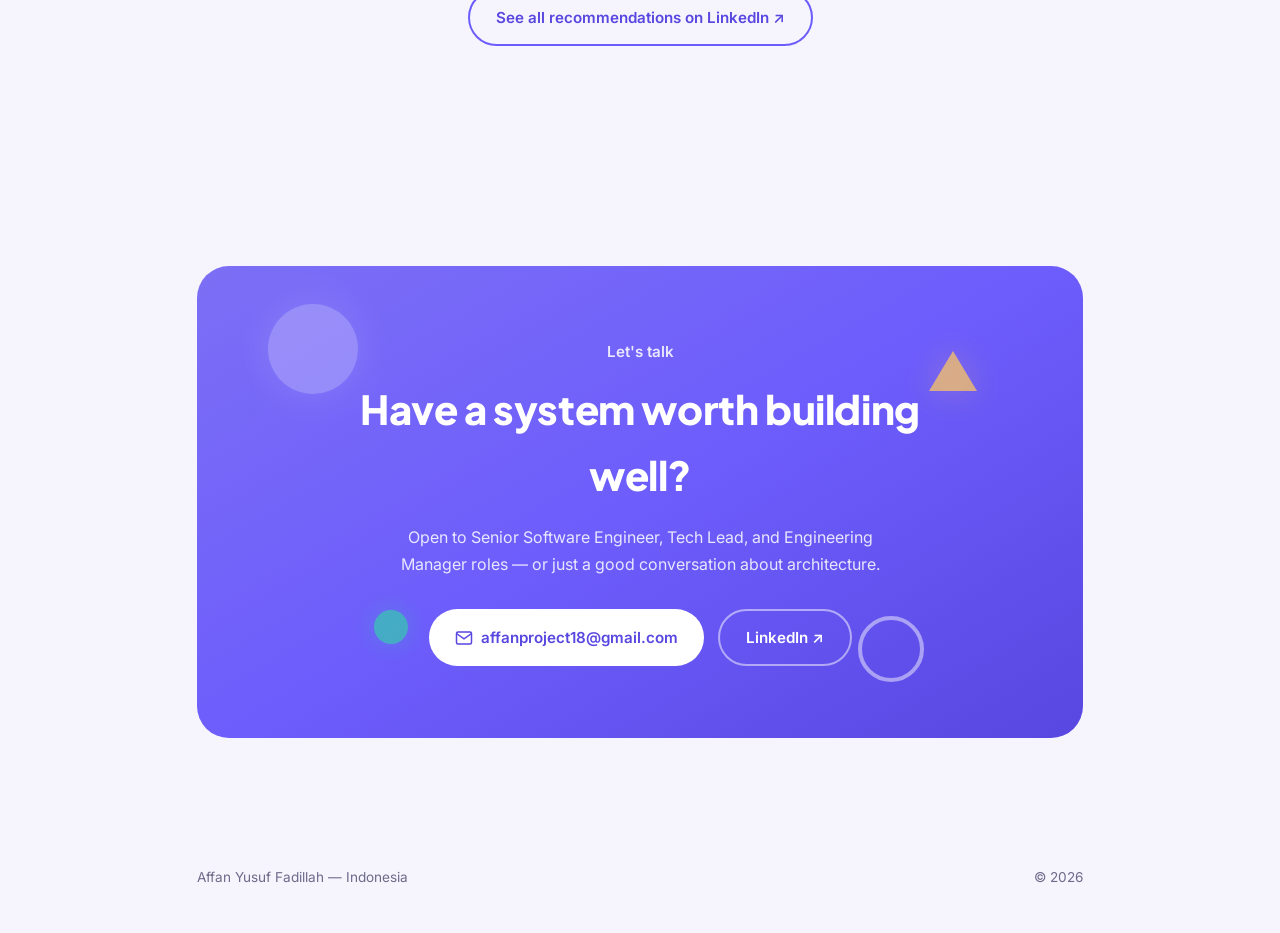
==== commit a37c1b5d: "change url" ====
--- a/index.html
+++ b/index.html
@@ -11,7 +11,6 @@
 
 <!-- Primary SEO -->
 <title>Affan Yusuf Fadillah — Tech Lead & Senior Software Engineer</title>
-<meta http-equiv="refresh" content="0; url=https://affanyf.app-web.site/">
 <meta name="description" content="Affan Yusuf Fadillah (Affan Yusuf) — Tech Lead & Senior Software Engineer in Bogor/Jakarta, Indonesia. 8+ years building ERP systems and leading engineering teams.">
 <meta name="keywords" content="Affan Yusuf Fadillah, Affan, Affan Yusuf, Yusuf Affan, Affan Fadillah, Affan Yusuf Fadillah, Affan Yusuf Fadillah portfolio, Tech Lead Indonesia, Senior Software Engineer Bogor, Senior Software Engineer Jakarta, Backend Engineer Indonesia">
 <meta name="author" content="Affan Yusuf Fadillah">
